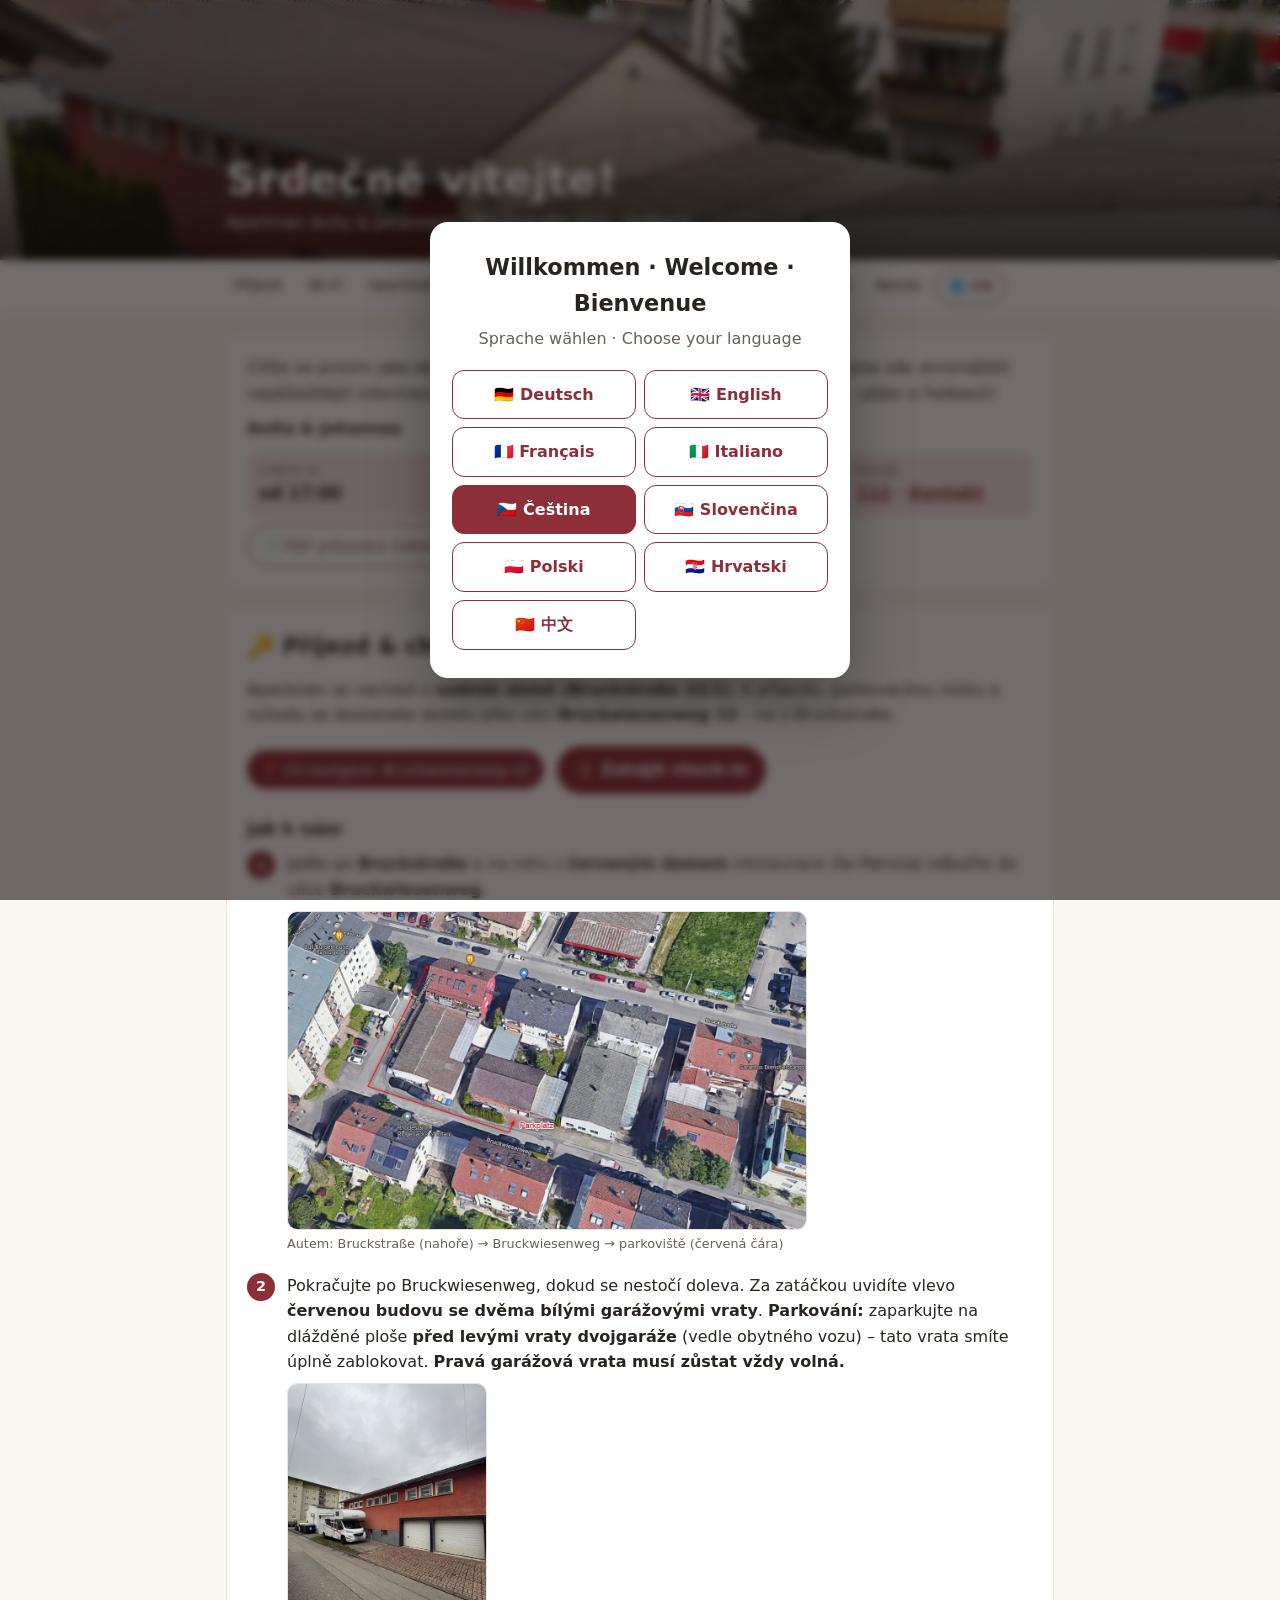
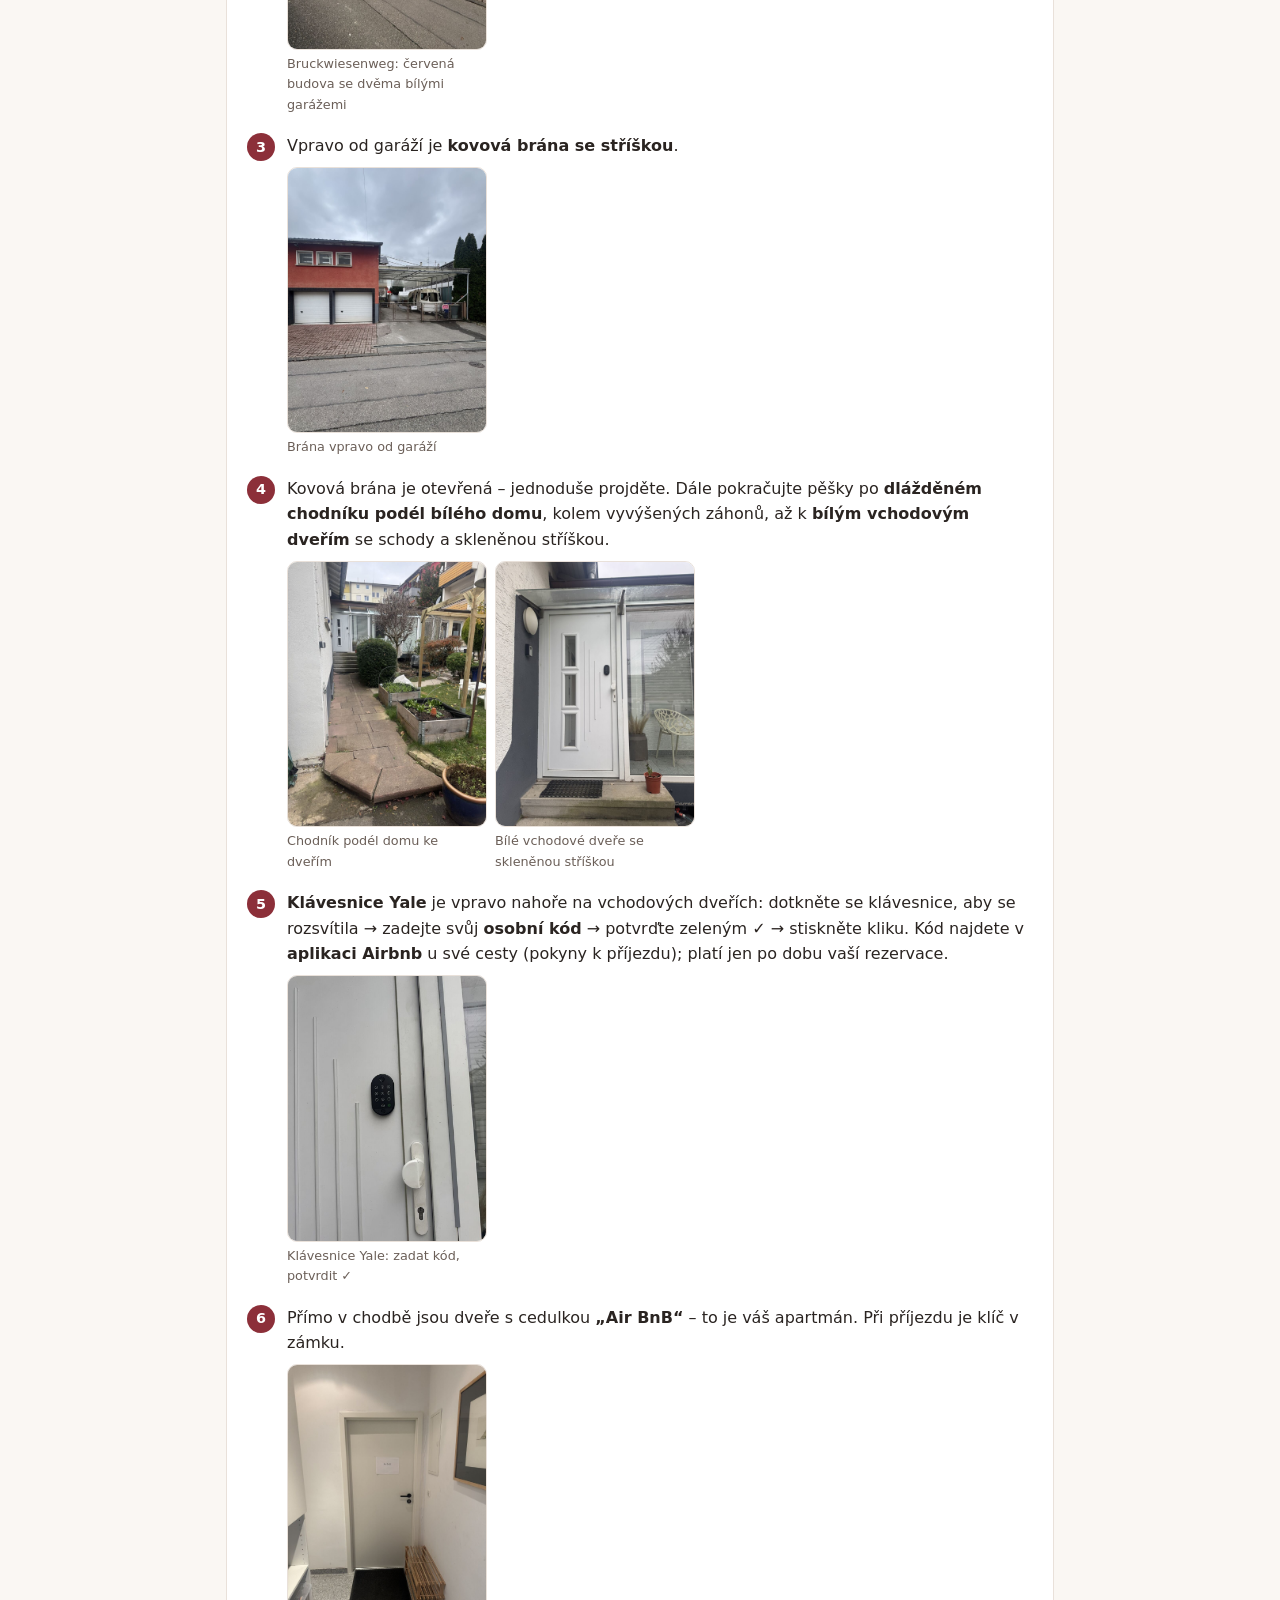
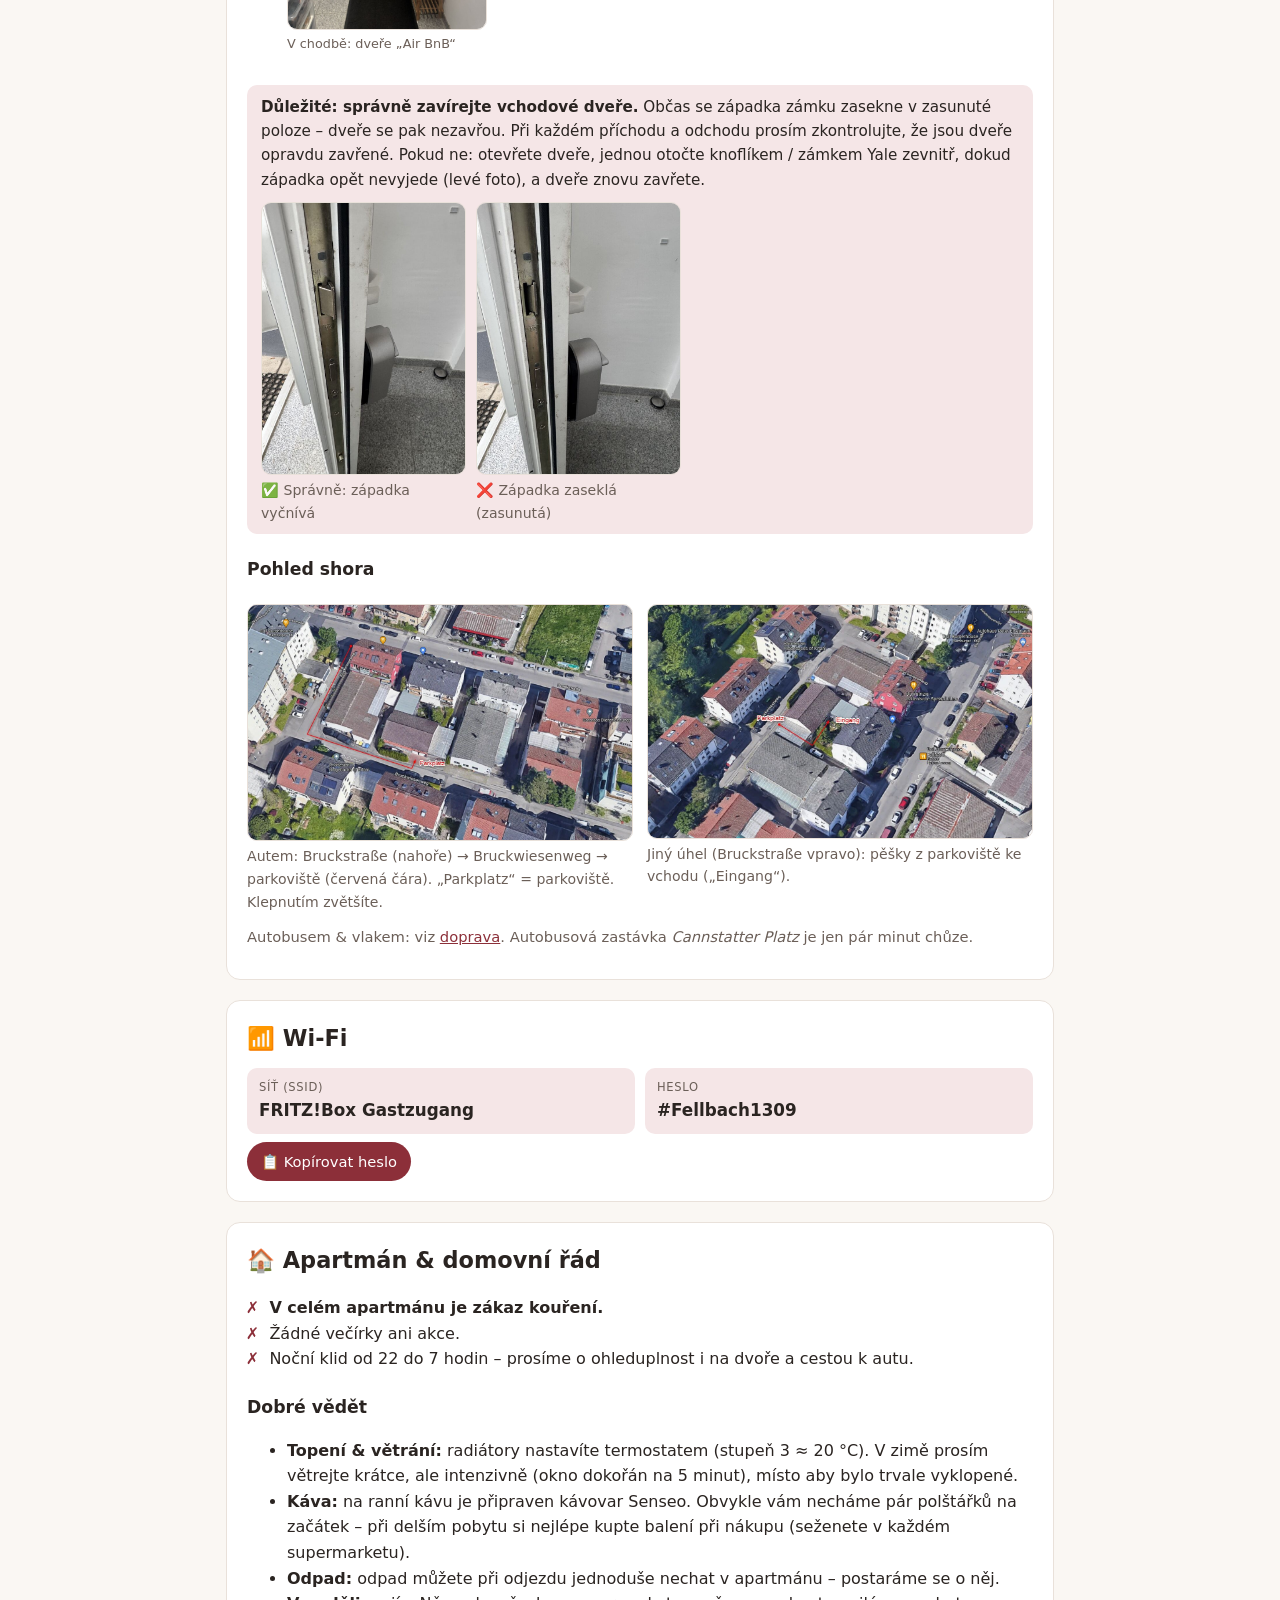
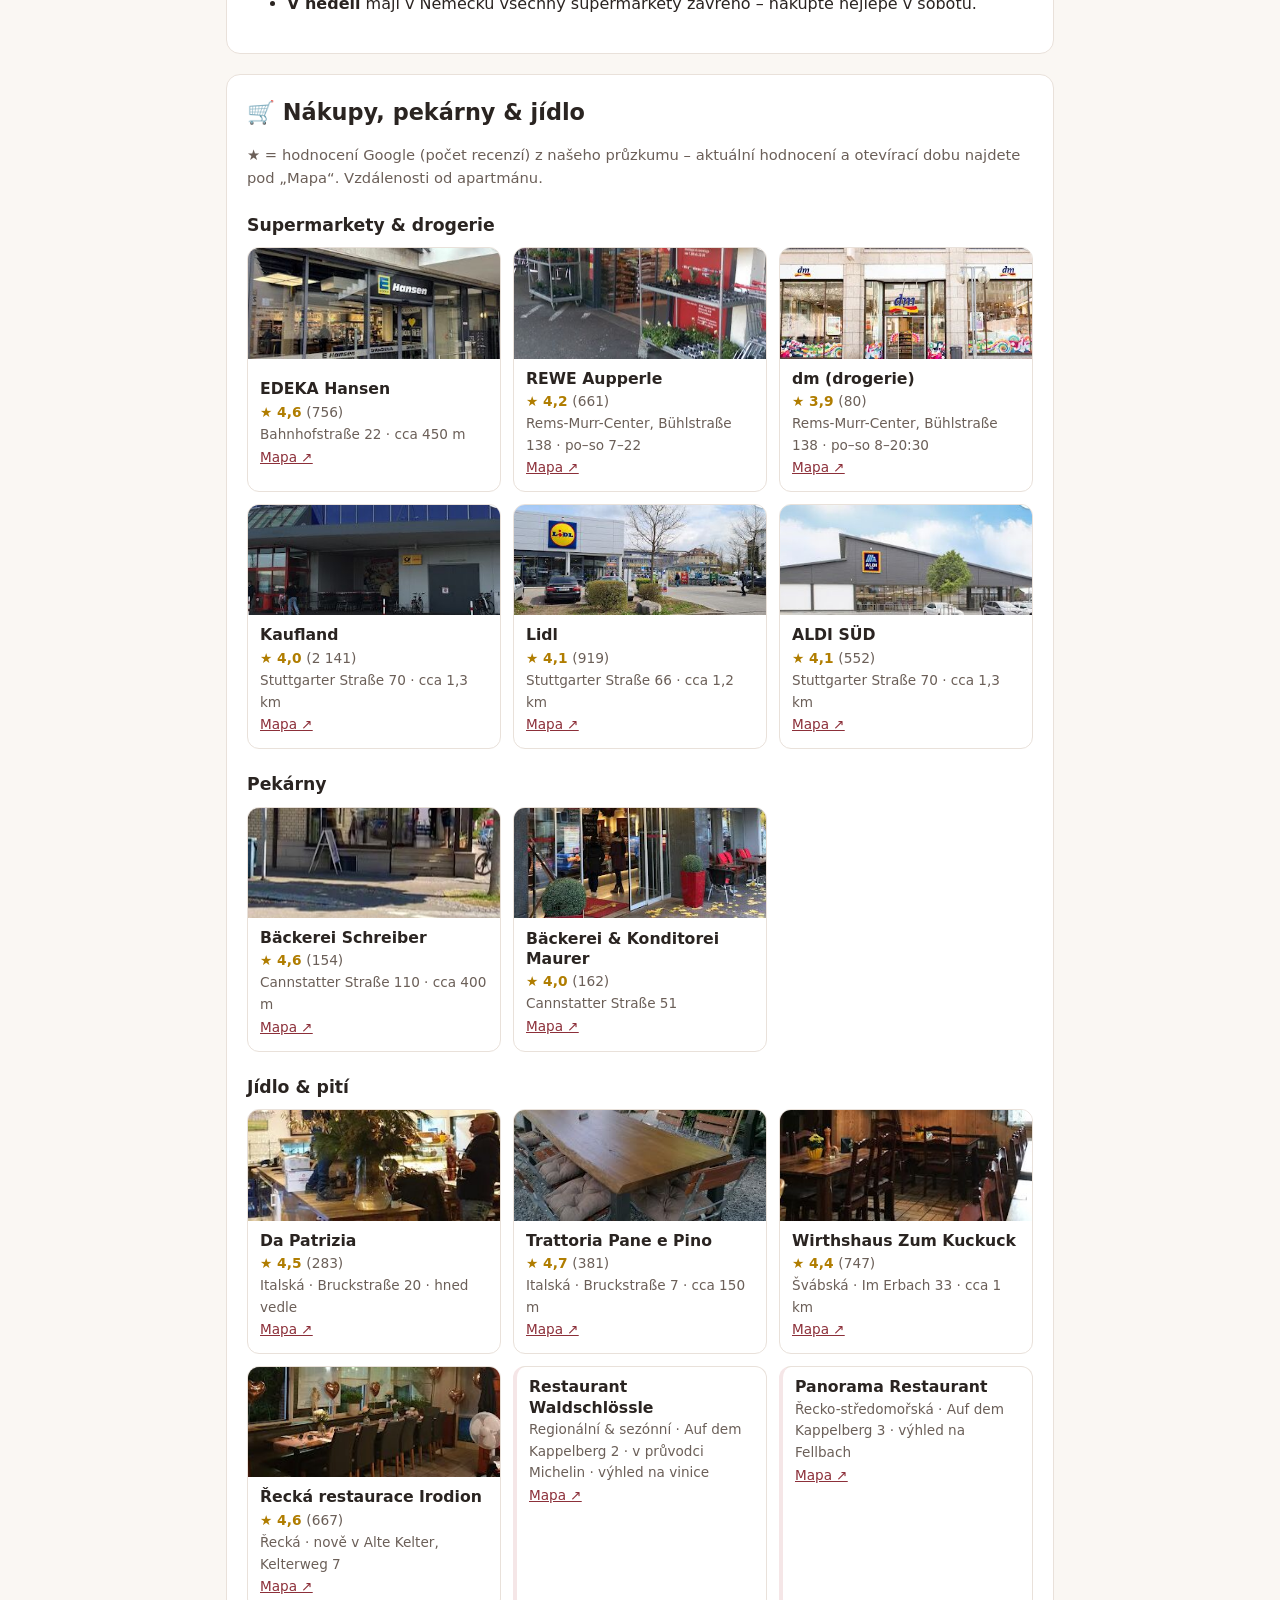
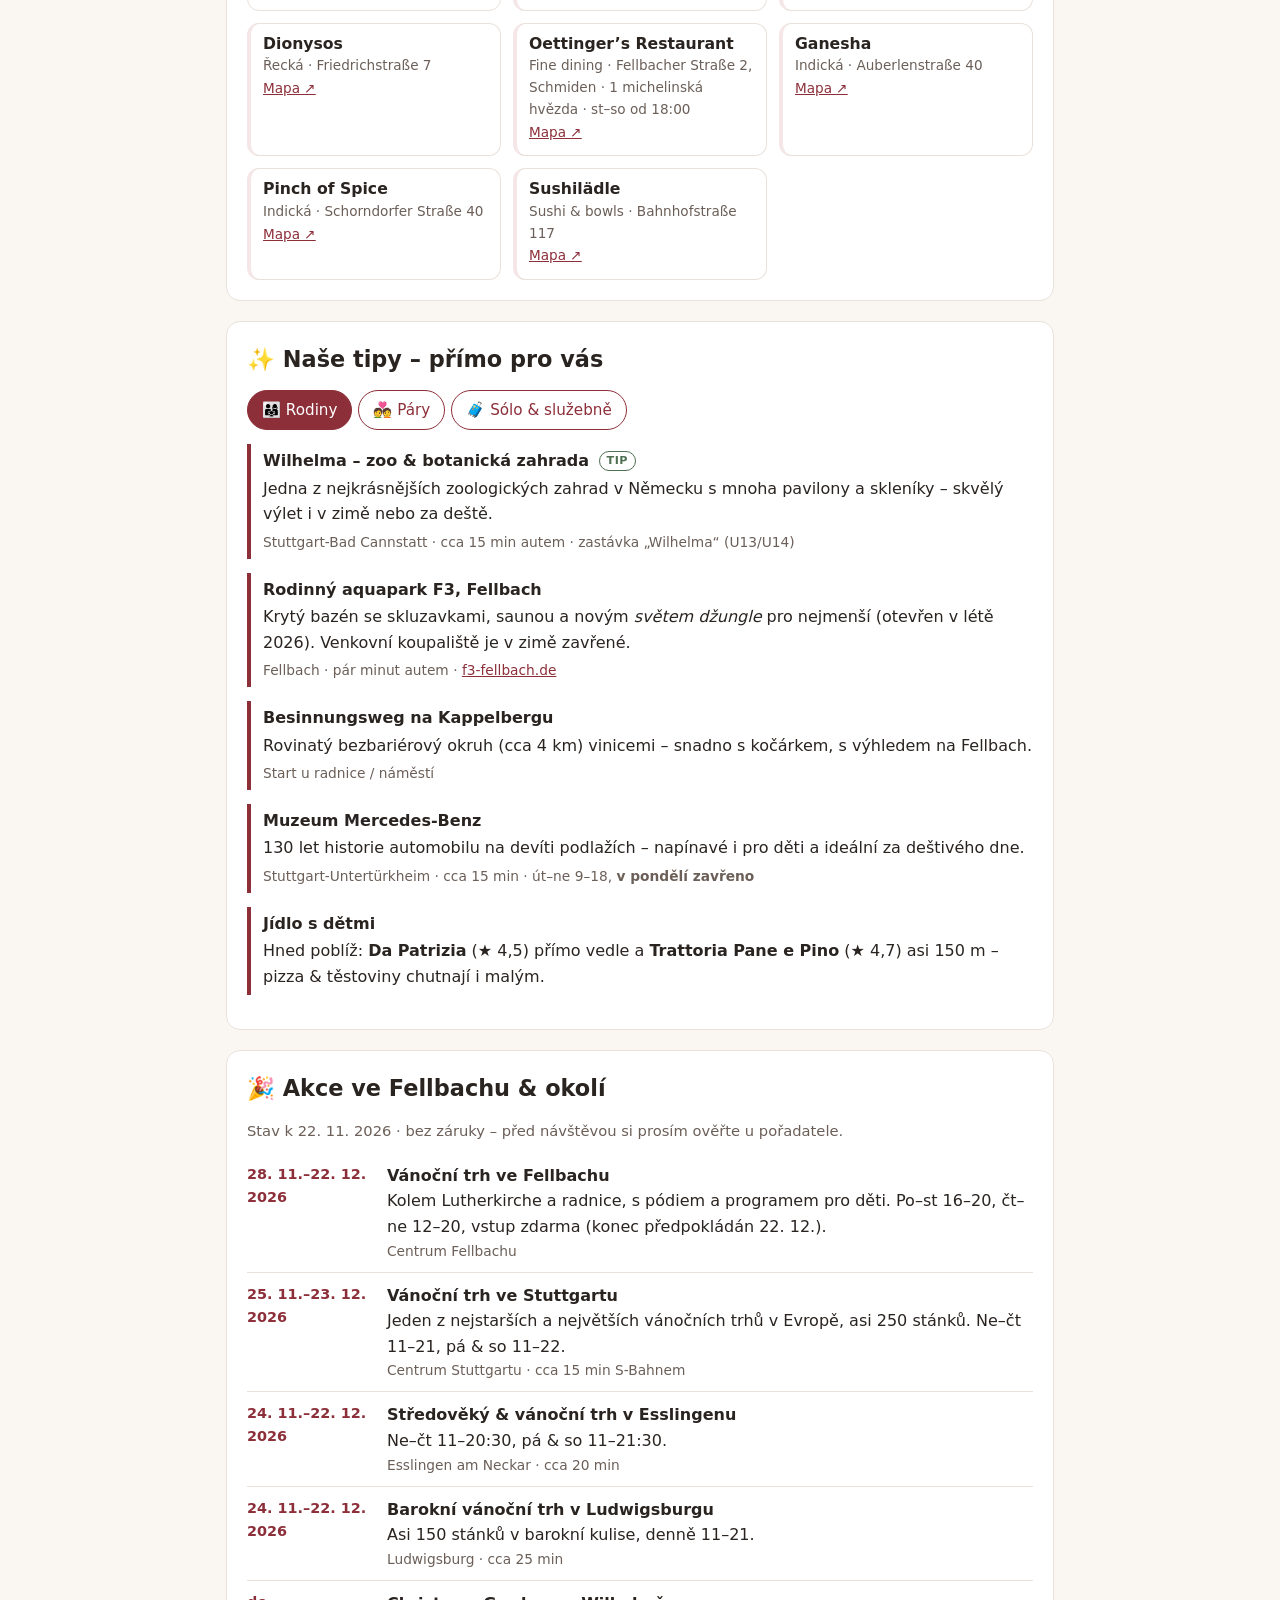
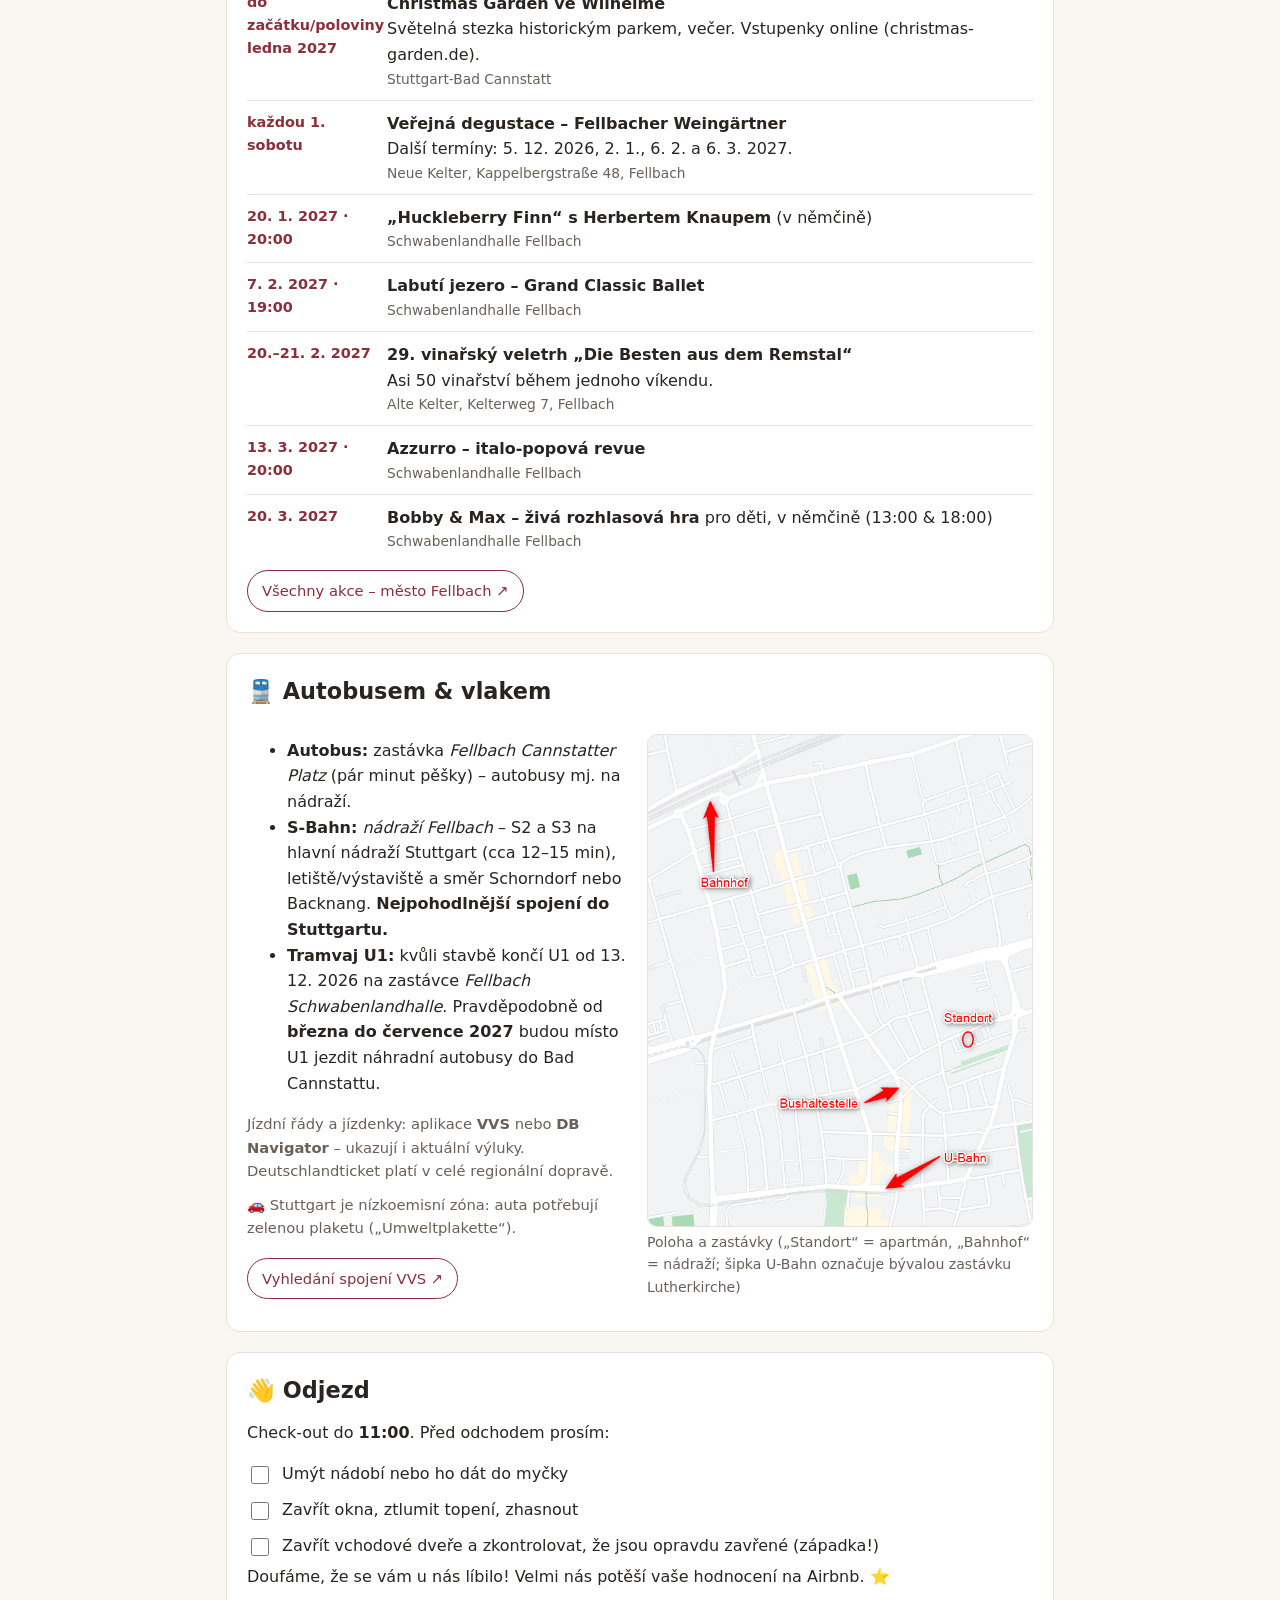
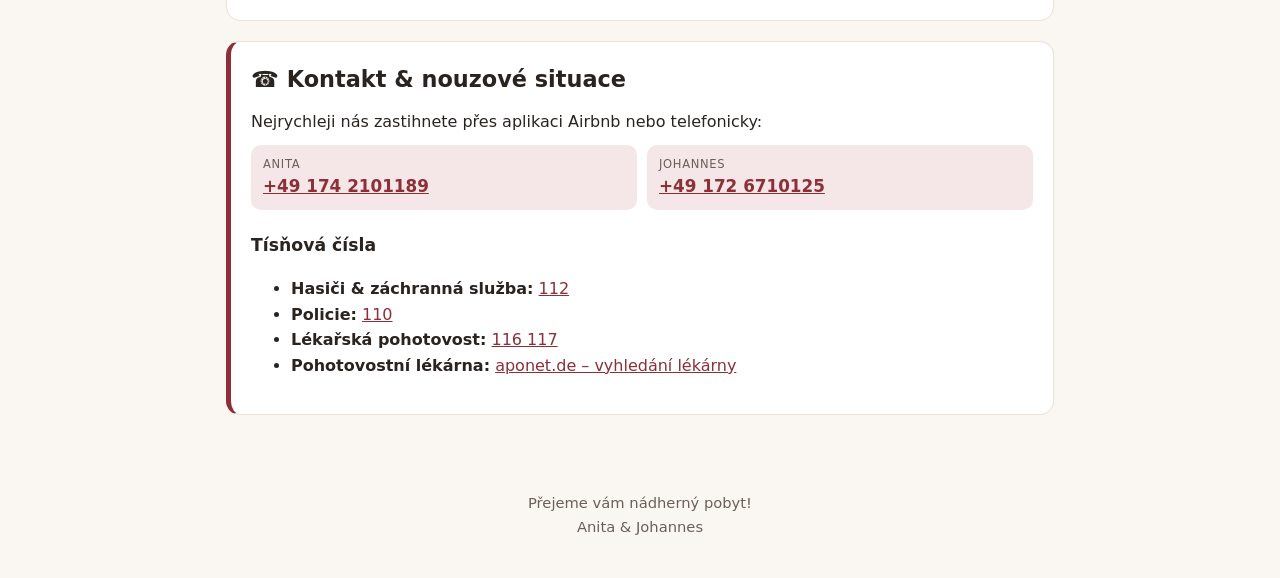
==== cs.html @ 6b362caa "Check-in address: Bruckwiesenweg 12 (apartment address stays Bruckstraße 22/1) Co-Authored-By: Claud" ====
<!doctype html>
<html lang="cs">
<head>
<meta charset="utf-8">
<meta name="viewport" content="width=device-width, initial-scale=1">
<title>Průvodce pro hosty Fellbach</title>
<meta name="description" content="Průvodce pro hosty apartmánu Anity &amp; Johannese ve Fellbachu u Stuttgartu.">
<meta name="robots" content="noindex, nofollow">
<link rel="stylesheet" href="assets/style.css">
</head>
<body>

<div class="langpick" id="langpick" role="dialog" aria-modal="true" aria-labelledby="lp-title">
  <div class="box">
    <h2 id="lp-title">Willkommen · Welcome · Bienvenue</h2>
    <p>Sprache wählen · Choose your language</p>
    <div class="langlist"></div>
  </div>
</div>

<header class="hero">
  <div class="hero-inner">
    <h1>Srdečně vítejte!</h1>
    <p>Apartmán Anity &amp; Johannese · Bruckstraße 22/1 · Fellbach</p>
  </div>
</header>

<div class="navwrap">
<nav aria-label="Obsah">
  <ul>
    <li><a href="#ankommen">Příjezd</a></li>
    <li><a href="#wlan">Wi-Fi</a></li>
    <li><a href="#wohnung">Apartmán</a></li>
    <li><a href="#einkaufen">Nákupy &amp; jídlo</a></li>
    <li><a href="#tipps">Tipy</a></li>
    <li><a href="#veranstaltungen">Akce</a></li>
    <li><a href="#unterwegs">Doprava</a></li>
    <li><a href="#abreise">Odjezd</a></li>
    <li><a href="#kontakt">Nouze</a></li>
    <li><a class="lang" href="#langpick" data-openlang>🌐 CS</a></li>
  </ul>
</nav>
</div>

<main>

  <section id="willkommen">
    <p>Cítíte se prosím jako doma! Chceme, abyste se u nás měli skvěle, a proto jsme zde shromáždili nejdůležitější informace. S dotazy nebo podněty se na nás kdykoli obraťte – užijte si Fellbach!</p>
    <p><strong>Anita &amp; Johannes</strong></p>
    <div class="tiles">
      <div class="tile"><div class="label">Check-in</div><div class="value">od 17:00</div></div>
      <div class="tile"><div class="label">Check-out</div><div class="value">do 11:00</div></div>
      <div class="tile"><div class="label">Kód ke dveřím</div><div class="value">v aplikaci Airbnb</div></div>
      <div class="tile"><div class="label">Nouze</div><div class="value"><a href="tel:112">112</a> · <a href="#kontakt">Kontakt</a></div></div>
    </div>
    <a class="btn secondary no-print" href="guide.pdf" download>📄 PDF průvodce (německy/anglicky)</a>
  </section>

  <!-- PŘÍJEZD -->
  <section id="ankommen">
    <h2><span class="ico" aria-hidden="true">🔑</span> Příjezd &amp; check-in</h2>
    <p>Apartmán se nachází v <strong>zadním domě (Bruckstraße 22/1)</strong>. K příjezdu, parkovacímu místu a vchodu se dostanete zezadu přes ulici <strong>Bruckwiesenweg 12</strong> – ne z Bruckstraße.</p>
    <a class="btn no-print" href="https://www.google.com/maps/dir/?api=1&amp;destination=Bruckwiesenweg+12%2C+70734+Fellbach" target="_blank" rel="noopener">📍 Cíl navigace: Bruckwiesenweg 12</a>
    <button class="btn no-print wizard-btn" type="button" data-wizard>🚪 Zahájit check-in</button>

    <h3>Jak k nám</h3>
    <ol class="steps">
      <li><div class="step-text">Jeďte po <strong>Bruckstraße</strong> a na rohu s <strong>červeným domem</strong> (restaurace <em>Da Patrizia</em>) odbočte do ulice <strong>Bruckwiesenweg</strong>.</div>
        <div class="step-pics"><figure class="wide"><a href="assets/anfahrt-parkplatz.jpg" target="_blank"><img src="assets/anfahrt-parkplatz.jpg" alt="Letecký snímek. Bruckstraße vede nahoře. U červeného rohového domu odbočíte do Bruckwiesenweg, jedete dolů a v zatáčce doleva k parkovišti." loading="lazy"></a><figcaption>Autem: Bruckstraße (nahoře) → Bruckwiesenweg → parkoviště (červená čára)</figcaption></figure></div></li>
      <li><div class="step-text">Pokračujte po Bruckwiesenweg, dokud se nestočí doleva. Za zatáčkou uvidíte vlevo <strong>červenou budovu se dvěma bílými garážovými vraty</strong>. <strong>Parkování:</strong> zaparkujte na dlážděné ploše <strong>před levými vraty dvojgaráže</strong> (vedle obytného vozu) – tato vrata smíte úplně zablokovat. <strong>Pravá garážová vrata musí zůstat vždy volná.</strong></div>
        <div class="step-pics"><figure><a href="assets/checkin-1-strasse.jpg" target="_blank"><img src="assets/checkin-1-strasse.jpg" alt="Bruckwiesenweg s červenou budovou a dvěma bílými garážovými vraty" loading="lazy"></a><figcaption>Bruckwiesenweg: červená budova se dvěma bílými garážemi</figcaption></figure></div></li>
      <li><div class="step-text">Vpravo od garáží je <strong>kovová brána se stříškou</strong>.</div>
        <div class="step-pics"><figure><a href="assets/checkin-2-tor.jpg" target="_blank"><img src="assets/checkin-2-tor.jpg" alt="Kovová brána se stříškou vpravo od garáží" loading="lazy"></a><figcaption>Brána vpravo od garáží</figcaption></figure></div></li>
      <li><div class="step-text">Kovová brána je otevřená – jednoduše projděte. Dále pokračujte pěšky po <strong>dlážděném chodníku podél bílého domu</strong>, kolem vyvýšených záhonů, až k <strong>bílým vchodovým dveřím</strong> se schody a skleněnou stříškou.</div>
        <div class="step-pics"><figure><a href="assets/checkin-3-weg.jpg" target="_blank"><img src="assets/checkin-3-weg.jpg" alt="Dlážděný chodník podél bílého domu ke vchodovým dveřím" loading="lazy"></a><figcaption>Chodník podél domu ke dveřím</figcaption></figure><figure><a href="assets/checkin-4-haustuer.jpg" target="_blank"><img src="assets/checkin-4-haustuer.jpg" alt="Bílé vchodové dveře se skleněnou stříškou a klávesnicí Yale" loading="lazy"></a><figcaption>Bílé vchodové dveře se skleněnou stříškou</figcaption></figure></div></li>
      <li><div class="step-text"><strong>Klávesnice Yale</strong> je vpravo nahoře na vchodových dveřích: dotkněte se klávesnice, aby se rozsvítila → zadejte svůj <strong>osobní kód</strong> → potvrďte zeleným <strong>✓</strong> → stiskněte kliku. Kód najdete v <strong>aplikaci Airbnb</strong> u své cesty (pokyny k příjezdu); platí jen po dobu vaší rezervace.</div>
        <div class="step-pics"><figure><a href="assets/checkin-5-tastenfeld.jpg" target="_blank"><img src="assets/checkin-5-tastenfeld.jpg" alt="Klávesnice Yale s číslicemi a zeleným zatržítkem" loading="lazy"></a><figcaption>Klávesnice Yale: zadat kód, potvrdit ✓</figcaption></figure></div></li>
      <li><div class="step-text">Přímo v chodbě jsou dveře s cedulkou <strong>„Air BnB“</strong> – to je váš apartmán. Při příjezdu je klíč v zámku.</div>
        <div class="step-pics"><figure><a href="assets/checkin-6-wohnungstuer.jpg" target="_blank"><img src="assets/checkin-6-wohnungstuer.jpg" alt="Chodba s dveřmi apartmánu „Air BnB“" loading="lazy"></a><figcaption>V chodbě: dveře „Air BnB“</figcaption></figure></div></li>
    </ol>

    <div class="note"><strong>Důležité: správně zavírejte vchodové dveře.</strong> Občas se západka zámku zasekne v zasunuté poloze – dveře se pak nezavřou. Při každém příchodu a odchodu prosím zkontrolujte, že jsou dveře opravdu zavřené. Pokud ne: otevřete dveře, jednou otočte knoflíkem / zámkem Yale zevnitř, dokud západka opět nevyjede (levé foto), a dveře znovu zavřete.
      <div class="lockpics">
        <figure><img src="assets/schloss-richtig.jpg" alt="Hrana dveří s vysunutou západkou – správně" loading="lazy"><figcaption>✅ Správně: západka vyčnívá</figcaption></figure>
        <figure><img src="assets/schloss-klemmt.jpg" alt="Hrana dveří se zasunutou západkou – zaseklá" loading="lazy"><figcaption>❌ Západka zaseklá (zasunutá)</figcaption></figure>
      </div>
    </div>


    <h3>Pohled shora</h3>
    <div class="two">
      <figure>
        <a href="assets/anfahrt-parkplatz.jpg" target="_blank"><img src="assets/anfahrt-parkplatz.jpg" alt="Letecký snímek. Bruckstraße vede nahoře. U červeného rohového domu odbočíte do Bruckwiesenweg, jedete dolů a v zatáčce doleva k parkovišti." loading="lazy"></a>
        <figcaption>Autem: Bruckstraße (nahoře) → Bruckwiesenweg → parkoviště (červená čára). „Parkplatz“ = parkoviště. Klepnutím zvětšíte.</figcaption>
      </figure>
      <figure>
        <a href="assets/weg-zum-eingang.jpg" target="_blank"><img src="assets/weg-zum-eingang.jpg" alt="Letecký snímek z jiného úhlu. Bruckstraße vede vpravo. Z parkoviště vede chodník ke vchodu." loading="lazy"></a>
        <figcaption>Jiný úhel (Bruckstraße vpravo): pěšky z parkoviště ke vchodu („Eingang“).</figcaption>
      </figure>
    </div>
    <p class="muted">Autobusem &amp; vlakem: viz <a href="#unterwegs">doprava</a>. Autobusová zastávka <em>Cannstatter Platz</em> je jen pár minut chůze.</p>
  </section>

  <!-- WIFI -->
  <section id="wlan">
    <h2><span class="ico" aria-hidden="true">📶</span> Wi-Fi</h2>
    <div class="tiles">
      <div class="tile"><div class="label">Síť (SSID)</div><div class="value">FRITZ!Box Gastzugang</div></div>
      <div class="tile"><div class="label">Heslo</div><div class="value" id="wifi-pass">#Fellbach1309</div></div>
    </div>
    <button class="btn no-print" type="button" id="copy-wifi" data-done="✅ Zkopírováno!">📋 Kopírovat heslo</button>
  </section>

  <!-- APARTMÁN -->
  <section id="wohnung">
    <h2><span class="ico" aria-hidden="true">🏠</span> Apartmán &amp; domovní řád</h2>
    <ul class="rules">
      <li><strong>V celém apartmánu je zákaz kouření.</strong></li>
      <li>Žádné večírky ani akce.</li>
      <li>Noční klid od 22 do 7 hodin – prosíme o ohleduplnost i na dvoře a cestou k autu.</li>
    </ul>
    <h3>Dobré vědět</h3>
    <ul>
      <li><strong>Topení &amp; větrání:</strong> radiátory nastavíte termostatem (stupeň 3 ≈ 20 °C). V zimě prosím větrejte krátce, ale intenzivně (okno dokořán na 5 minut), místo aby bylo trvale vyklopené.</li>
      <li><strong>Káva:</strong> na ranní kávu je připraven kávovar Senseo. Obvykle vám necháme pár polštářků na začátek – při delším pobytu si nejlépe kupte balení při nákupu (seženete v každém supermarketu).</li>
      <li><strong>Odpad:</strong> odpad můžete při odjezdu jednoduše nechat v apartmánu – postaráme se o něj.</li>
      <li><strong>V neděli</strong> mají v Německu všechny supermarkety zavřeno – nakupte nejlépe v sobotu.</li>
    </ul>
  </section>

  <!-- NÁKUPY & JÍDLO -->
  <section id="einkaufen">
    <h2><span class="ico" aria-hidden="true">🛒</span> Nákupy, pekárny &amp; jídlo</h2>
    <p class="muted">★ = hodnocení Google (počet recenzí) z našeho průzkumu – aktuální hodnocení a otevírací dobu najdete pod „Mapa“. Vzdálenosti od apartmánu.</p>

    <h3>Supermarkety &amp; drogerie</h3>
    <div class="places">
      <div class="place"><img src="assets/ort-4.jpg" alt="" loading="lazy"><div class="body">
        <strong>EDEKA Hansen</strong><span class="stars">★ 4,6 <span>(756)</span></span>
        <span class="meta">Bahnhofstraße 22 · cca 450 m</span>
        <a class="map" href="https://www.google.com/maps/search/?api=1&amp;query=EDEKA+Hansen+Bahnhofstra%C3%9Fe+22+Fellbach" target="_blank" rel="noopener">Mapa ↗</a></div></div>
      <div class="place"><img src="assets/ort-5.jpg" alt="" loading="lazy"><div class="body">
        <strong>REWE Aupperle</strong><span class="stars">★ 4,2 <span>(661)</span></span>
        <span class="meta">Rems-Murr-Center, Bühlstraße 138 · po–so 7–22</span>
        <a class="map" href="https://www.google.com/maps/search/?api=1&amp;query=REWE+Aupperle+B%C3%BChlstra%C3%9Fe+138+Fellbach" target="_blank" rel="noopener">Mapa ↗</a></div></div>
      <div class="place"><img src="assets/ort-9.jpg" alt="" loading="lazy"><div class="body">
        <strong>dm (drogerie)</strong><span class="stars">★ 3,9 <span>(80)</span></span>
        <span class="meta">Rems-Murr-Center, Bühlstraße 138 · po–so 8–20:30</span>
        <a class="map" href="https://www.google.com/maps/search/?api=1&amp;query=dm+B%C3%BChlstra%C3%9Fe+138+Fellbach" target="_blank" rel="noopener">Mapa ↗</a></div></div>
      <div class="place"><img src="assets/ort-6.jpg" alt="" loading="lazy"><div class="body">
        <strong>Kaufland</strong><span class="stars">★ 4,0 <span>(2 141)</span></span>
        <span class="meta">Stuttgarter Straße 70 · cca 1,3 km</span>
        <a class="map" href="https://www.google.com/maps/search/?api=1&amp;query=Kaufland+Stuttgarter+Stra%C3%9Fe+70+Fellbach" target="_blank" rel="noopener">Mapa ↗</a></div></div>
      <div class="place"><img src="assets/ort-7.jpg" alt="" loading="lazy"><div class="body">
        <strong>Lidl</strong><span class="stars">★ 4,1 <span>(919)</span></span>
        <span class="meta">Stuttgarter Straße 66 · cca 1,2 km</span>
        <a class="map" href="https://www.google.com/maps/search/?api=1&amp;query=Lidl+Stuttgarter+Stra%C3%9Fe+66+Fellbach" target="_blank" rel="noopener">Mapa ↗</a></div></div>
      <div class="place"><img src="assets/ort-8.jpg" alt="" loading="lazy"><div class="body">
        <strong>ALDI SÜD</strong><span class="stars">★ 4,1 <span>(552)</span></span>
        <span class="meta">Stuttgarter Straße 70 · cca 1,3 km</span>
        <a class="map" href="https://www.google.com/maps/search/?api=1&amp;query=ALDI+S%C3%9CD+Stuttgarter+Stra%C3%9Fe+70+Fellbach" target="_blank" rel="noopener">Mapa ↗</a></div></div>
    </div>

    <h3>Pekárny</h3>
    <div class="places">
      <div class="place"><img src="assets/ort-11.jpg" alt="" loading="lazy"><div class="body">
        <strong>Bäckerei Schreiber</strong><span class="stars">★ 4,6 <span>(154)</span></span>
        <span class="meta">Cannstatter Straße 110 · cca 400 m</span>
        <a class="map" href="https://www.google.com/maps/search/?api=1&amp;query=B%C3%A4ckerei+Schreiber+Cannstatter+Stra%C3%9Fe+110+Fellbach" target="_blank" rel="noopener">Mapa ↗</a></div></div>
      <div class="place"><img src="assets/ort-12.jpg" alt="" loading="lazy"><div class="body">
        <strong>Bäckerei &amp; Konditorei Maurer</strong><span class="stars">★ 4,0 <span>(162)</span></span>
        <span class="meta">Cannstatter Straße 51</span>
        <a class="map" href="https://www.google.com/maps/search/?api=1&amp;query=B%C3%A4ckerei+Maurer+Cannstatter+Stra%C3%9Fe+51+Fellbach" target="_blank" rel="noopener">Mapa ↗</a></div></div>
    </div>

    <h3>Jídlo &amp; pití</h3>
    <div class="places">
      <div class="place"><img src="assets/ort-13.jpg" alt="" loading="lazy"><div class="body">
        <strong>Da Patrizia</strong><span class="stars">★ 4,5 <span>(283)</span></span>
        <span class="meta">Italská · Bruckstraße 20 · hned vedle</span>
        <a class="map" href="https://www.google.com/maps/search/?api=1&amp;query=Da+Patrizia+Bruckstra%C3%9Fe+20+Fellbach" target="_blank" rel="noopener">Mapa ↗</a></div></div>
      <div class="place"><img src="assets/ort-14.jpg" alt="" loading="lazy"><div class="body">
        <strong>Trattoria Pane e Pino</strong><span class="stars">★ 4,7 <span>(381)</span></span>
        <span class="meta">Italská · Bruckstraße 7 · cca 150 m</span>
        <a class="map" href="https://www.google.com/maps/search/?api=1&amp;query=Trattoria+Pane+e+Pino+Bruckstra%C3%9Fe+7+Fellbach" target="_blank" rel="noopener">Mapa ↗</a></div></div>
      <div class="place"><img src="assets/ort-16.jpg" alt="" loading="lazy"><div class="body">
        <strong>Wirthshaus Zum Kuckuck</strong><span class="stars">★ 4,4 <span>(747)</span></span>
        <span class="meta">Švábská · Im Erbach 33 · cca 1 km</span>
        <a class="map" href="https://www.google.com/maps/search/?api=1&amp;query=Wirthshaus+Zum+Kuckuck+Im+Erbach+33+Fellbach" target="_blank" rel="noopener">Mapa ↗</a></div></div>
      <div class="place"><img src="assets/ort-18.jpg" alt="" loading="lazy"><div class="body">
        <strong>Řecká restaurace Irodion</strong><span class="stars">★ 4,6 <span>(667)</span></span>
        <span class="meta">Řecká · nově v Alte Kelter, Kelterweg 7</span>
        <a class="map" href="https://www.google.com/maps/search/?api=1&amp;query=Irodion+Kelterweg+7+Fellbach" target="_blank" rel="noopener">Mapa ↗</a></div></div>
      <div class="place noimg"><div class="body">
        <strong>Restaurant Waldschlössle</strong>
        <span class="meta">Regionální &amp; sezónní · Auf dem Kappelberg 2 · v průvodci Michelin · výhled na vinice</span>
        <a class="map" href="https://www.google.com/maps/search/?api=1&amp;query=Waldschl%C3%B6ssle+Auf+dem+Kappelberg+2+Fellbach" target="_blank" rel="noopener">Mapa ↗</a></div></div>
      <div class="place noimg"><div class="body">
        <strong>Panorama Restaurant</strong>
        <span class="meta">Řecko-středomořská · Auf dem Kappelberg 3 · výhled na Fellbach</span>
        <a class="map" href="https://www.google.com/maps/search/?api=1&amp;query=Panorama+Restaurant+Auf+dem+Kappelberg+3+Fellbach" target="_blank" rel="noopener">Mapa ↗</a></div></div>
      <div class="place noimg"><div class="body">
        <strong>Dionysos</strong>
        <span class="meta">Řecká · Friedrichstraße 7</span>
        <a class="map" href="https://www.google.com/maps/search/?api=1&amp;query=Dionysos+Friedrichstra%C3%9Fe+7+Fellbach" target="_blank" rel="noopener">Mapa ↗</a></div></div>
      <div class="place noimg"><div class="body">
        <strong>Oettinger’s Restaurant</strong>
        <span class="meta">Fine dining · Fellbacher Straße 2, Schmiden · 1 michelinská hvězda · st–so od 18:00</span>
        <a class="map" href="https://www.google.com/maps/search/?api=1&amp;query=Oettinger%27s+Restaurant+Fellbacher+Stra%C3%9Fe+2+Fellbach" target="_blank" rel="noopener">Mapa ↗</a></div></div>
      <div class="place noimg"><div class="body">
        <strong>Ganesha</strong>
        <span class="meta">Indická · Auberlenstraße 40</span>
        <a class="map" href="https://www.google.com/maps/search/?api=1&amp;query=Ganesha+Auberlenstra%C3%9Fe+40+Fellbach" target="_blank" rel="noopener">Mapa ↗</a></div></div>
      <div class="place noimg"><div class="body">
        <strong>Pinch of Spice</strong>
        <span class="meta">Indická · Schorndorfer Straße 40</span>
        <a class="map" href="https://www.google.com/maps/search/?api=1&amp;query=Pinch+of+Spice+Schorndorfer+Stra%C3%9Fe+40+Fellbach" target="_blank" rel="noopener">Mapa ↗</a></div></div>
      <div class="place noimg"><div class="body">
        <strong>Sushilädle</strong>
        <span class="meta">Sushi &amp; bowls · Bahnhofstraße 117</span>
        <a class="map" href="https://www.google.com/maps/search/?api=1&amp;query=Sushil%C3%A4dle+Bahnhofstra%C3%9Fe+117+Fellbach" target="_blank" rel="noopener">Mapa ↗</a></div></div>
    </div>
  </section>

  <!-- TIPY -->
  <section id="tipps">
    <h2><span class="ico" aria-hidden="true">✨</span> Naše tipy – přímo pro vás</h2>
    <div class="tabs no-print" role="tablist" aria-label="S kým cestujete?">
      <button role="tab" aria-selected="true" aria-controls="p-familie" id="t-familie">👨‍👩‍👧 Rodiny</button>
      <button role="tab" aria-selected="false" aria-controls="p-paar" id="t-paar" tabindex="-1">💑 Páry</button>
      <button role="tab" aria-selected="false" aria-controls="p-solo" id="t-solo" tabindex="-1">🧳 Sólo &amp; služebně</button>
    </div>

    <div class="panel" id="p-familie" role="tabpanel" aria-labelledby="t-familie">
      <h3 class="panel-title">Pro rodiny</h3>
      <div class="tip"><strong>Wilhelma – zoo &amp; botanická zahrada <span class="badge">Tip</span></strong>
        <p>Jedna z nejkrásnějších zoologických zahrad v Německu s mnoha pavilony a skleníky – skvělý výlet i v zimě nebo za deště.</p>
        <span class="meta">Stuttgart-Bad Cannstatt · cca 15 min autem · zastávka „Wilhelma“ (U13/U14)</span></div>
      <div class="tip"><strong>Rodinný aquapark F3, Fellbach</strong>
        <p>Krytý bazén se skluzavkami, saunou a novým <em>světem džungle</em> pro nejmenší (otevřen v létě 2026). Venkovní koupaliště je v zimě zavřené.</p>
        <span class="meta">Fellbach · pár minut autem · <a href="https://www.f3-fellbach.de" target="_blank" rel="noopener">f3-fellbach.de</a></span></div>
      <div class="tip"><strong>Besinnungsweg na Kappelbergu</strong>
        <p>Rovinatý bezbariérový okruh (cca 4 km) vinicemi – snadno s kočárkem, s výhledem na Fellbach.</p>
        <span class="meta">Start u radnice / náměstí</span></div>
      <div class="tip"><strong>Muzeum Mercedes-Benz</strong>
        <p>130 let historie automobilu na devíti podlažích – napínavé i pro děti a ideální za deštivého dne.</p>
        <span class="meta">Stuttgart-Untertürkheim · cca 15 min · út–ne 9–18, <strong>v pondělí zavřeno</strong></span></div>
      <div class="tip"><strong>Jídlo s dětmi</strong>
        <p>Hned poblíž: <strong>Da Patrizia</strong> (★ 4,5) přímo vedle a <strong>Trattoria Pane e Pino</strong> (★ 4,7) asi 150 m – pizza &amp; těstoviny chutnají i malým.</p></div>
    </div>

    <div class="panel" id="p-paar" role="tabpanel" aria-labelledby="t-paar" hidden>
      <h3 class="panel-title">Pro páry</h3>
      <div class="tip"><strong>Vinařské město Fellbach: vinná stezka &amp; degustace <span class="badge">Tip</span></strong>
        <p>Vinná stezka (cca 4,3 km) začíná u <em>Neue Kelter</em> fellbašských vinařů (Kappelbergstraße 48) a vede vinicemi k vyhlídce „Blick über Fellbach“. <strong>Každou první sobotu v měsíci</strong> se tam koná veřejná degustace.</p>
        <span class="meta">Informace: turistické centrum i-Punkt, Marktplatz 2, tel. <a href="tel:+497115851790">+49 711 5851-790</a> (st &amp; ne zavřeno)</span></div>
      <div class="tip"><strong>Hrobní kaple na Württembergu</strong>
        <p>Klasicistní kaple nad vinicemi nabízí jeden z nejkrásnějších výhledů do údolí Neckaru. Samotná kaple je <strong>od listopadu do března zavřená</strong> – procházka a výhled se ale vyplatí po celý rok.</p>
        <span class="meta">Stuttgart-Rotenberg · cca 10 min autem</span></div>
      <div class="tip"><strong>Minerální lázně Leuze</strong>
        <p>Teplá minerální voda ve vnitřních i venkovních bazénech a sauna – nádherně relaxační, zejména v zimě.</p>
        <span class="meta">Stuttgart-Bad Cannstatt · cca 15 min · zastávka „Mineralbäder“</span></div>
      <div class="tip"><strong>Večeře pro dva</strong>
        <p><strong>Trattoria Pane e Pino</strong> (★ 4,7), <strong>Irodion</strong> (★ 4,6, řecká, nově v historické Alte Kelter) nebo pohodlně hned vedle v <strong>Da Patrizia</strong> (★ 4,5).</p></div>
      <div class="tip"><strong>Esslingen &amp; Ludwigsburg</strong>
        <p>Esslingen s hrázděným starým městem a hradem (cca 20 min) nebo rezidenční zámek Ludwigsburg, jeden z největších barokních zámků Německa (cca 25 min, v zimě s prohlídkami).</p></div>
    </div>

    <div class="panel" id="p-solo" role="tabpanel" aria-labelledby="t-solo" hidden>
      <h3 class="panel-title">Pro cestovatele sólo &amp; služebně</h3>
      <div class="tip"><strong>S-Bahnem do Stuttgartu <span class="badge">Tip</span></strong>
        <p>Z nádraží Fellbach jedete linkou S2 nebo S3 asi 12–15 minut na hlavní nádraží ve Stuttgartu – Schlossplatz, Königstraße, tržnice a Staatsgalerie jsou pak na dosah pěšky.</p>
        <span class="meta">Letiště &amp; výstaviště Stuttgart: S2/S3 bez přestupu, cca 40–45 min</span></div>
      <div class="tip"><strong>Muzeum Mercedes-Benz &amp; Muzeum Porsche</strong>
        <p>Dvě povinné zastávky pro milovníky aut, každé zvládnete za 2–3 hodiny. Obě jsou <strong>v pondělí zavřená</strong>; Muzeum Porsche je navíc <strong>od 18. 1. do 1. 2. 2027</strong> zavřené kvůli rekonstrukci.</p>
        <span class="meta">Mercedes: Untertürkheim · Porsche: Zuffenhausen (S-Bahn Neuwirtshaus)</span></div>
      <div class="tip"><strong>Televizní věž Stuttgart</strong>
        <p>První televizní věž na světě ze železobetonu – skvělá i po práci: denně 10–22, poslední vstup 21:30.</p>
        <span class="meta">Stuttgart-Degerloch · cca 25 min autem</span></div>
      <div class="tip"><strong>Víkendová túra ke Kernenturmu</strong>
        <p>Okruh přes Kappelberg vinicemi a lesem k rozhledně – cca 13,7 km, asi 4 hodiny. V zimě vyrazte brzy (kolem 17 h je tma) a pozor na náledí v lese.</p></div>
      <div class="tip"><strong>Švábská kuchyně</strong>
        <p>Maultaschen a Kässpätzle ve <strong>Wirthshaus Zum Kuckuck</strong> (★ 4,4, 747 recenzí) – útulné, i když jdete sami.</p></div>
    </div>
  </section>

  <!-- AKCE: automaticky aktualizováno každé 4 týdny (mezi značkami) -->
  <section id="veranstaltungen">
    <h2><span class="ico" aria-hidden="true">🎉</span> Akce ve Fellbachu &amp; okolí</h2>
<!-- EVENTS:START -->
    <p class="muted">Stav k 22. 11. 2026 · bez záruky – před návštěvou si prosím ověřte u pořadatele.</p>
    <ul class="events">
      <li><div class="date">28. 11.–22. 12. 2026</div><div><strong>Vánoční trh ve Fellbachu</strong><br>
        Kolem Lutherkirche a radnice, s pódiem a programem pro děti. Po–st 16–20, čt–ne 12–20, vstup zdarma (konec předpokládán 22. 12.).
        <div class="where">Centrum Fellbachu</div></div></li>
      <li><div class="date">25. 11.–23. 12. 2026</div><div><strong>Vánoční trh ve Stuttgartu</strong><br>
        Jeden z nejstarších a největších vánočních trhů v Evropě, asi 250 stánků. Ne–čt 11–21, pá &amp; so 11–22.
        <div class="where">Centrum Stuttgartu · cca 15 min S-Bahnem</div></div></li>
      <li><div class="date">24. 11.–22. 12. 2026</div><div><strong>Středověký &amp; vánoční trh v Esslingenu</strong><br>
        Ne–čt 11–20:30, pá &amp; so 11–21:30.
        <div class="where">Esslingen am Neckar · cca 20 min</div></div></li>
      <li><div class="date">24. 11.–22. 12. 2026</div><div><strong>Barokní vánoční trh v Ludwigsburgu</strong><br>
        Asi 150 stánků v barokní kulise, denně 11–21.
        <div class="where">Ludwigsburg · cca 25 min</div></div></li>
      <li><div class="date">do začátku/poloviny ledna 2027</div><div><strong>Christmas Garden ve Wilhelmě</strong><br>
        Světelná stezka historickým parkem, večer. Vstupenky online (christmas-garden.de).
        <div class="where">Stuttgart-Bad Cannstatt</div></div></li>
      <li><div class="date">každou 1. sobotu</div><div><strong>Veřejná degustace – Fellbacher Weingärtner</strong><br>
        Další termíny: 5. 12. 2026, 2. 1., 6. 2. a 6. 3. 2027.
        <div class="where">Neue Kelter, Kappelbergstraße 48, Fellbach</div></div></li>
      <li><div class="date">20. 1. 2027 · 20:00</div><div><strong>„Huckleberry Finn“ s Herbertem Knaupem</strong> (v němčině)
        <div class="where">Schwabenlandhalle Fellbach</div></div></li>
      <li><div class="date">7. 2. 2027 · 19:00</div><div><strong>Labutí jezero – Grand Classic Ballet</strong>
        <div class="where">Schwabenlandhalle Fellbach</div></div></li>
      <li><div class="date">20.–21. 2. 2027</div><div><strong>29. vinařský veletrh „Die Besten aus dem Remstal“</strong><br>
        Asi 50 vinařství během jednoho víkendu.
        <div class="where">Alte Kelter, Kelterweg 7, Fellbach</div></div></li>
      <li><div class="date">13. 3. 2027 · 20:00</div><div><strong>Azzurro – italo-popová revue</strong>
        <div class="where">Schwabenlandhalle Fellbach</div></div></li>
      <li><div class="date">20. 3. 2027</div><div><strong>Bobby &amp; Max – živá rozhlasová hra</strong> pro děti, v němčině (13:00 &amp; 18:00)
        <div class="where">Schwabenlandhalle Fellbach</div></div></li>
    </ul>
<!-- EVENTS:END -->
    <a class="btn secondary no-print" href="https://www.fellbach.de/de/Aktuelles/Veranstaltungen" target="_blank" rel="noopener">Všechny akce – město Fellbach ↗</a>
  </section>

  <!-- DOPRAVA -->
  <section id="unterwegs">
    <h2><span class="ico" aria-hidden="true">🚆</span> Autobusem &amp; vlakem</h2>
    <div class="two">
      <div>
        <ul>
          <li><strong>Autobus:</strong> zastávka <em>Fellbach Cannstatter Platz</em> (pár minut pěšky) – autobusy mj. na nádraží.</li>
          <li><strong>S-Bahn:</strong> <em>nádraží Fellbach</em> – S2 a S3 na hlavní nádraží Stuttgart (cca 12–15 min), letiště/výstaviště a směr Schorndorf nebo Backnang. <strong>Nejpohodlnější spojení do Stuttgartu.</strong></li>
          <li><strong>Tramvaj U1:</strong> kvůli stavbě končí U1 od 13. 12. 2026 na zastávce <em>Fellbach Schwabenlandhalle</em>. Pravděpodobně od <strong>března do července 2027</strong> budou místo U1 jezdit náhradní autobusy do Bad Cannstattu.</li>
        </ul>
        <p class="muted">Jízdní řády a jízdenky: aplikace <strong>VVS</strong> nebo <strong>DB Navigator</strong> – ukazují i aktuální výluky. Deutschlandticket platí v celé regionální dopravě.</p>
        <p class="muted">🚗 Stuttgart je nízkoemisní zóna: auta potřebují zelenou plaketu („Umweltplakette“).</p>
        <a class="btn secondary no-print" href="https://www.vvs.de/en/" target="_blank" rel="noopener">Vyhledání spojení VVS ↗</a>
      </div>
      <figure>
        <img src="assets/oepnv-karte.png" alt="Mapa s apartmánem, autobusovou zastávkou Cannstatter Platz, zastávkou tramvaje a nádražím Fellbach" loading="lazy">
        <figcaption>Poloha a zastávky („Standort“ = apartmán, „Bahnhof“ = nádraží; šipka U-Bahn označuje bývalou zastávku Lutherkirche)</figcaption>
      </figure>
    </div>
  </section>

  <!-- ODJEZD -->
  <section id="abreise">
    <h2><span class="ico" aria-hidden="true">👋</span> Odjezd</h2>
    <p>Check-out do <strong>11:00</strong>. Před odchodem prosím:</p>
    <div class="checklist">
      <label><input type="checkbox"> Umýt nádobí nebo ho dát do myčky</label>
      <label><input type="checkbox"> Zavřít okna, ztlumit topení, zhasnout</label>
      <label><input type="checkbox"> Zavřít vchodové dveře a zkontrolovat, že jsou opravdu zavřené (západka!)</label>
    </div>
    <p>Doufáme, že se vám u nás líbilo! Velmi nás potěší vaše hodnocení na Airbnb. ⭐</p>
  </section>

  <!-- KONTAKT -->
  <section id="kontakt" class="emergency">
    <h2><span class="ico" aria-hidden="true">☎️</span> Kontakt &amp; nouzové situace</h2>
    <p>Nejrychleji nás zastihnete přes aplikaci Airbnb nebo telefonicky:</p>
    <div class="tiles">
      <div class="tile"><div class="label">Anita</div><div class="value"><a href="tel:+491742101189">+49 174 2101189</a></div></div>
      <div class="tile"><div class="label">Johannes</div><div class="value"><a href="tel:+491726710125">+49 172 6710125</a></div></div>
    </div>
    <h3>Tísňová čísla</h3>
    <ul>
      <li><strong>Hasiči &amp; záchranná služba:</strong> <a href="tel:112">112</a></li>
      <li><strong>Policie:</strong> <a href="tel:110">110</a></li>
      <li><strong>Lékařská pohotovost:</strong> <a href="tel:116117">116 117</a></li>
      <li><strong>Pohotovostní lékárna:</strong> <a href="https://www.aponet.de/apotheke/notdienstsuche" target="_blank" rel="noopener">aponet.de – vyhledání lékárny</a></li>
    </ul>
  </section>

</main>

<footer>
  Přejeme vám nádherný pobyt!<br>Anita &amp; Johannes
</footer>

<script src="assets/app.js"></script>
</body>
</html>
---- assets/style.css ----
:root {
  --bg: #faf7f3;
  --card: #ffffff;
  --text: #2a2421;
  --muted: #6b5f58;
  --accent: #8c2f39;          /* Weinrot – Fellbach ist Weinstadt */
  --on-accent: #ffffff;
  --accent-soft: #f5e6e7;
  --green: #4f6f52;
  --line: #e9e1da;
  --gap: #fff0a6;
  --star: #b07d00;
  --radius: 14px;
}
@media (prefers-color-scheme: dark) {
  :root {
    --bg: #1b1817; --card: #252120; --text: #f1ebe7; --muted: #b3a79f;
    --accent: #e8949d; --on-accent: #2a1215; --accent-soft: #3a2629; --green: #9cc0a0;
    --line: #3a3431; --gap: #5a4f1c; --star: #f2c14e;
  }
}
* { box-sizing: border-box; }
html { scroll-behavior: smooth; scroll-padding-top: 60px; }
body { margin: 0; background: var(--bg); color: var(--text);
       font: 16px/1.6 system-ui, -apple-system, "Segoe UI", Roboto, sans-serif; }
a { color: var(--accent); }
img { max-width: 100%; display: block; }
.gap { background: var(--gap); border-radius: 4px; padding: 0 4px; }
.muted { color: var(--muted); font-size: .92rem; }
p { margin: 0 0 10px; }

/* Kopfbereich */
.hero { position: relative; color: #fff; min-height: 260px; display: flex; align-items: flex-end;
        background: #3b2a26 url("ausblick.jpg") center 35% / cover; }
.hero::before { content: ""; position: absolute; inset: 0;
                background: linear-gradient(180deg, rgba(0,0,0,.05) 20%, rgba(0,0,0,.7)); }
.hero-inner { position: relative; max-width: 860px; width: 100%; margin: 0 auto; padding: 28px 16px 24px; }
.hero h1 { margin: 0 0 6px; font-size: clamp(1.8rem, 6vw, 2.7rem); line-height: 1.15; }
.hero p { margin: 0; opacity: .95; }

/* Navigation */
.navwrap { position: sticky; top: 0; z-index: 10; background: var(--card); border-bottom: 1px solid var(--line); }
.navwrap::after { content: ""; position: absolute; right: 0; top: 0; bottom: 0; width: 28px; pointer-events: none;
                  background: linear-gradient(90deg, transparent, var(--card)); }
nav { overflow-x: auto; white-space: nowrap; scrollbar-width: none; }
nav::-webkit-scrollbar { display: none; }
nav ul { display: flex; gap: 2px; margin: 0 auto; padding: 8px 28px 8px 12px; list-style: none; max-width: 860px; }
nav a { display: block; padding: 6px 12px; border-radius: 999px; text-decoration: none; color: var(--text); font-size: .9rem; }
nav a:hover, nav a:focus-visible { background: var(--accent-soft); }
nav a.lang { border: 1.5px solid var(--accent); color: var(--accent); font-weight: 600; }

main { max-width: 860px; margin: 0 auto; padding: 20px 16px 48px; }
section { background: var(--card); border: 1px solid var(--line); border-radius: var(--radius);
          padding: 20px; margin-bottom: 20px; }
h2 { margin: 0 0 12px; font-size: 1.4rem; }
h3 { margin: 22px 0 8px; font-size: 1.08rem; }
.ico { font-style: normal; }

.tiles { display: grid; grid-template-columns: repeat(auto-fit, minmax(140px, 1fr)); gap: 10px; }
.tile { background: var(--accent-soft); border-radius: 10px; padding: 10px 12px; }
.tile .label { font-size: .72rem; text-transform: uppercase; letter-spacing: .06em; color: var(--muted); }
.tile .value { font-size: 1.05rem; font-weight: 650; word-break: break-word; }

.btn { display: inline-flex; align-items: center; gap: 6px; margin: 8px 8px 0 0; padding: 8px 14px;
       border: 0; border-radius: 999px; cursor: pointer; background: var(--accent); color: var(--on-accent);
       font: inherit; font-size: .92rem; text-decoration: none; }
.btn.secondary { background: transparent; color: var(--accent); border: 1.5px solid var(--accent); }

.steps { counter-reset: s; list-style: none; padding: 0; margin: 0; }
.steps li { counter-increment: s; position: relative; padding: 0 0 12px 40px; }
.steps li::before { content: counter(s); position: absolute; left: 0; top: 0; width: 28px; height: 28px;
                    border-radius: 50%; background: var(--accent); color: var(--on-accent); font-weight: 700;
                    display: grid; place-items: center; font-size: .9rem; }

.note { background: var(--accent-soft); border-radius: 10px; padding: 10px 14px; margin: 12px 0; font-size: .95rem; }

figure { margin: 12px 0; }
figure img { border-radius: 10px; border: 1px solid var(--line); }
figcaption { font-size: .88rem; color: var(--muted); margin-top: 4px; }
.two { display: grid; grid-template-columns: repeat(auto-fit, minmax(280px, 1fr)); gap: 14px; }


/* Schloss-Hinweis & kleine Bilder */
.lockpics { display: grid; grid-template-columns: 1fr 1fr; gap: 10px; margin-top: 10px; max-width: 420px; }
.lockpics figure { margin: 0; }
.lockpics img { aspect-ratio: 3 / 4; object-fit: cover; width: 100%; }
figure.small { max-width: 320px; margin: 8px 0 4px; }

/* Check-in-Fotos */
.photos { display: grid; grid-template-columns: repeat(2, 1fr); gap: 10px; }
@media (min-width: 640px) { .photos { grid-template-columns: repeat(3, 1fr); } }
.photos figure { margin: 0; }
.photos img { width: 100%; aspect-ratio: 3 / 4; object-fit: cover; }
.photos figcaption b { display: inline-grid; place-items: center; width: 20px; height: 20px; border-radius: 50%;
                       background: var(--accent); color: var(--on-accent); font-size: .75rem; margin-right: 4px; }

/* Orte: kompakte Zeilen auf dem Handy, Karten ab Tablet */
.places { display: grid; grid-template-columns: 1fr; gap: 8px; }
.place { border: 1px solid var(--line); border-radius: 12px; overflow: hidden; background: var(--card);
         display: grid; grid-template-columns: 92px 1fr; }
.place img { width: 100%; height: 100%; min-height: 78px; object-fit: cover; }
.place .body { padding: 8px 12px; display: flex; flex-direction: column; gap: 1px; }
.place strong { font-size: .98rem; line-height: 1.3; }
.place .meta { font-size: .85rem; color: var(--muted); }
.place a.map { font-size: .85rem; }
@media (min-width: 640px) {
  .places { grid-template-columns: repeat(auto-fill, minmax(230px, 1fr)); gap: 12px; }
  .place { grid-template-columns: 1fr; }
  .place img { aspect-ratio: 16 / 7; height: auto; min-height: 0; }
  .place .body { padding: 10px 12px 12px; }
}
.place.noimg { grid-template-columns: 1fr; border-left: 4px solid var(--accent-soft); }
.stars { color: var(--star); font-weight: 600; font-size: .86rem; }
.stars span { color: var(--muted); font-weight: 400; }

/* Zielgruppen-Tabs */
.tabs { display: flex; flex-wrap: wrap; gap: 6px; margin: 4px 0 14px; }
.tabs button { border: 1.5px solid var(--accent); background: transparent; color: var(--accent);
               border-radius: 999px; padding: 7px 14px; font: inherit; font-size: .95rem; cursor: pointer; }
.tabs button[aria-selected="true"] { background: var(--accent); color: var(--on-accent); }
.panel[hidden] { display: none; }
.panel-title { display: none; margin-top: 10px; }
.tip { border-left: 4px solid var(--accent); padding: 4px 0 4px 12px; margin: 0 0 14px; }
.tip > strong { display: block; }
.tip p { margin: 2px 0 2px; }
.tip .meta { font-size: .86rem; color: var(--muted); }
.badge { display: inline-block; font-size: .7rem; font-weight: 700; letter-spacing: .04em; text-transform: uppercase;
         color: var(--green); border: 1px solid var(--green); border-radius: 999px; padding: 0 7px; margin-left: 4px; vertical-align: 2px; }

/* Veranstaltungen */
.events { list-style: none; padding: 0; margin: 0; }
.events li { display: grid; grid-template-columns: 128px 1fr; gap: 12px; padding: 10px 0; border-top: 1px solid var(--line); }
.events li:first-child { border-top: 0; }
.events .date { font-weight: 700; color: var(--accent); font-size: .9rem; }
.events .where { font-size: .86rem; color: var(--muted); }
@media (max-width: 480px) { .events li { grid-template-columns: 1fr; gap: 2px; } }

.rules { padding-left: 1.4em; }
.rules li::marker { content: "✗  "; color: var(--accent); }
.checklist label { display: flex; gap: 10px; align-items: flex-start; padding: 5px 0; cursor: pointer; }
.checklist input { margin-top: 5px; width: 18px; height: 18px; accent-color: var(--accent); flex: none; }
.emergency { border-left: 5px solid var(--accent); }

footer { text-align: center; color: var(--muted); padding: 8px 16px 40px; font-size: .92rem; }

/* Sprachauswahl beim ersten Aufruf */
.langpick { position: fixed; inset: 0; z-index: 100; display: none; place-items: center; padding: 16px;
            background: rgba(20, 12, 10, .6); backdrop-filter: blur(4px); }
.langpick.show { display: grid; }
.langpick .box { background: var(--card); color: var(--text); border-radius: 18px; padding: 28px 22px; width: 100%;
                 max-width: 420px; text-align: center; max-height: 92vh; overflow: auto; box-shadow: 0 20px 60px rgba(0,0,0,.35); }
.langpick h2 { margin: 0 0 4px; font-size: 1.4rem; }
.langpick p { color: var(--muted); margin: 0 0 18px; }
.langlist { display: grid; grid-template-columns: 1fr 1fr; gap: 8px; }
.langpick a { display: block; padding: 11px 8px; border-radius: 12px; text-decoration: none; font-weight: 650;
              font-size: 1rem; color: var(--accent); border: 1.5px solid var(--accent); }
.langpick a.current { background: var(--accent); color: var(--on-accent); }


/* Schritte mit Fotos direkt beim Text */
.steps li { padding-bottom: 18px; }
.step-pics { display: flex; gap: 8px; margin-top: 8px; }
.step-pics figure { margin: 0; flex: 0 1 200px; min-width: 0; }
.step-pics figure.wide { flex: 1 1 100%; max-width: 520px; }
.step-pics img { width: 100%; aspect-ratio: 3 / 4; object-fit: cover; }
.step-pics figure.wide img { aspect-ratio: auto; }
.step-pics figcaption { font-size: .8rem; }
.wizard-btn { font-size: 1.02rem; padding: 11px 18px; font-weight: 650; }

/* Check-in-Assistent (Vollbild) */
.wizard { position: fixed; inset: 0; z-index: 90; background: var(--bg); display: none; flex-direction: column; }
.wizard.show { display: flex; }
.wz-head { display: flex; align-items: center; gap: 10px; padding: 12px 16px; border-bottom: 1px solid var(--line); background: var(--card); }
.wz-count { font-weight: 650; font-size: .95rem; flex: 1; }
.wz-close { border: 0; background: transparent; color: var(--text); font-size: 1.6rem; line-height: 1; cursor: pointer; padding: 4px 8px; }
.wz-bar { height: 4px; background: var(--line); }
.wz-bar span { display: block; height: 100%; background: var(--accent); transition: width .25s; }
.wz-body { flex: 1; overflow-y: auto; padding: 14px 16px 8px; max-width: 640px; width: 100%; margin: 0 auto; }
.wz-pics { display: flex; gap: 8px; margin-bottom: 14px; }
.wz-pics img { flex: 1; min-width: 0; width: 100%; max-height: 48vh; object-fit: cover; border-radius: 12px; border: 1px solid var(--line); }
.wz-pics.single img { object-fit: contain; background: var(--card); }
.wz-text { font-size: 1.12rem; line-height: 1.55; }
.wz-text .lockpics { max-width: 360px; }
.wz-foot { display: flex; gap: 10px; padding: 12px 16px calc(12px + env(safe-area-inset-bottom)); border-top: 1px solid var(--line); background: var(--card); }
.wz-foot button { flex: 1; padding: 14px; font-size: 1.05rem; font-weight: 650; border-radius: 12px; cursor: pointer; font-family: inherit; }
.wz-prev { background: transparent; color: var(--accent); border: 1.5px solid var(--accent); }
.wz-prev:disabled { opacity: .35; cursor: default; }
.wz-next { background: var(--accent); color: var(--on-accent); border: 0; }
body.wz-open { overflow: hidden; }

/* Deckblatt (nur im Druck/PDF) */
.cover { display: none; }

/* Druck / PDF */
@media print {
  @page { size: A4; margin: 12mm 12mm 14mm; }
  :root { --bg: #fff; --card: #fff; --text: #111; --muted: #555; --accent: #8c2f39; --on-accent: #fff;
          --accent-soft: #f5e6e7; --line: #ddd; --gap: #fff0a6; --star: #8a6200; }
  html { font-size: 11.5px; }
  .navwrap, .no-print, .tabs, .langpick, .hero, #ankommen { display: none !important; }
  .cover { display: flex !important; flex-direction: column; height: 268mm; break-after: page; text-align: center; }
  .cover-top { padding-top: 6mm; }
  .cover h1 { font-size: 3rem; margin: 0; color: var(--accent); }
  .cover-sub { font-size: 1.15rem; color: var(--muted); margin: 4px 0 0; }
  .cover-img { width: 100%; height: 95mm; object-fit: cover; border-radius: 6mm; margin: 8mm 0 5mm; }
  .cover-times { font-size: 1.15rem; font-weight: 650; margin: 0 0 3mm; }
  .cover-times span, .cover-en { color: var(--muted); font-weight: 400; }
  .cover-en { display: block; font-size: 2rem; }
  .cover-toc { font-size: 1rem; margin: 0 0 6mm; }
  .cover-qr { display: grid; grid-template-columns: 1fr 1fr; gap: 10mm; margin-top: auto; margin-bottom: 4mm; }
  .cover-qr div { border: 2px solid var(--accent); border-radius: 5mm; padding: 6mm; display: flex; flex-direction: column; align-items: center; gap: 2px; }
  .cover-qr img { width: 48mm; height: 48mm; image-rendering: pixelated; margin-bottom: 3mm; }
  .cover-qr strong { font-size: 1.35rem; color: var(--accent); }
  .cover-qr span { font-size: 1rem; }
  .cover-qr small { font-size: .85rem; color: var(--muted); margin-top: 2px; }
  .hero { min-height: 150px; }
  .hero-inner { padding: 16px; }
  main { padding: 10px 0 0; }
  .panel[hidden] { display: block !important; }
  .panel-title { display: block !important; break-after: avoid; }
  section { border: 0; padding: 0; margin: 0 0 14px; break-inside: auto; }
  .emergency { border-left: 0; }
  h2 { break-after: avoid; border-bottom: 2px solid var(--accent); padding-bottom: 3px; margin-bottom: 8px; font-size: 1.3rem; }
  h3 { break-after: avoid; margin-top: 12px; }
  .two { grid-template-columns: 1fr 1fr; gap: 10px; }
  figure { break-inside: avoid; margin: 6px 0; }
  .place, .tip, .events li, .tile, .note, .steps li { break-inside: avoid; }
  .places { grid-template-columns: repeat(3, 1fr); gap: 6px; }
  .photos { grid-template-columns: repeat(6, 1fr); gap: 6px; }
  .photos figcaption { font-size: .75rem; }
  .lockpics { max-width: 260px; }
  .wizard { display: none !important; }
  .step-pics img { height: 42mm; width: auto; aspect-ratio: auto; }
  .step-pics figure { flex: 0 0 auto; }
  .step-pics figure.wide img { height: 48mm; }
  .steps li { padding-bottom: 8px; }
  figure.small { max-width: 220px; }
  .place { grid-template-columns: 1fr; }
  .place img, .place a.map { display: none; }
  .place .body { padding: 6px 8px; }
  .tip { margin-bottom: 8px; }
  a { color: inherit; text-decoration: none; }
  * { -webkit-print-color-adjust: exact; print-color-adjust: exact; }
}
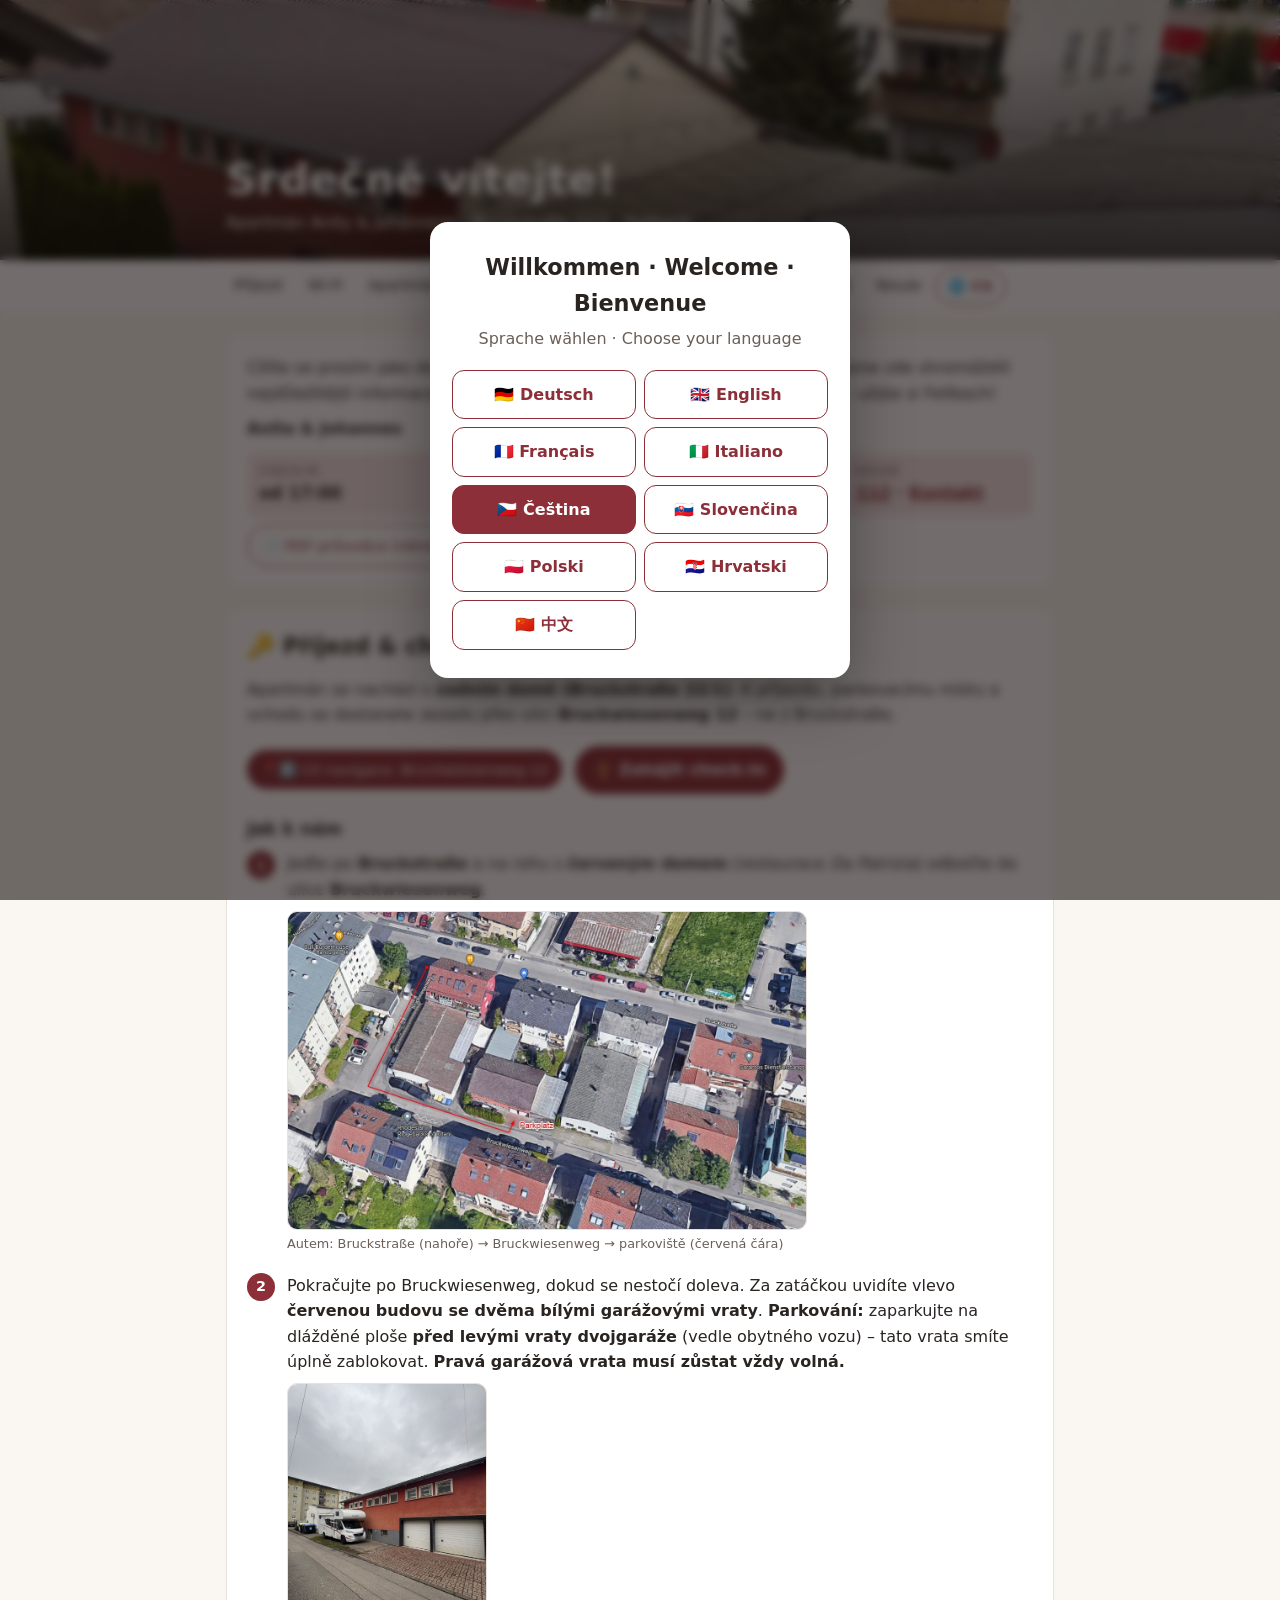
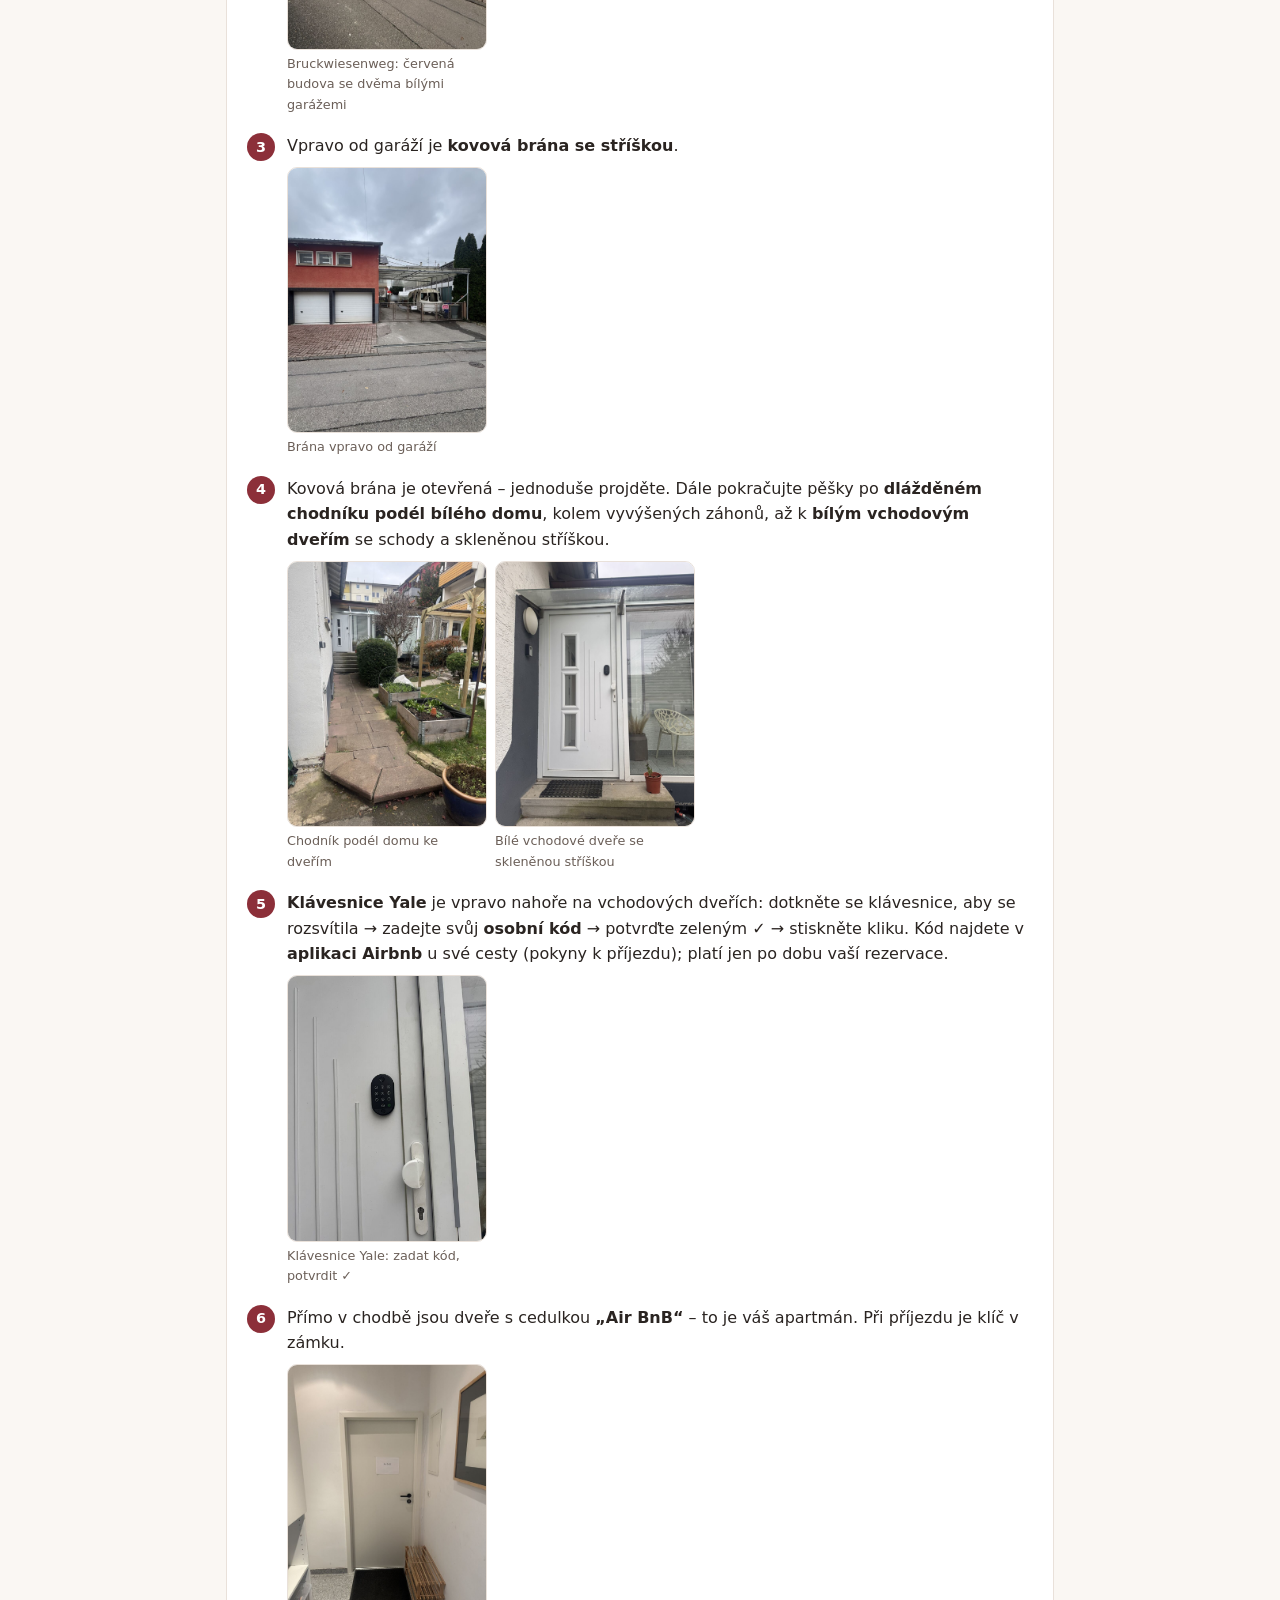
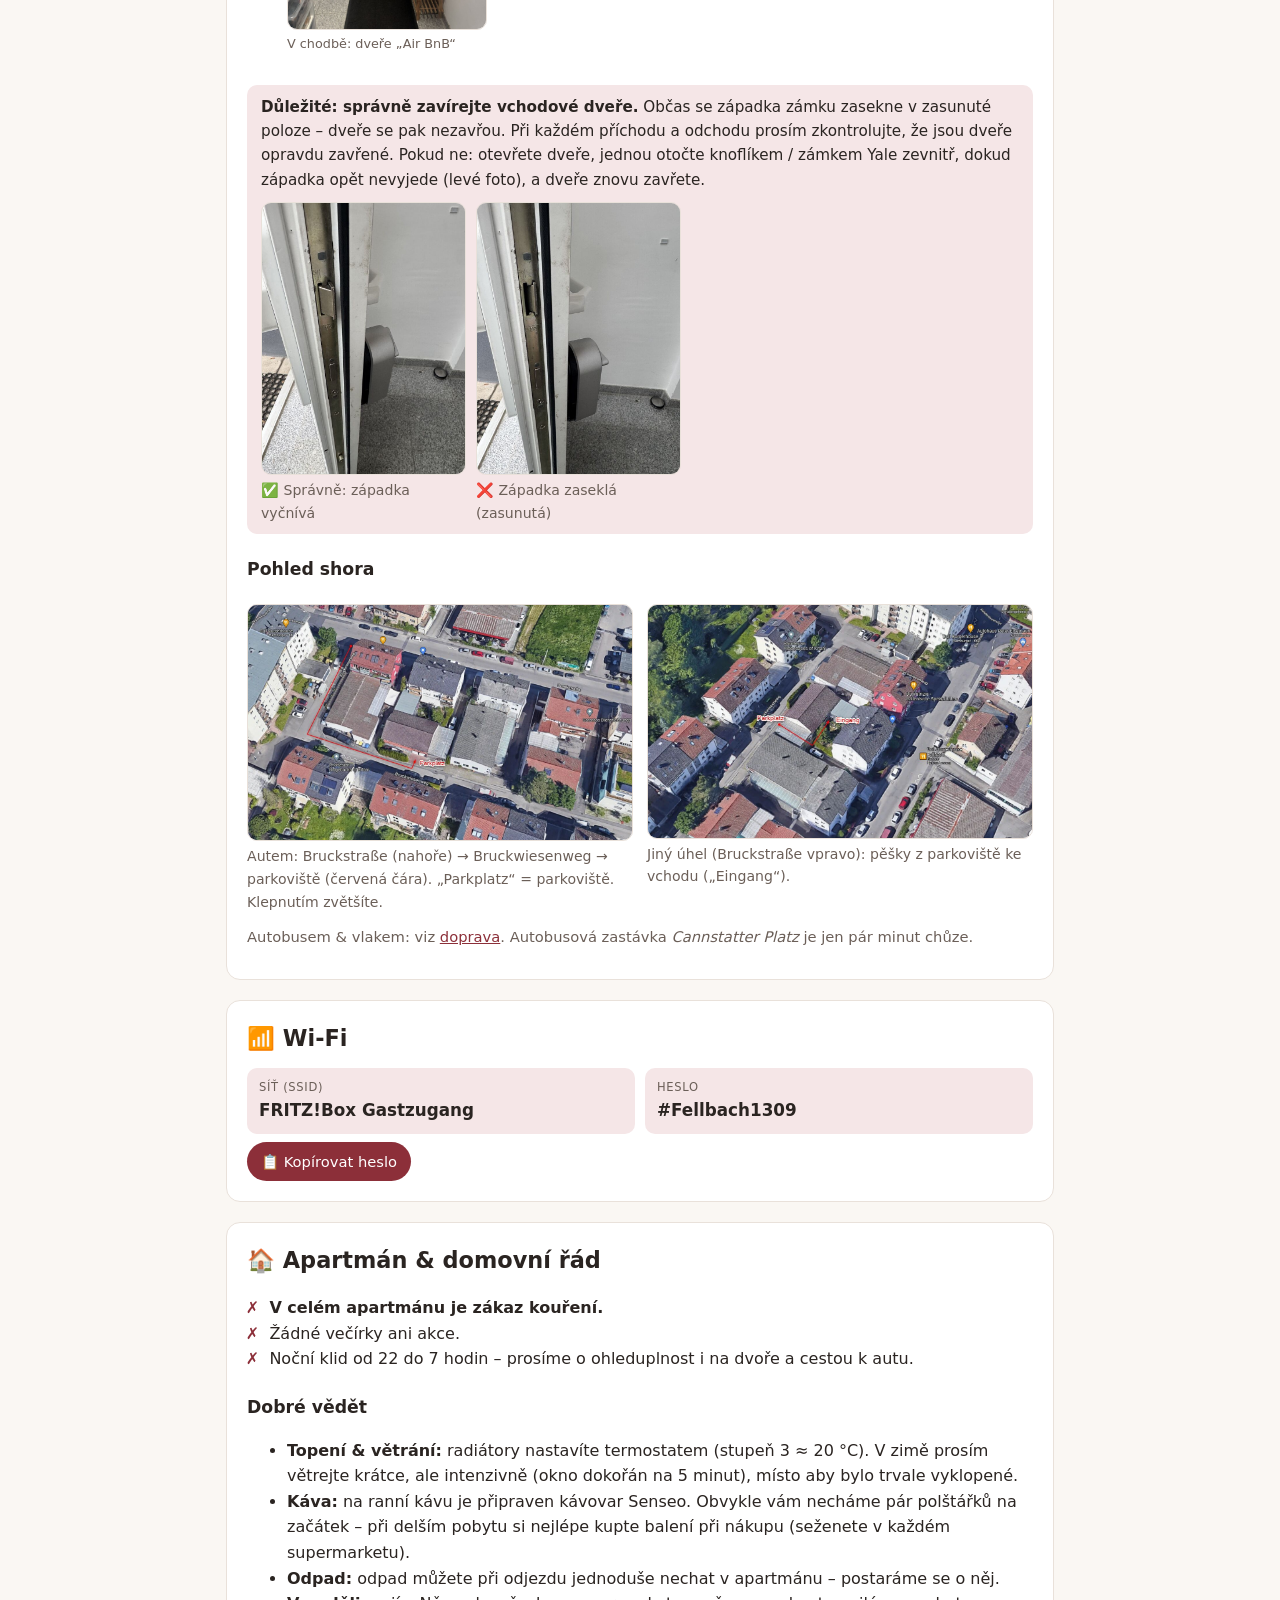
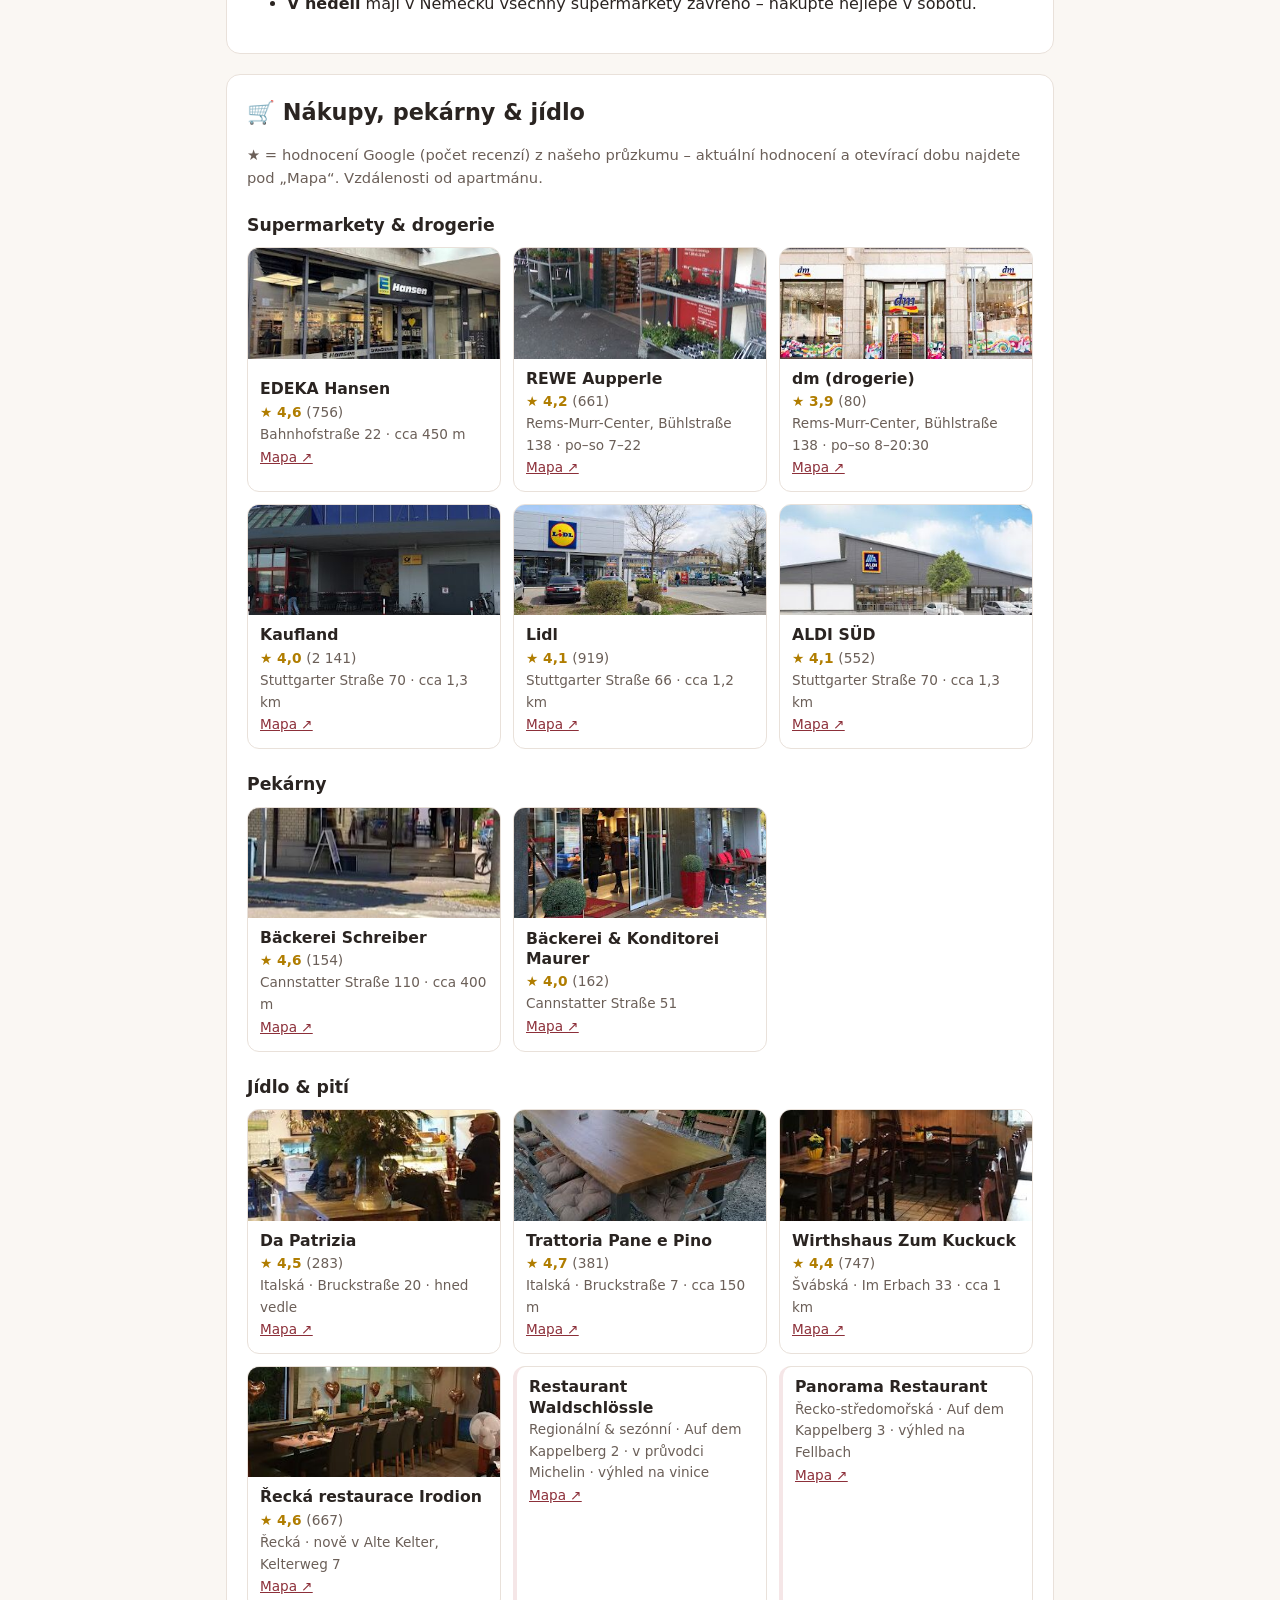
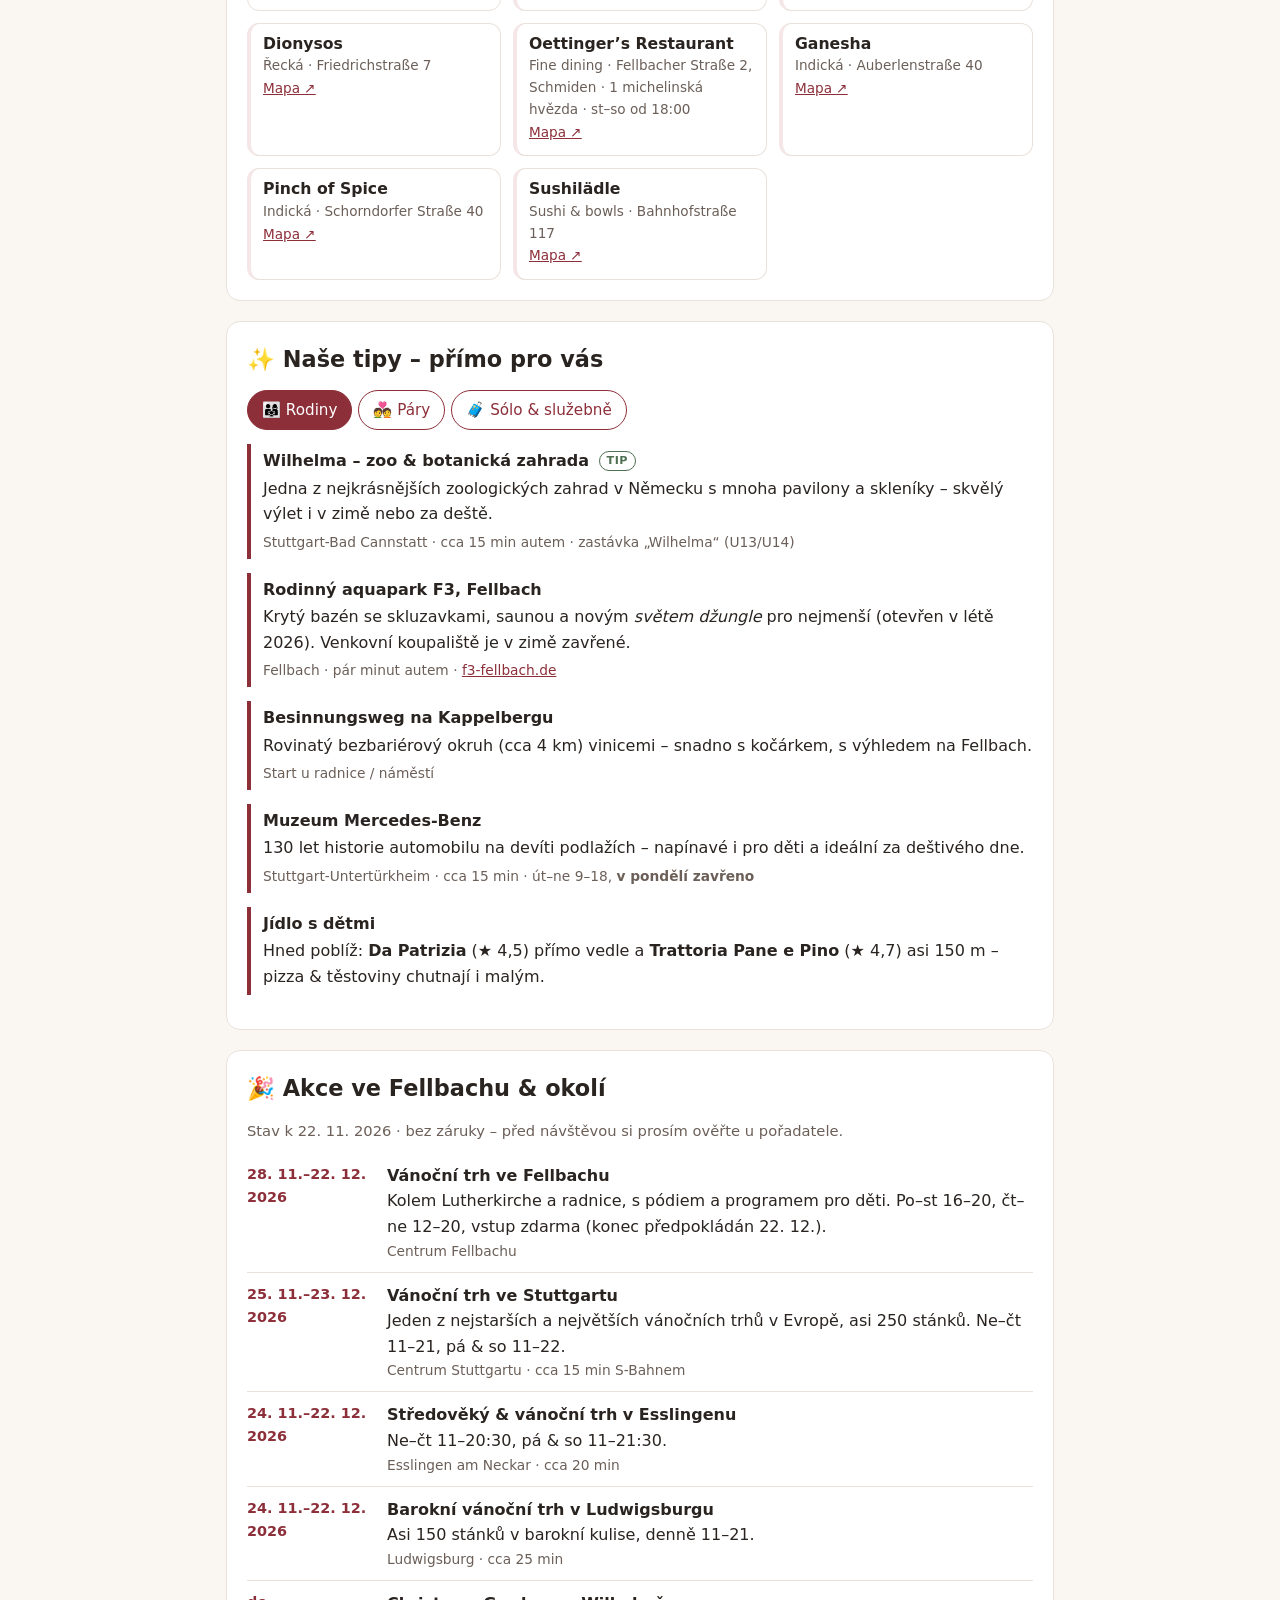
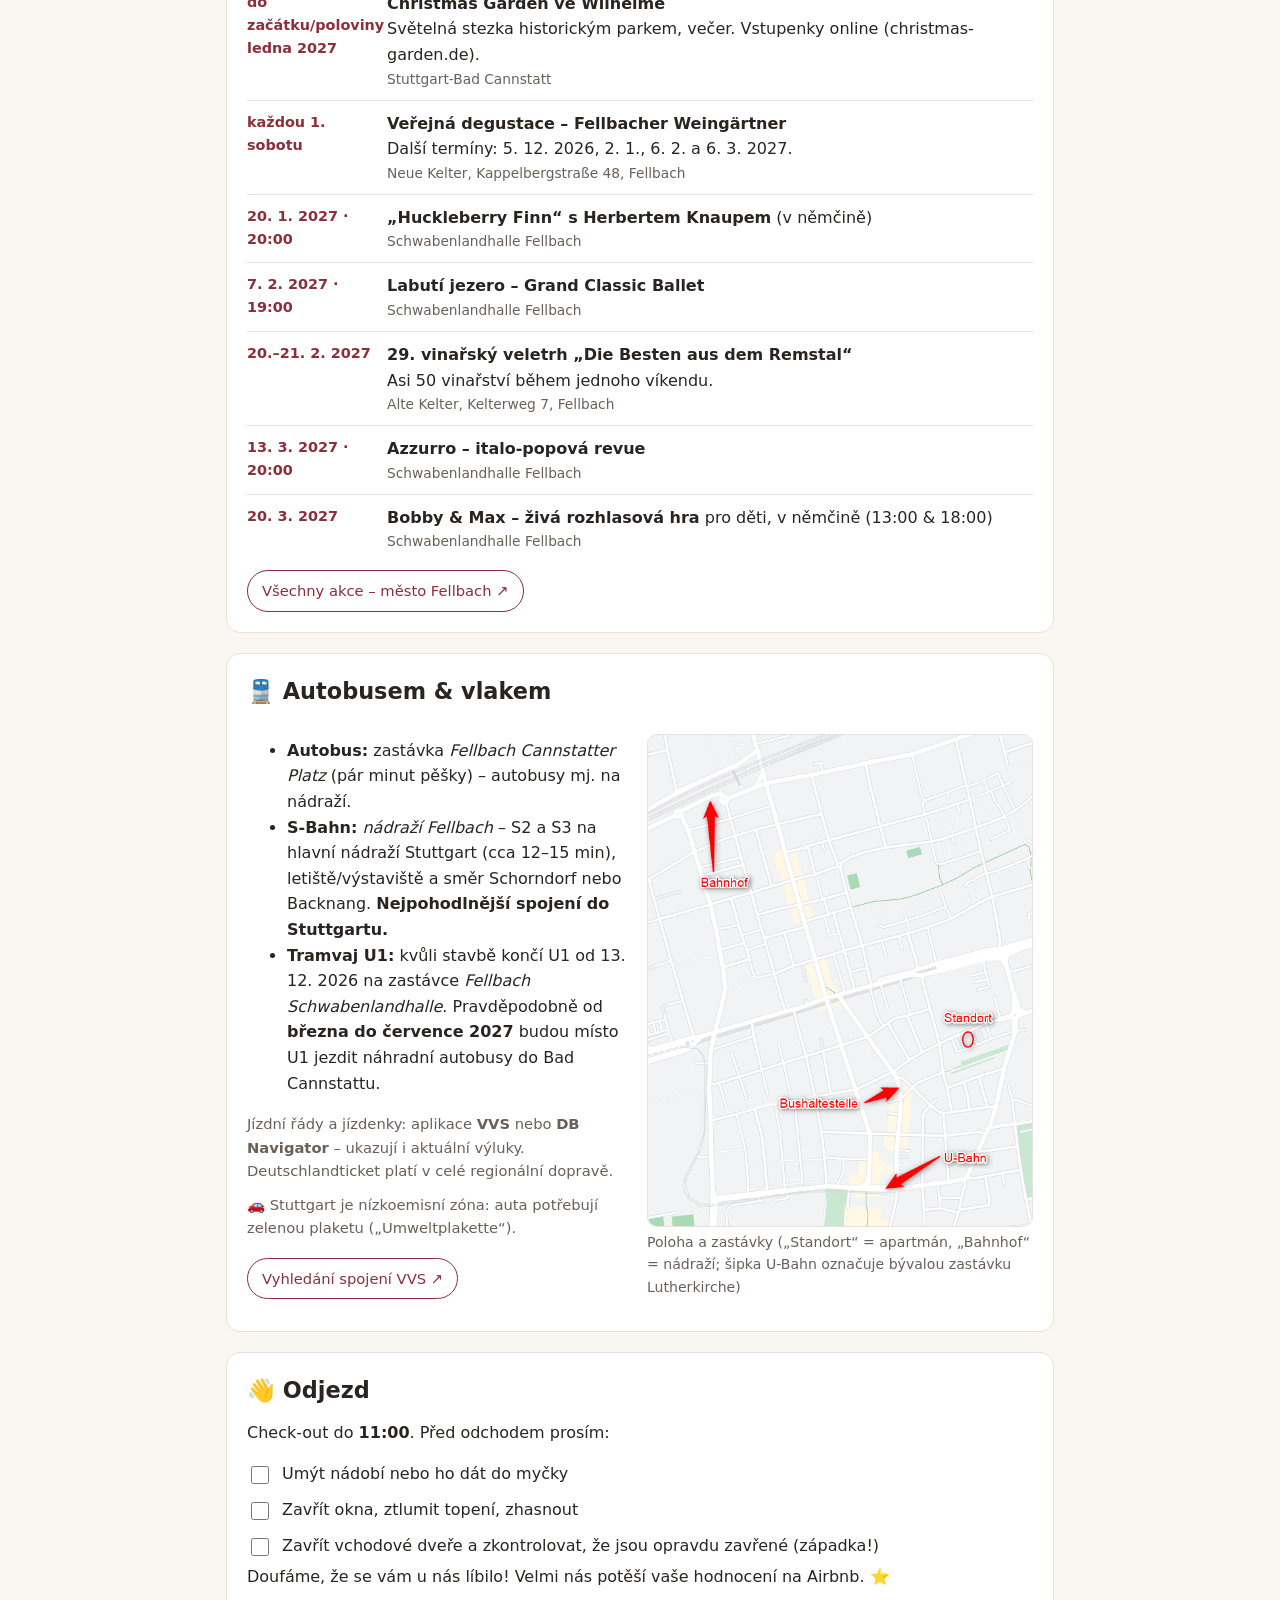
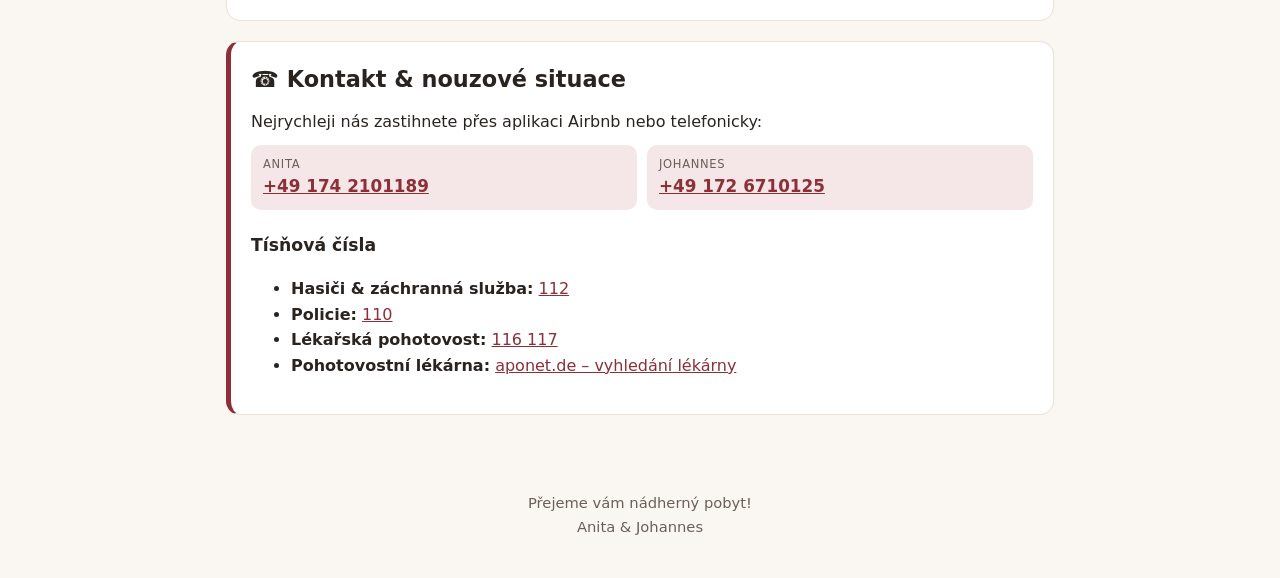
==== commit ce71efcb: "Navigation button: route directly to parking spot coordinates Co-Authored-By: Claude Opus 5.5 <norep" ====
--- a/cs.html
+++ b/cs.html
@@ -60,7 +60,7 @@
   <section id="ankommen">
     <h2><span class="ico" aria-hidden="true">🔑</span> Příjezd &amp; check-in</h2>
     <p>Apartmán se nachází v <strong>zadním domě (Bruckstraße 22/1)</strong>. K příjezdu, parkovacímu místu a vchodu se dostanete zezadu přes ulici <strong>Bruckwiesenweg 12</strong> – ne z Bruckstraße.</p>
-    <a class="btn no-print" href="https://www.google.com/maps/dir/?api=1&amp;destination=Bruckwiesenweg+12%2C+70734+Fellbach" target="_blank" rel="noopener">📍 Cíl navigace: Bruckwiesenweg 12</a>
+    <a class="btn no-print" href="https://www.google.com/maps/dir/?api=1&amp;destination=48.812972%2C9.280083" target="_blank" rel="noopener">📍🅿️ Cíl navigace: Bruckwiesenweg 12</a>
     <button class="btn no-print wizard-btn" type="button" data-wizard>🚪 Zahájit check-in</button>
 
     <h3>Jak k nám</h3>
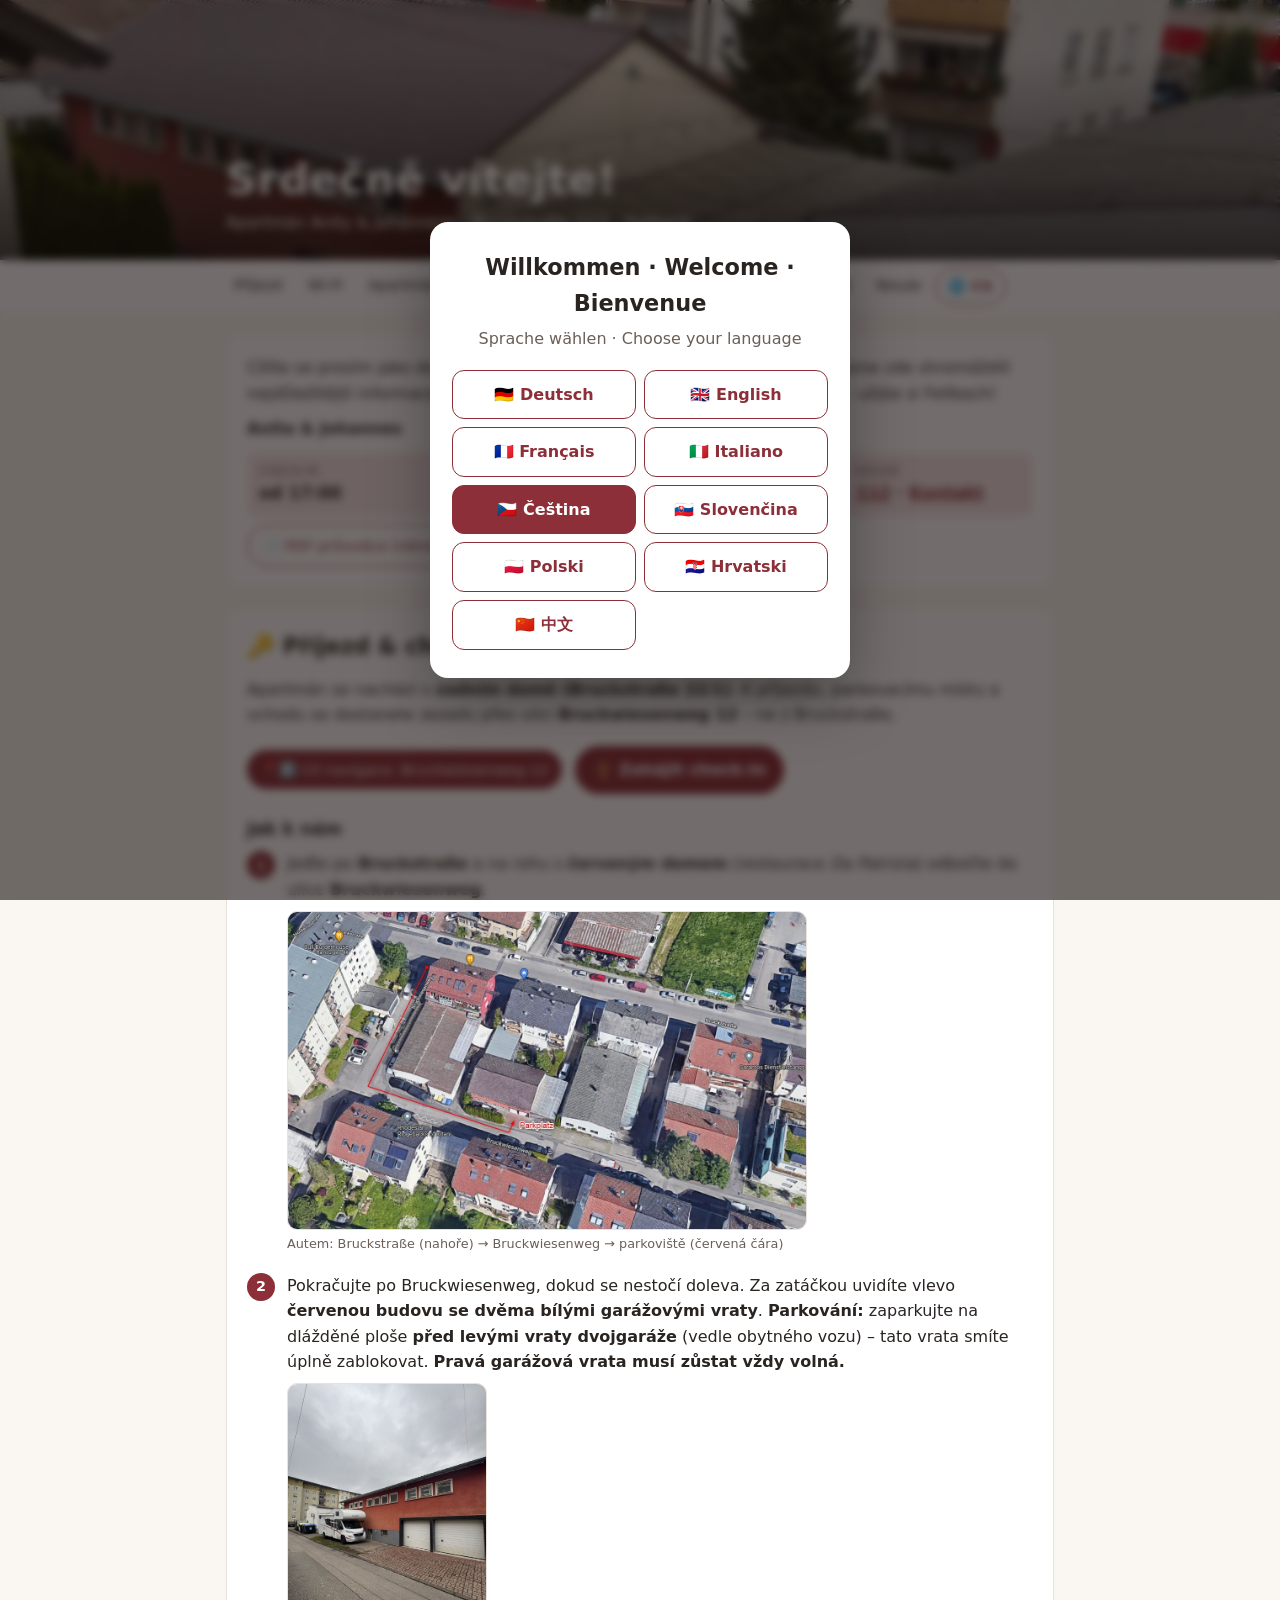
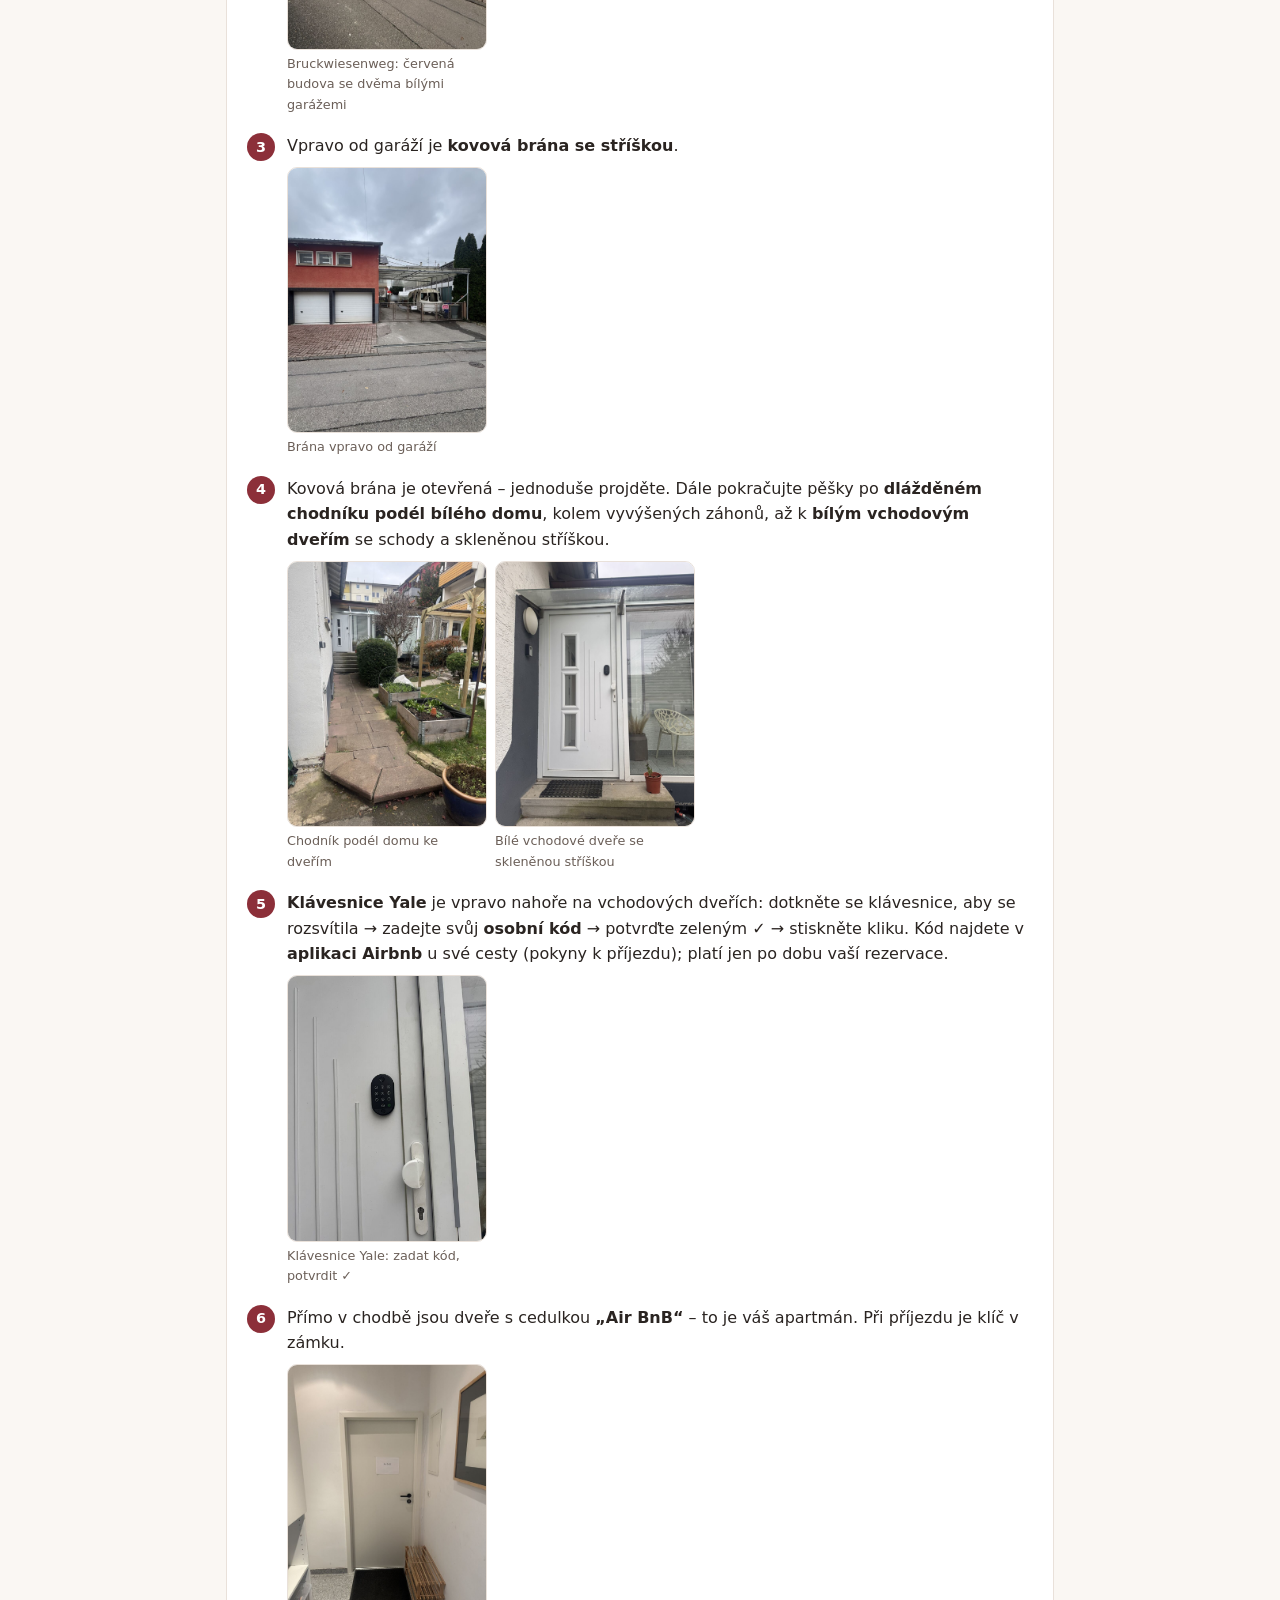
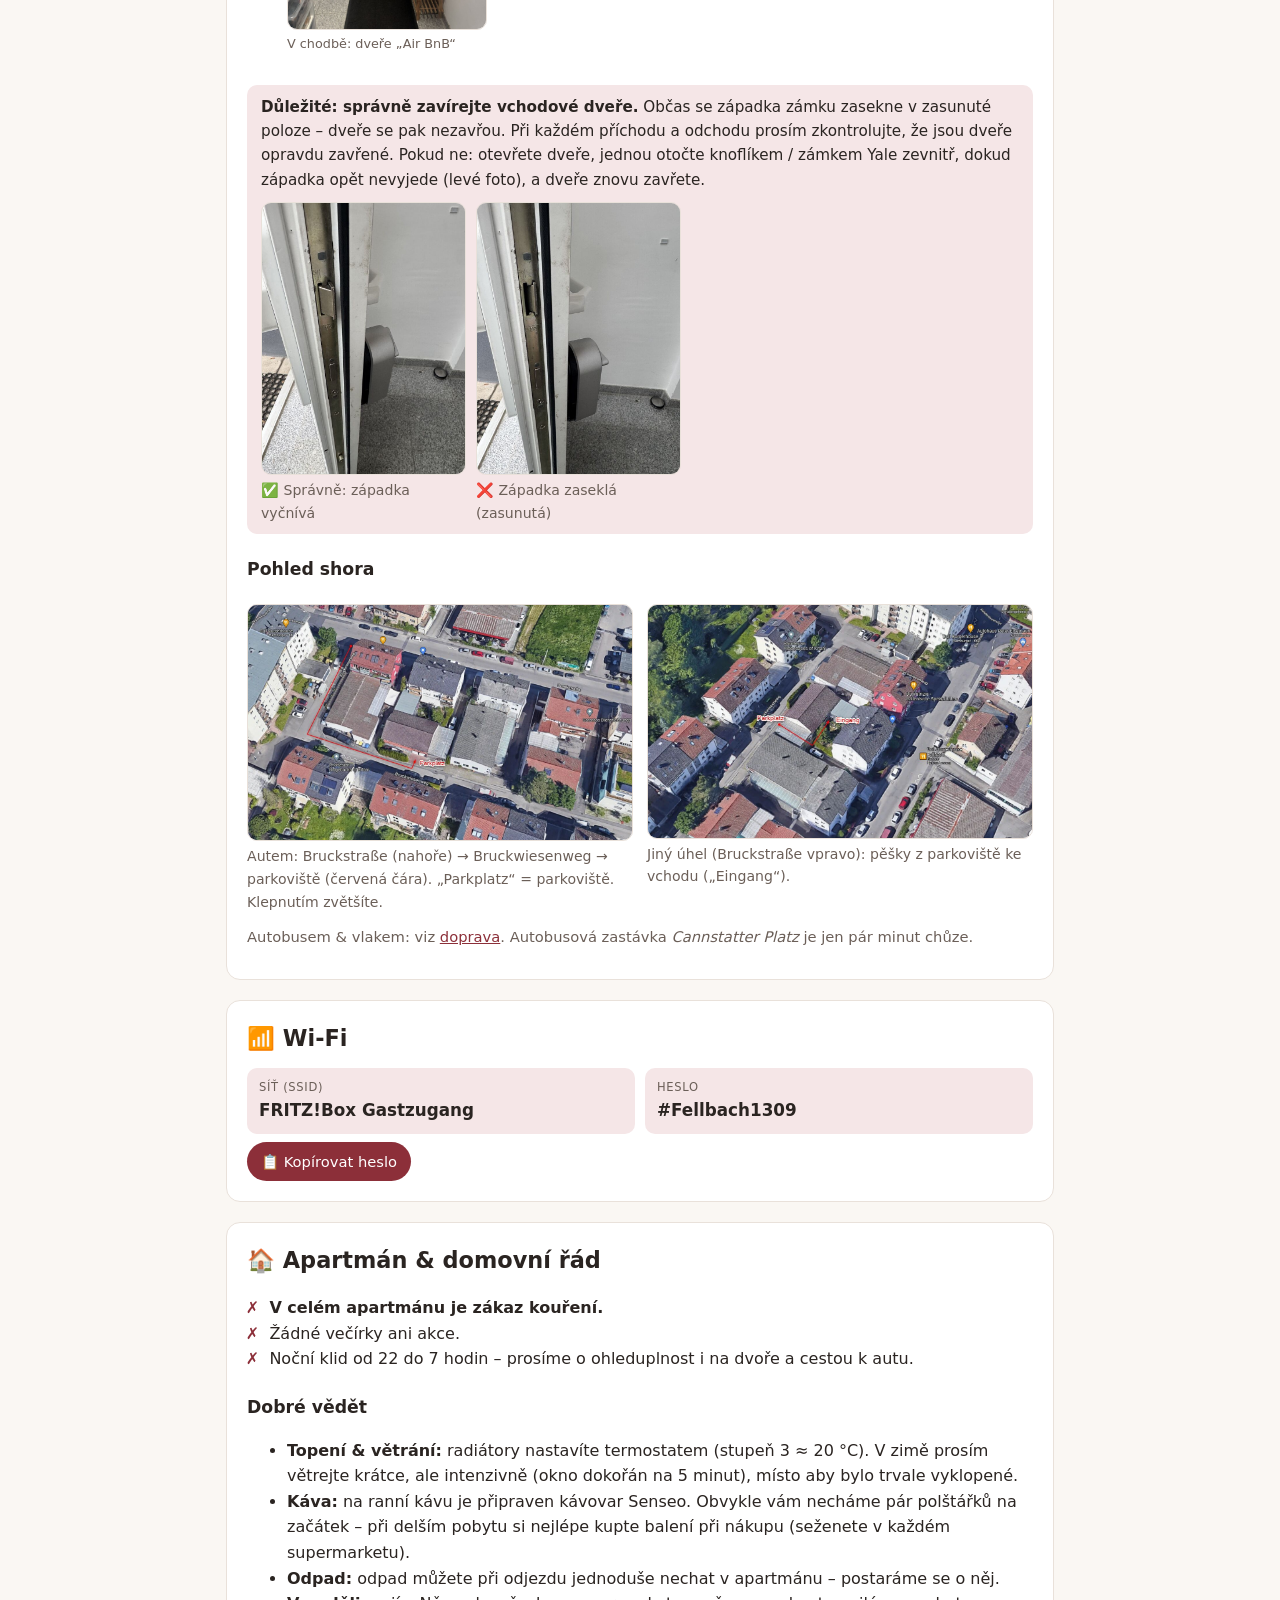
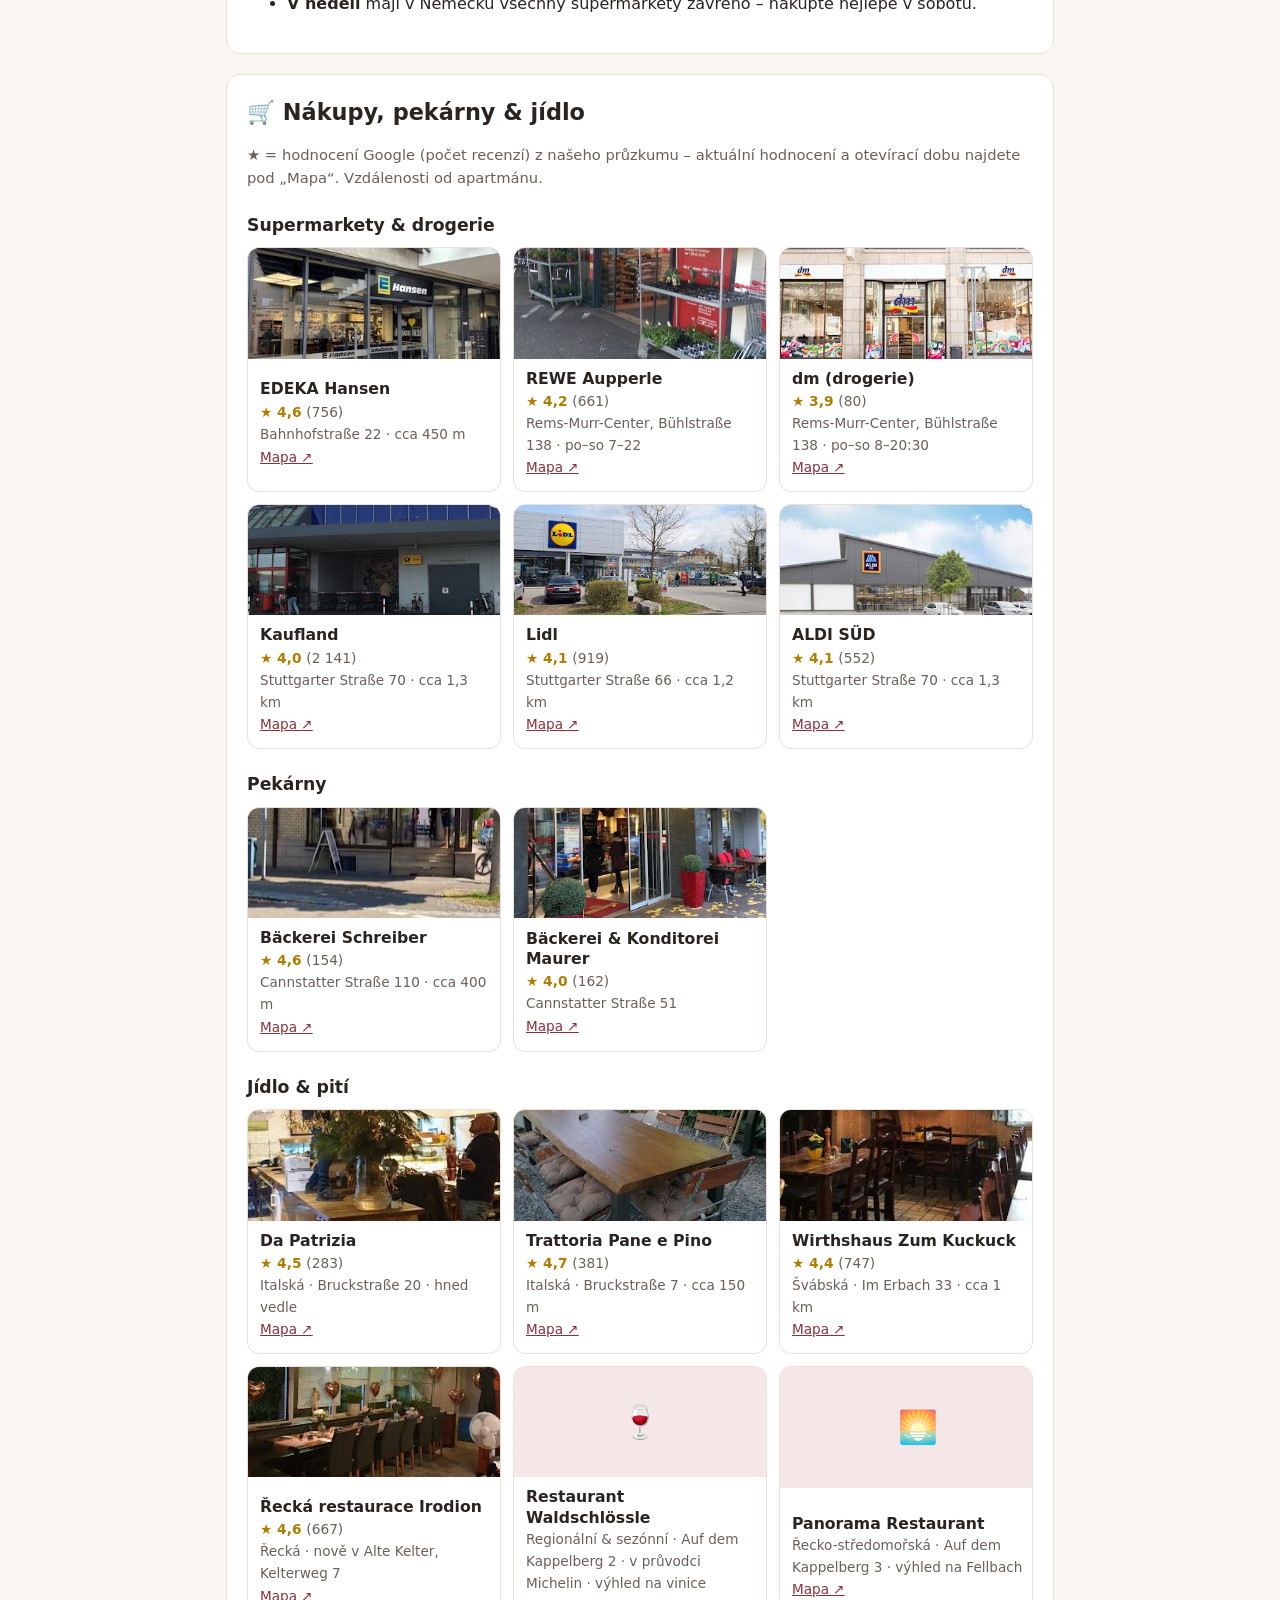
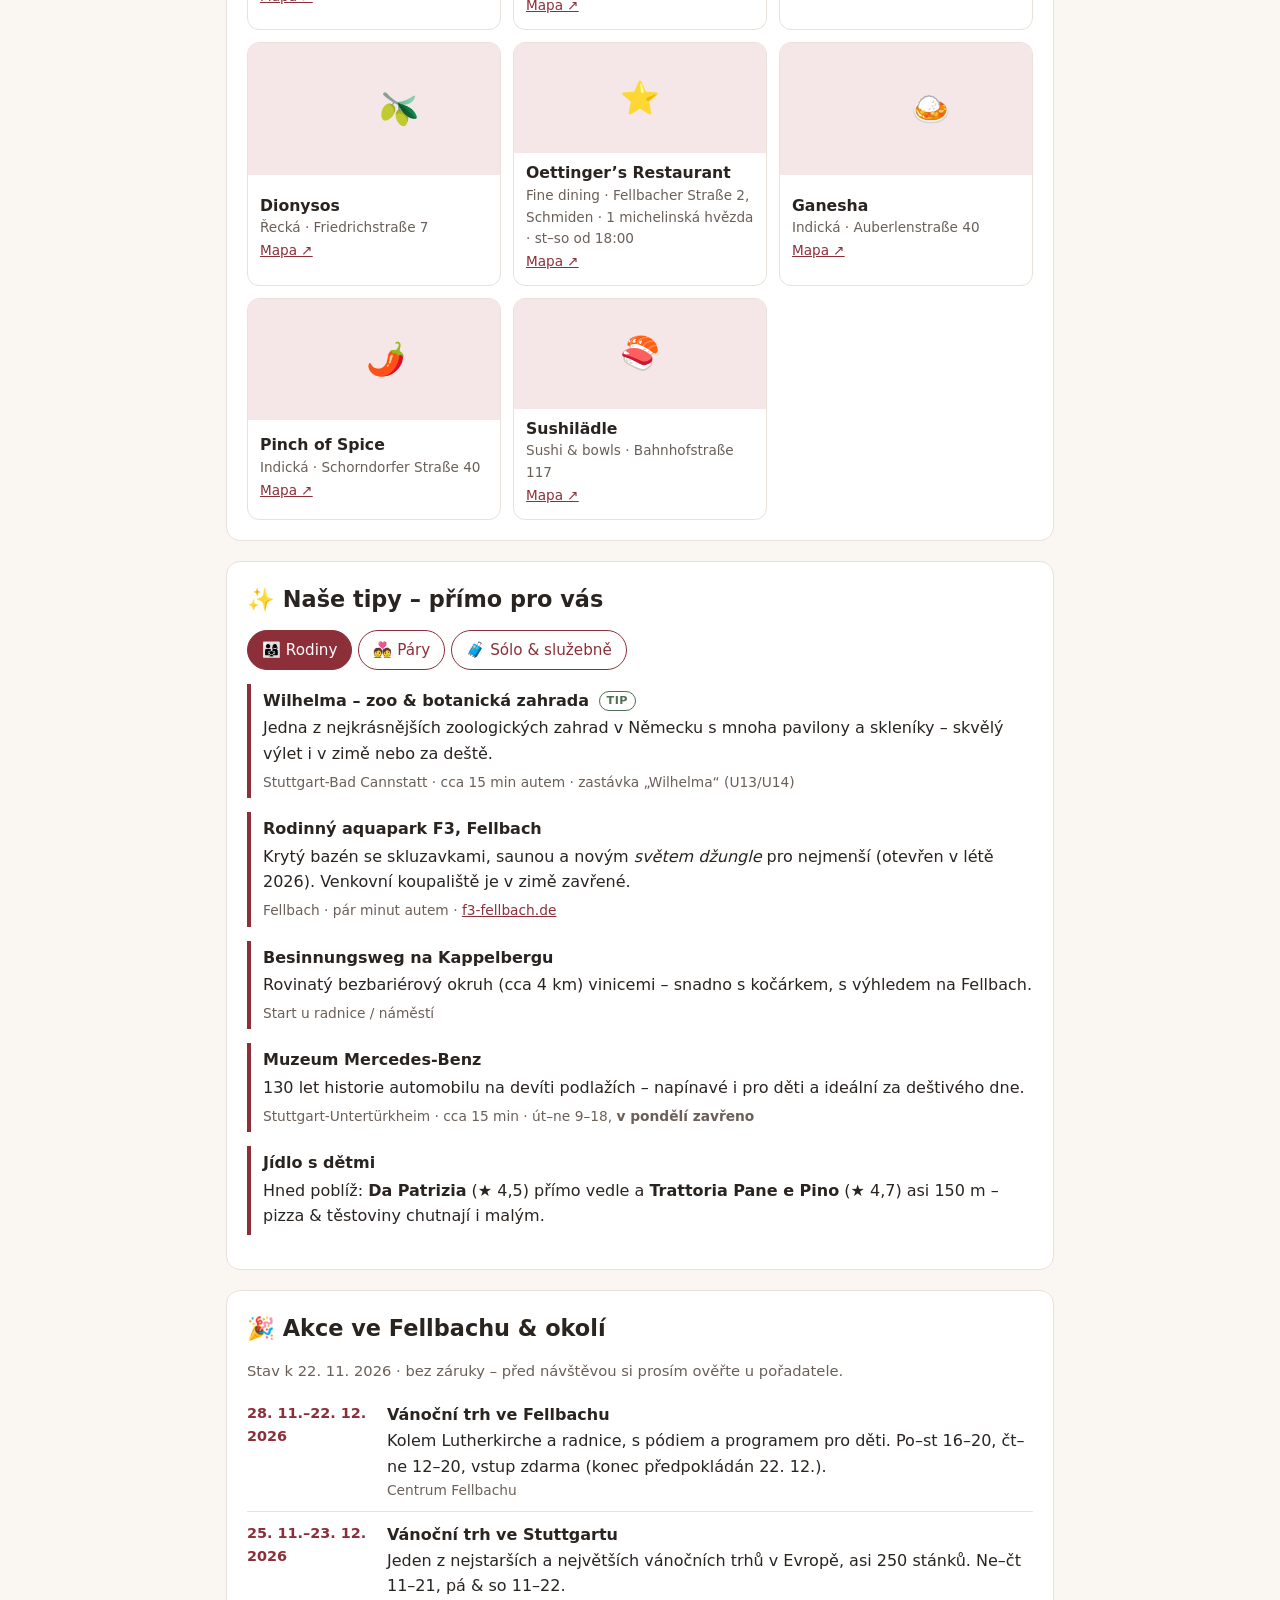
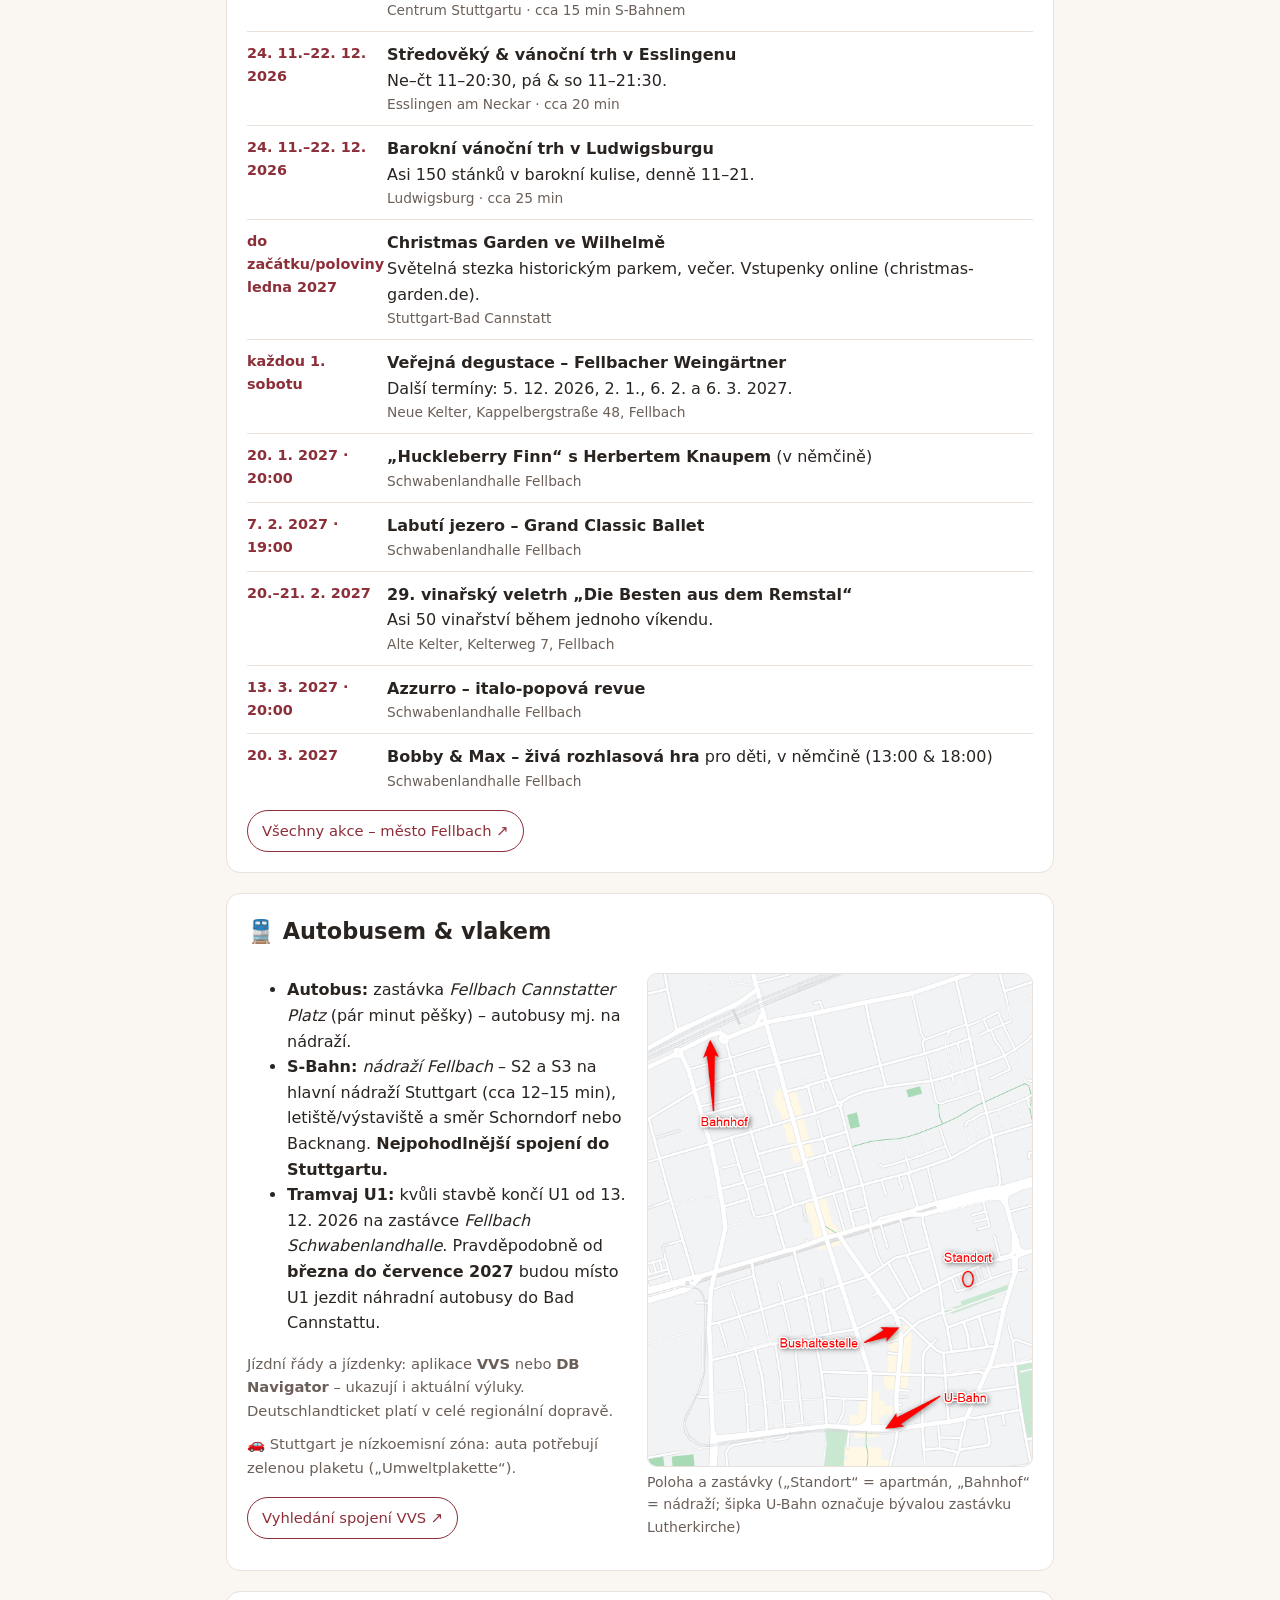
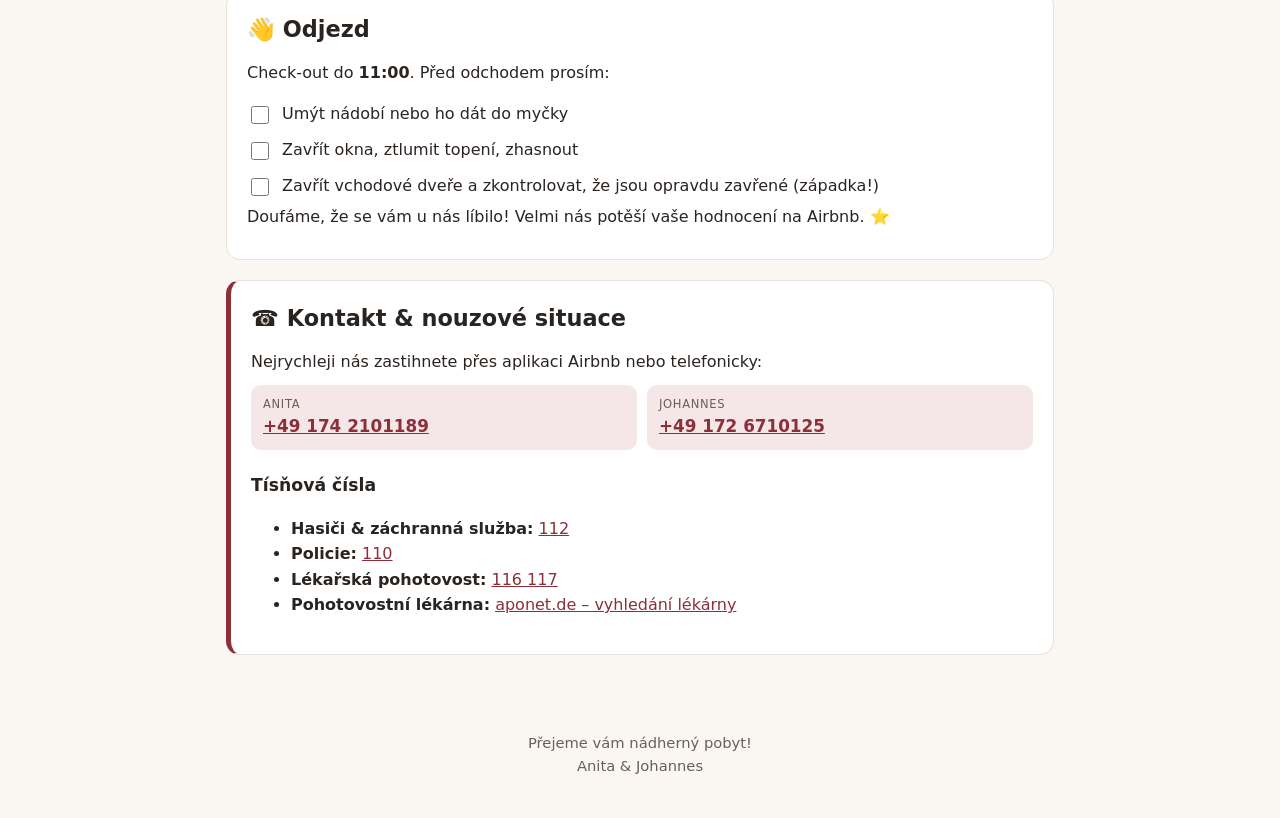
==== commit d63059ce: "PDF redesign: header/footer on every page, one topic per page, place cards with photo and Google Map" ====
--- a/cs.html
+++ b/cs.html
@@ -60,7 +60,7 @@
   <section id="ankommen">
     <h2><span class="ico" aria-hidden="true">🔑</span> Příjezd &amp; check-in</h2>
     <p>Apartmán se nachází v <strong>zadním domě (Bruckstraße 22/1)</strong>. K příjezdu, parkovacímu místu a vchodu se dostanete zezadu přes ulici <strong>Bruckwiesenweg 12</strong> – ne z Bruckstraße.</p>
-    <a class="btn no-print" href="https://www.google.com/maps/dir/?api=1&amp;destination=48.812972%2C9.280083" target="_blank" rel="noopener">📍🅿️ Cíl navigace: Bruckwiesenweg 12</a>
+    <a class="btn no-print" href="https://maps.app.goo.gl/uFXkjM3SvLpMkp4t7" target="_blank" rel="noopener">📍🅿️ Cíl navigace: Bruckwiesenweg 12</a>
     <button class="btn no-print wizard-btn" type="button" data-wizard>🚪 Zahájit check-in</button>
 
     <h3>Jak k nám</h3>
@@ -138,27 +138,27 @@
       <div class="place"><img src="assets/ort-4.jpg" alt="" loading="lazy"><div class="body">
         <strong>EDEKA Hansen</strong><span class="stars">★ 4,6 <span>(756)</span></span>
         <span class="meta">Bahnhofstraße 22 · cca 450 m</span>
-        <a class="map" href="https://www.google.com/maps/search/?api=1&amp;query=EDEKA+Hansen+Bahnhofstra%C3%9Fe+22+Fellbach" target="_blank" rel="noopener">Mapa ↗</a></div></div>
+        <a class="map" href="https://www.google.com/maps/search/?api=1&amp;query=EDEKA+Hansen+Bahnhofstra%C3%9Fe+22+Fellbach" target="_blank" rel="noopener">Mapa ↗</a><img class="qr" src="assets/qr/e708e84840.svg" alt=""></div></div>
       <div class="place"><img src="assets/ort-5.jpg" alt="" loading="lazy"><div class="body">
         <strong>REWE Aupperle</strong><span class="stars">★ 4,2 <span>(661)</span></span>
         <span class="meta">Rems-Murr-Center, Bühlstraße 138 · po–so 7–22</span>
-        <a class="map" href="https://www.google.com/maps/search/?api=1&amp;query=REWE+Aupperle+B%C3%BChlstra%C3%9Fe+138+Fellbach" target="_blank" rel="noopener">Mapa ↗</a></div></div>
+        <a class="map" href="https://www.google.com/maps/search/?api=1&amp;query=REWE+Aupperle+B%C3%BChlstra%C3%9Fe+138+Fellbach" target="_blank" rel="noopener">Mapa ↗</a><img class="qr" src="assets/qr/2d6584790b.svg" alt=""></div></div>
       <div class="place"><img src="assets/ort-9.jpg" alt="" loading="lazy"><div class="body">
         <strong>dm (drogerie)</strong><span class="stars">★ 3,9 <span>(80)</span></span>
         <span class="meta">Rems-Murr-Center, Bühlstraße 138 · po–so 8–20:30</span>
-        <a class="map" href="https://www.google.com/maps/search/?api=1&amp;query=dm+B%C3%BChlstra%C3%9Fe+138+Fellbach" target="_blank" rel="noopener">Mapa ↗</a></div></div>
+        <a class="map" href="https://www.google.com/maps/search/?api=1&amp;query=dm+B%C3%BChlstra%C3%9Fe+138+Fellbach" target="_blank" rel="noopener">Mapa ↗</a><img class="qr" src="assets/qr/62fb4661ae.svg" alt=""></div></div>
       <div class="place"><img src="assets/ort-6.jpg" alt="" loading="lazy"><div class="body">
         <strong>Kaufland</strong><span class="stars">★ 4,0 <span>(2 141)</span></span>
         <span class="meta">Stuttgarter Straße 70 · cca 1,3 km</span>
-        <a class="map" href="https://www.google.com/maps/search/?api=1&amp;query=Kaufland+Stuttgarter+Stra%C3%9Fe+70+Fellbach" target="_blank" rel="noopener">Mapa ↗</a></div></div>
+        <a class="map" href="https://www.google.com/maps/search/?api=1&amp;query=Kaufland+Stuttgarter+Stra%C3%9Fe+70+Fellbach" target="_blank" rel="noopener">Mapa ↗</a><img class="qr" src="assets/qr/5df15a7cd7.svg" alt=""></div></div>
       <div class="place"><img src="assets/ort-7.jpg" alt="" loading="lazy"><div class="body">
         <strong>Lidl</strong><span class="stars">★ 4,1 <span>(919)</span></span>
         <span class="meta">Stuttgarter Straße 66 · cca 1,2 km</span>
-        <a class="map" href="https://www.google.com/maps/search/?api=1&amp;query=Lidl+Stuttgarter+Stra%C3%9Fe+66+Fellbach" target="_blank" rel="noopener">Mapa ↗</a></div></div>
+        <a class="map" href="https://www.google.com/maps/search/?api=1&amp;query=Lidl+Stuttgarter+Stra%C3%9Fe+66+Fellbach" target="_blank" rel="noopener">Mapa ↗</a><img class="qr" src="assets/qr/6d7381e6e0.svg" alt=""></div></div>
       <div class="place"><img src="assets/ort-8.jpg" alt="" loading="lazy"><div class="body">
         <strong>ALDI SÜD</strong><span class="stars">★ 4,1 <span>(552)</span></span>
         <span class="meta">Stuttgarter Straße 70 · cca 1,3 km</span>
-        <a class="map" href="https://www.google.com/maps/search/?api=1&amp;query=ALDI+S%C3%9CD+Stuttgarter+Stra%C3%9Fe+70+Fellbach" target="_blank" rel="noopener">Mapa ↗</a></div></div>
+        <a class="map" href="https://www.google.com/maps/search/?api=1&amp;query=ALDI+S%C3%9CD+Stuttgarter+Stra%C3%9Fe+70+Fellbach" target="_blank" rel="noopener">Mapa ↗</a><img class="qr" src="assets/qr/1527de8251.svg" alt=""></div></div>
     </div>
 
     <h3>Pekárny</h3>
@@ -166,11 +166,11 @@
       <div class="place"><img src="assets/ort-11.jpg" alt="" loading="lazy"><div class="body">
         <strong>Bäckerei Schreiber</strong><span class="stars">★ 4,6 <span>(154)</span></span>
         <span class="meta">Cannstatter Straße 110 · cca 400 m</span>
-        <a class="map" href="https://www.google.com/maps/search/?api=1&amp;query=B%C3%A4ckerei+Schreiber+Cannstatter+Stra%C3%9Fe+110+Fellbach" target="_blank" rel="noopener">Mapa ↗</a></div></div>
+        <a class="map" href="https://www.google.com/maps/search/?api=1&amp;query=B%C3%A4ckerei+Schreiber+Cannstatter+Stra%C3%9Fe+110+Fellbach" target="_blank" rel="noopener">Mapa ↗</a><img class="qr" src="assets/qr/3dbc2c0f89.svg" alt=""></div></div>
       <div class="place"><img src="assets/ort-12.jpg" alt="" loading="lazy"><div class="body">
         <strong>Bäckerei &amp; Konditorei Maurer</strong><span class="stars">★ 4,0 <span>(162)</span></span>
         <span class="meta">Cannstatter Straße 51</span>
-        <a class="map" href="https://www.google.com/maps/search/?api=1&amp;query=B%C3%A4ckerei+Maurer+Cannstatter+Stra%C3%9Fe+51+Fellbach" target="_blank" rel="noopener">Mapa ↗</a></div></div>
+        <a class="map" href="https://www.google.com/maps/search/?api=1&amp;query=B%C3%A4ckerei+Maurer+Cannstatter+Stra%C3%9Fe+51+Fellbach" target="_blank" rel="noopener">Mapa ↗</a><img class="qr" src="assets/qr/1fc0441300.svg" alt=""></div></div>
     </div>
 
     <h3>Jídlo &amp; pití</h3>
@@ -178,47 +178,47 @@
       <div class="place"><img src="assets/ort-13.jpg" alt="" loading="lazy"><div class="body">
         <strong>Da Patrizia</strong><span class="stars">★ 4,5 <span>(283)</span></span>
         <span class="meta">Italská · Bruckstraße 20 · hned vedle</span>
-        <a class="map" href="https://www.google.com/maps/search/?api=1&amp;query=Da+Patrizia+Bruckstra%C3%9Fe+20+Fellbach" target="_blank" rel="noopener">Mapa ↗</a></div></div>
+        <a class="map" href="https://www.google.com/maps/search/?api=1&amp;query=Da+Patrizia+Bruckstra%C3%9Fe+20+Fellbach" target="_blank" rel="noopener">Mapa ↗</a><img class="qr" src="assets/qr/0833dbc1e6.svg" alt=""></div></div>
       <div class="place"><img src="assets/ort-14.jpg" alt="" loading="lazy"><div class="body">
         <strong>Trattoria Pane e Pino</strong><span class="stars">★ 4,7 <span>(381)</span></span>
         <span class="meta">Italská · Bruckstraße 7 · cca 150 m</span>
-        <a class="map" href="https://www.google.com/maps/search/?api=1&amp;query=Trattoria+Pane+e+Pino+Bruckstra%C3%9Fe+7+Fellbach" target="_blank" rel="noopener">Mapa ↗</a></div></div>
+        <a class="map" href="https://www.google.com/maps/search/?api=1&amp;query=Trattoria+Pane+e+Pino+Bruckstra%C3%9Fe+7+Fellbach" target="_blank" rel="noopener">Mapa ↗</a><img class="qr" src="assets/qr/5c8a9d8d95.svg" alt=""></div></div>
       <div class="place"><img src="assets/ort-16.jpg" alt="" loading="lazy"><div class="body">
         <strong>Wirthshaus Zum Kuckuck</strong><span class="stars">★ 4,4 <span>(747)</span></span>
         <span class="meta">Švábská · Im Erbach 33 · cca 1 km</span>
-        <a class="map" href="https://www.google.com/maps/search/?api=1&amp;query=Wirthshaus+Zum+Kuckuck+Im+Erbach+33+Fellbach" target="_blank" rel="noopener">Mapa ↗</a></div></div>
+        <a class="map" href="https://www.google.com/maps/search/?api=1&amp;query=Wirthshaus+Zum+Kuckuck+Im+Erbach+33+Fellbach" target="_blank" rel="noopener">Mapa ↗</a><img class="qr" src="assets/qr/8927a1b3ed.svg" alt=""></div></div>
       <div class="place"><img src="assets/ort-18.jpg" alt="" loading="lazy"><div class="body">
         <strong>Řecká restaurace Irodion</strong><span class="stars">★ 4,6 <span>(667)</span></span>
         <span class="meta">Řecká · nově v Alte Kelter, Kelterweg 7</span>
-        <a class="map" href="https://www.google.com/maps/search/?api=1&amp;query=Irodion+Kelterweg+7+Fellbach" target="_blank" rel="noopener">Mapa ↗</a></div></div>
-      <div class="place noimg"><div class="body">
+        <a class="map" href="https://www.google.com/maps/search/?api=1&amp;query=Irodion+Kelterweg+7+Fellbach" target="_blank" rel="noopener">Mapa ↗</a><img class="qr" src="assets/qr/fba16a18b1.svg" alt=""></div></div>
+      <div class="place"><div class="place-ph" aria-hidden="true">🍷</div><div class="body">
         <strong>Restaurant Waldschlössle</strong>
         <span class="meta">Regionální &amp; sezónní · Auf dem Kappelberg 2 · v průvodci Michelin · výhled na vinice</span>
-        <a class="map" href="https://www.google.com/maps/search/?api=1&amp;query=Waldschl%C3%B6ssle+Auf+dem+Kappelberg+2+Fellbach" target="_blank" rel="noopener">Mapa ↗</a></div></div>
-      <div class="place noimg"><div class="body">
+        <a class="map" href="https://www.google.com/maps/search/?api=1&amp;query=Waldschl%C3%B6ssle+Auf+dem+Kappelberg+2+Fellbach" target="_blank" rel="noopener">Mapa ↗</a><img class="qr" src="assets/qr/928f52e3e2.svg" alt=""></div></div>
+      <div class="place"><div class="place-ph" aria-hidden="true">🌅</div><div class="body">
         <strong>Panorama Restaurant</strong>
         <span class="meta">Řecko-středomořská · Auf dem Kappelberg 3 · výhled na Fellbach</span>
-        <a class="map" href="https://www.google.com/maps/search/?api=1&amp;query=Panorama+Restaurant+Auf+dem+Kappelberg+3+Fellbach" target="_blank" rel="noopener">Mapa ↗</a></div></div>
-      <div class="place noimg"><div class="body">
+        <a class="map" href="https://www.google.com/maps/search/?api=1&amp;query=Panorama+Restaurant+Auf+dem+Kappelberg+3+Fellbach" target="_blank" rel="noopener">Mapa ↗</a><img class="qr" src="assets/qr/71ee573fb4.svg" alt=""></div></div>
+      <div class="place"><div class="place-ph" aria-hidden="true">🫒</div><div class="body">
         <strong>Dionysos</strong>
         <span class="meta">Řecká · Friedrichstraße 7</span>
-        <a class="map" href="https://www.google.com/maps/search/?api=1&amp;query=Dionysos+Friedrichstra%C3%9Fe+7+Fellbach" target="_blank" rel="noopener">Mapa ↗</a></div></div>
-      <div class="place noimg"><div class="body">
+        <a class="map" href="https://www.google.com/maps/search/?api=1&amp;query=Dionysos+Friedrichstra%C3%9Fe+7+Fellbach" target="_blank" rel="noopener">Mapa ↗</a><img class="qr" src="assets/qr/f4826c216e.svg" alt=""></div></div>
+      <div class="place"><div class="place-ph" aria-hidden="true">⭐</div><div class="body">
         <strong>Oettinger’s Restaurant</strong>
         <span class="meta">Fine dining · Fellbacher Straße 2, Schmiden · 1 michelinská hvězda · st–so od 18:00</span>
-        <a class="map" href="https://www.google.com/maps/search/?api=1&amp;query=Oettinger%27s+Restaurant+Fellbacher+Stra%C3%9Fe+2+Fellbach" target="_blank" rel="noopener">Mapa ↗</a></div></div>
-      <div class="place noimg"><div class="body">
+        <a class="map" href="https://www.google.com/maps/search/?api=1&amp;query=Oettinger%27s+Restaurant+Fellbacher+Stra%C3%9Fe+2+Fellbach" target="_blank" rel="noopener">Mapa ↗</a><img class="qr" src="assets/qr/57cc738c8f.svg" alt=""></div></div>
+      <div class="place"><div class="place-ph" aria-hidden="true">🍛</div><div class="body">
         <strong>Ganesha</strong>
         <span class="meta">Indická · Auberlenstraße 40</span>
-        <a class="map" href="https://www.google.com/maps/search/?api=1&amp;query=Ganesha+Auberlenstra%C3%9Fe+40+Fellbach" target="_blank" rel="noopener">Mapa ↗</a></div></div>
-      <div class="place noimg"><div class="body">
+        <a class="map" href="https://www.google.com/maps/search/?api=1&amp;query=Ganesha+Auberlenstra%C3%9Fe+40+Fellbach" target="_blank" rel="noopener">Mapa ↗</a><img class="qr" src="assets/qr/fbf2e799ba.svg" alt=""></div></div>
+      <div class="place"><div class="place-ph" aria-hidden="true">🌶️</div><div class="body">
         <strong>Pinch of Spice</strong>
         <span class="meta">Indická · Schorndorfer Straße 40</span>
-        <a class="map" href="https://www.google.com/maps/search/?api=1&amp;query=Pinch+of+Spice+Schorndorfer+Stra%C3%9Fe+40+Fellbach" target="_blank" rel="noopener">Mapa ↗</a></div></div>
-      <div class="place noimg"><div class="body">
+        <a class="map" href="https://www.google.com/maps/search/?api=1&amp;query=Pinch+of+Spice+Schorndorfer+Stra%C3%9Fe+40+Fellbach" target="_blank" rel="noopener">Mapa ↗</a><img class="qr" src="assets/qr/c7ff8c5330.svg" alt=""></div></div>
+      <div class="place"><div class="place-ph" aria-hidden="true">🍣</div><div class="body">
         <strong>Sushilädle</strong>
         <span class="meta">Sushi &amp; bowls · Bahnhofstraße 117</span>
-        <a class="map" href="https://www.google.com/maps/search/?api=1&amp;query=Sushil%C3%A4dle+Bahnhofstra%C3%9Fe+117+Fellbach" target="_blank" rel="noopener">Mapa ↗</a></div></div>
+        <a class="map" href="https://www.google.com/maps/search/?api=1&amp;query=Sushil%C3%A4dle+Bahnhofstra%C3%9Fe+117+Fellbach" target="_blank" rel="noopener">Mapa ↗</a><img class="qr" src="assets/qr/7b4a558942.svg" alt=""></div></div>
     </div>
   </section>
 
--- a/assets/style.css
+++ b/assets/style.css
@@ -110,6 +110,9 @@
   .place .body { padding: 10px 12px 12px; }
 }
 .place.noimg { grid-template-columns: 1fr; border-left: 4px solid var(--accent-soft); }
+.place .qr { display: none; }
+.place-ph { display: grid; place-items: center; font-size: 2rem; background: var(--accent-soft); min-height: 78px; }
+@media (min-width: 640px) { .place-ph { aspect-ratio: 16 / 7; min-height: 0; } }
 .stars { color: var(--star); font-weight: 600; font-size: .86rem; }
 .stars span { color: var(--muted); font-weight: 400; }
 
@@ -188,6 +191,8 @@
 .wz-next { background: var(--accent); color: var(--on-accent); border: 0; }
 body.wz-open { overflow: hidden; }
 
+.qr-hint { display: none; font-size: .9rem; color: var(--muted); margin: 0 0 8px; }
+
 /* Deckblatt (nur im Druck/PDF) */
 .cover { display: none; }
 
@@ -198,7 +203,7 @@
           --accent-soft: #f5e6e7; --line: #ddd; --gap: #fff0a6; --star: #8a6200; }
   html { font-size: 11.5px; }
   .navwrap, .no-print, .tabs, .langpick, .hero, #ankommen { display: none !important; }
-  .cover { display: flex !important; flex-direction: column; height: 268mm; break-after: page; text-align: center; }
+  .cover { display: flex !important; flex-direction: column; height: 255mm; break-after: page; text-align: center; }
   .cover-top { padding-top: 6mm; }
   .cover h1 { font-size: 3rem; margin: 0; color: var(--accent); }
   .cover-sub { font-size: 1.15rem; color: var(--muted); margin: 4px 0 0; }
@@ -241,4 +246,36 @@
   .tip { margin-bottom: 8px; }
   a { color: inherit; text-decoration: none; }
   * { -webkit-print-color-adjust: exact; print-color-adjust: exact; }
-}
+
+  /* Seitenaufteilung: Header/Fußzeile kommen aus scripts/build-pdf.js */
+  @page { size: A4; margin: 20mm 13mm 15mm; }
+  html { font-size: 12px; }
+  #einkaufen, #tipps, #veranstaltungen, #abreise { break-before: page; }
+  #unterwegs { break-inside: avoid; }
+  #einkaufen h3:nth-of-type(3) { break-before: page; }
+
+  h2 { font-size: 1.55rem; color: var(--accent); border-bottom-width: 3px; margin-bottom: 10px; }
+  h3 { font-size: 1.15rem; margin: 14px 0 8px; }
+  section { margin-bottom: 16px; }
+
+  /* Orts-Karten: Bild | Infos | QR-Code zur Navigation */
+  .places { grid-template-columns: 1fr 1fr; gap: 3mm; }
+  .place { grid-template-columns: 28mm 1fr; align-items: stretch; border: 1px solid var(--line); border-radius: 3mm; }
+  .place > img, .place-ph { display: block; width: 28mm; height: 100%; min-height: 24mm; object-fit: cover; aspect-ratio: auto; }
+  .place-ph { display: grid; font-size: 2.2rem; }
+  .place .body { display: grid; grid-template-columns: 1fr 19mm; column-gap: 2mm; align-content: center; padding: 2mm 2mm 2mm 3mm; }
+  .place .body > * { grid-column: 1; }
+  .place .body img.qr { display: block; grid-column: 2; grid-row: 1 / span 6; align-self: center; width: 19mm; height: 19mm; }
+  .place strong { font-size: 1.05rem; line-height: 1.25; }
+  .place .meta { font-size: .85rem; line-height: 1.35; }
+  .qr-hint { display: block !important; }
+
+  /* kompakter, damit keine fast leeren Seiten entstehen */
+  html { font-size: 11.2px; }
+  .panel { columns: 2; column-gap: 7mm; }
+  .panel .panel-title { column-span: all; }
+  .tip { break-inside: avoid; margin-bottom: 4mm; }
+  .events li { padding: 5px 0; grid-template-columns: 30mm 1fr; }
+  #unterwegs figure img { max-height: 70mm; width: auto; margin: 0 auto; }
+  #kontakt { break-inside: avoid; }
+}
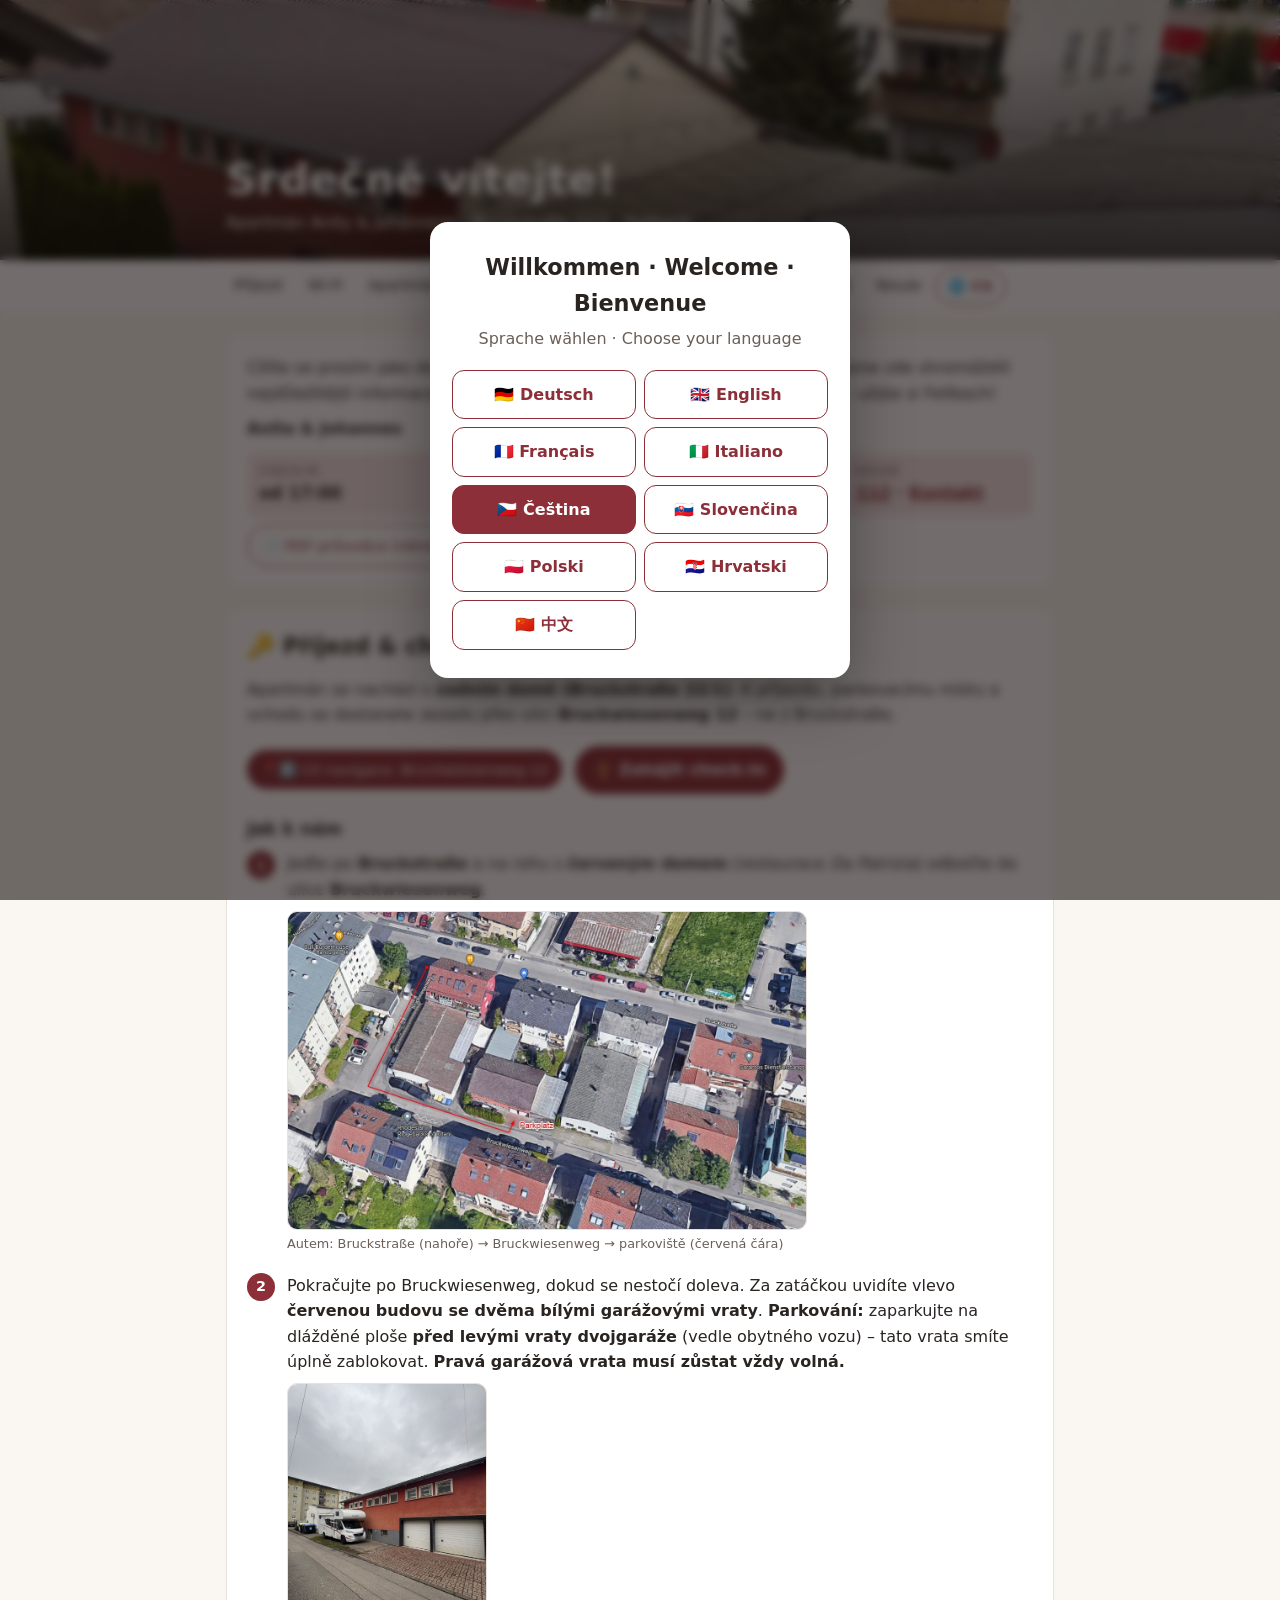
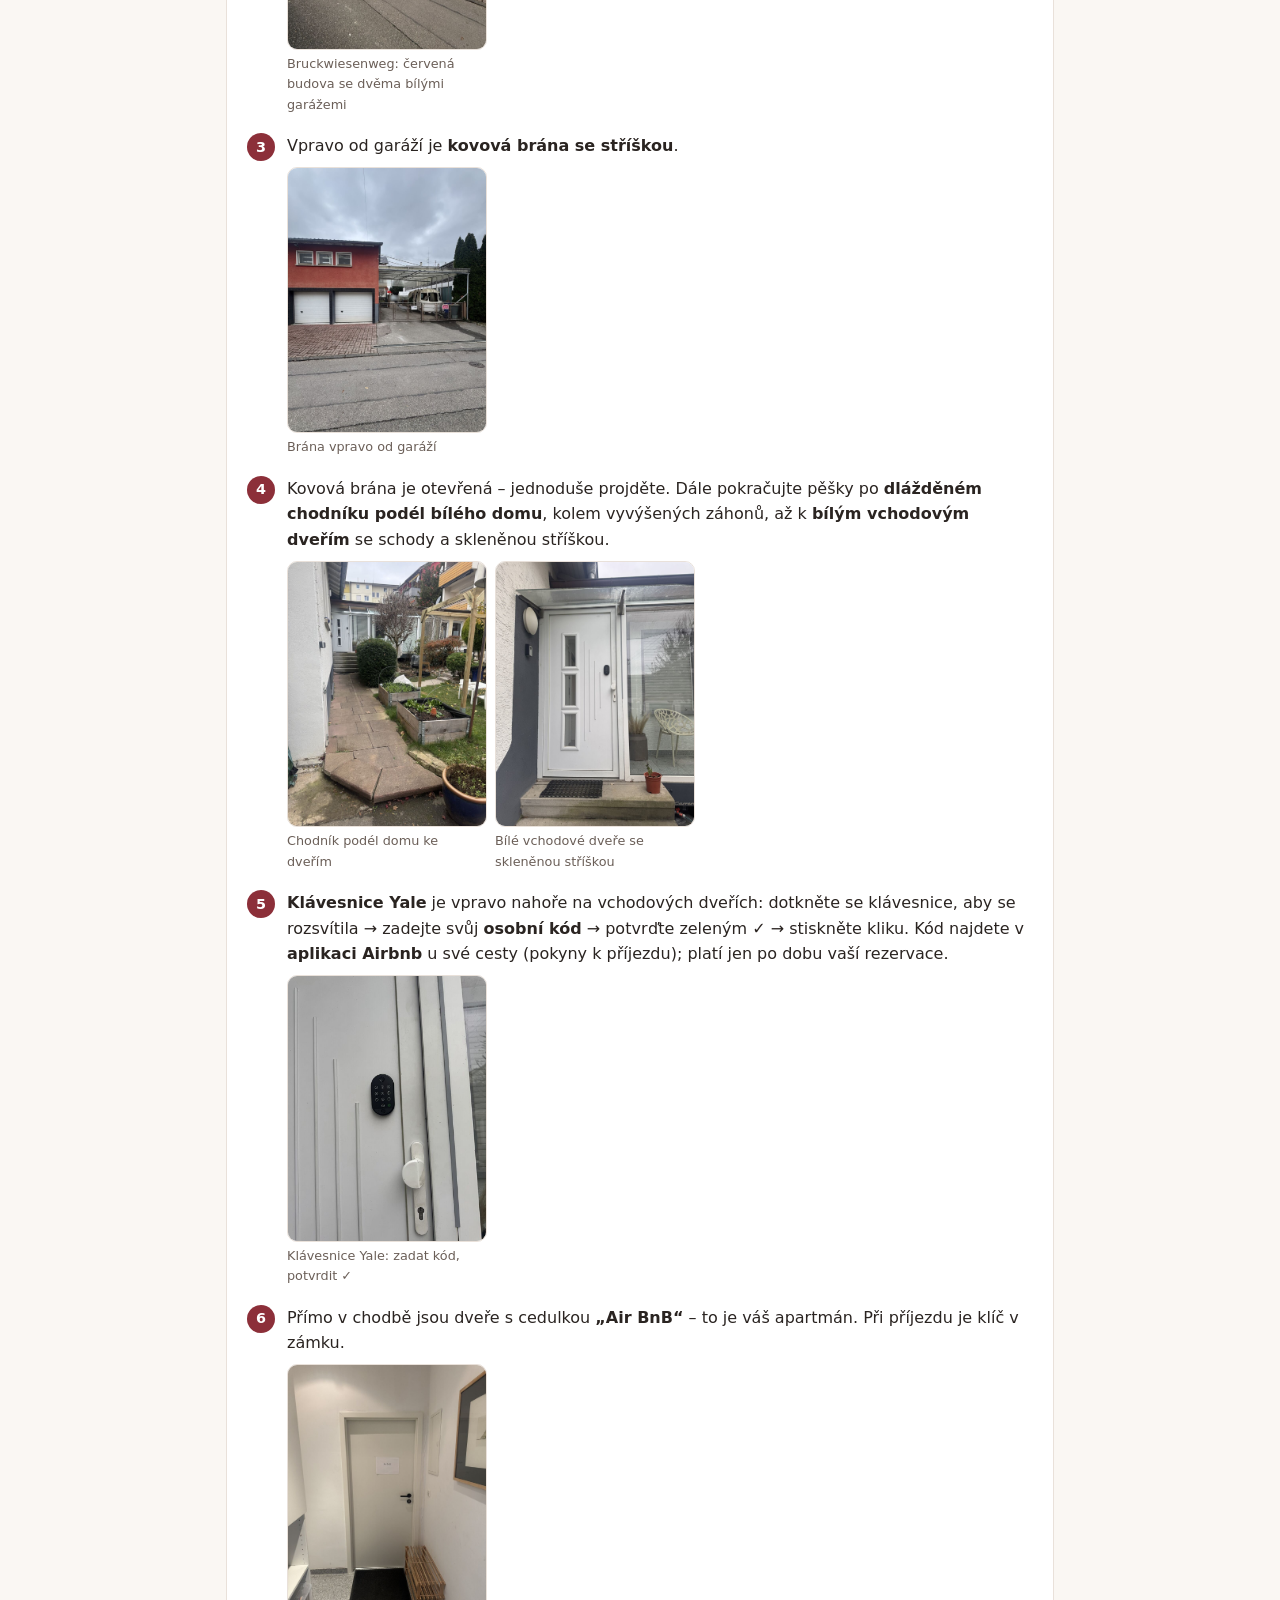
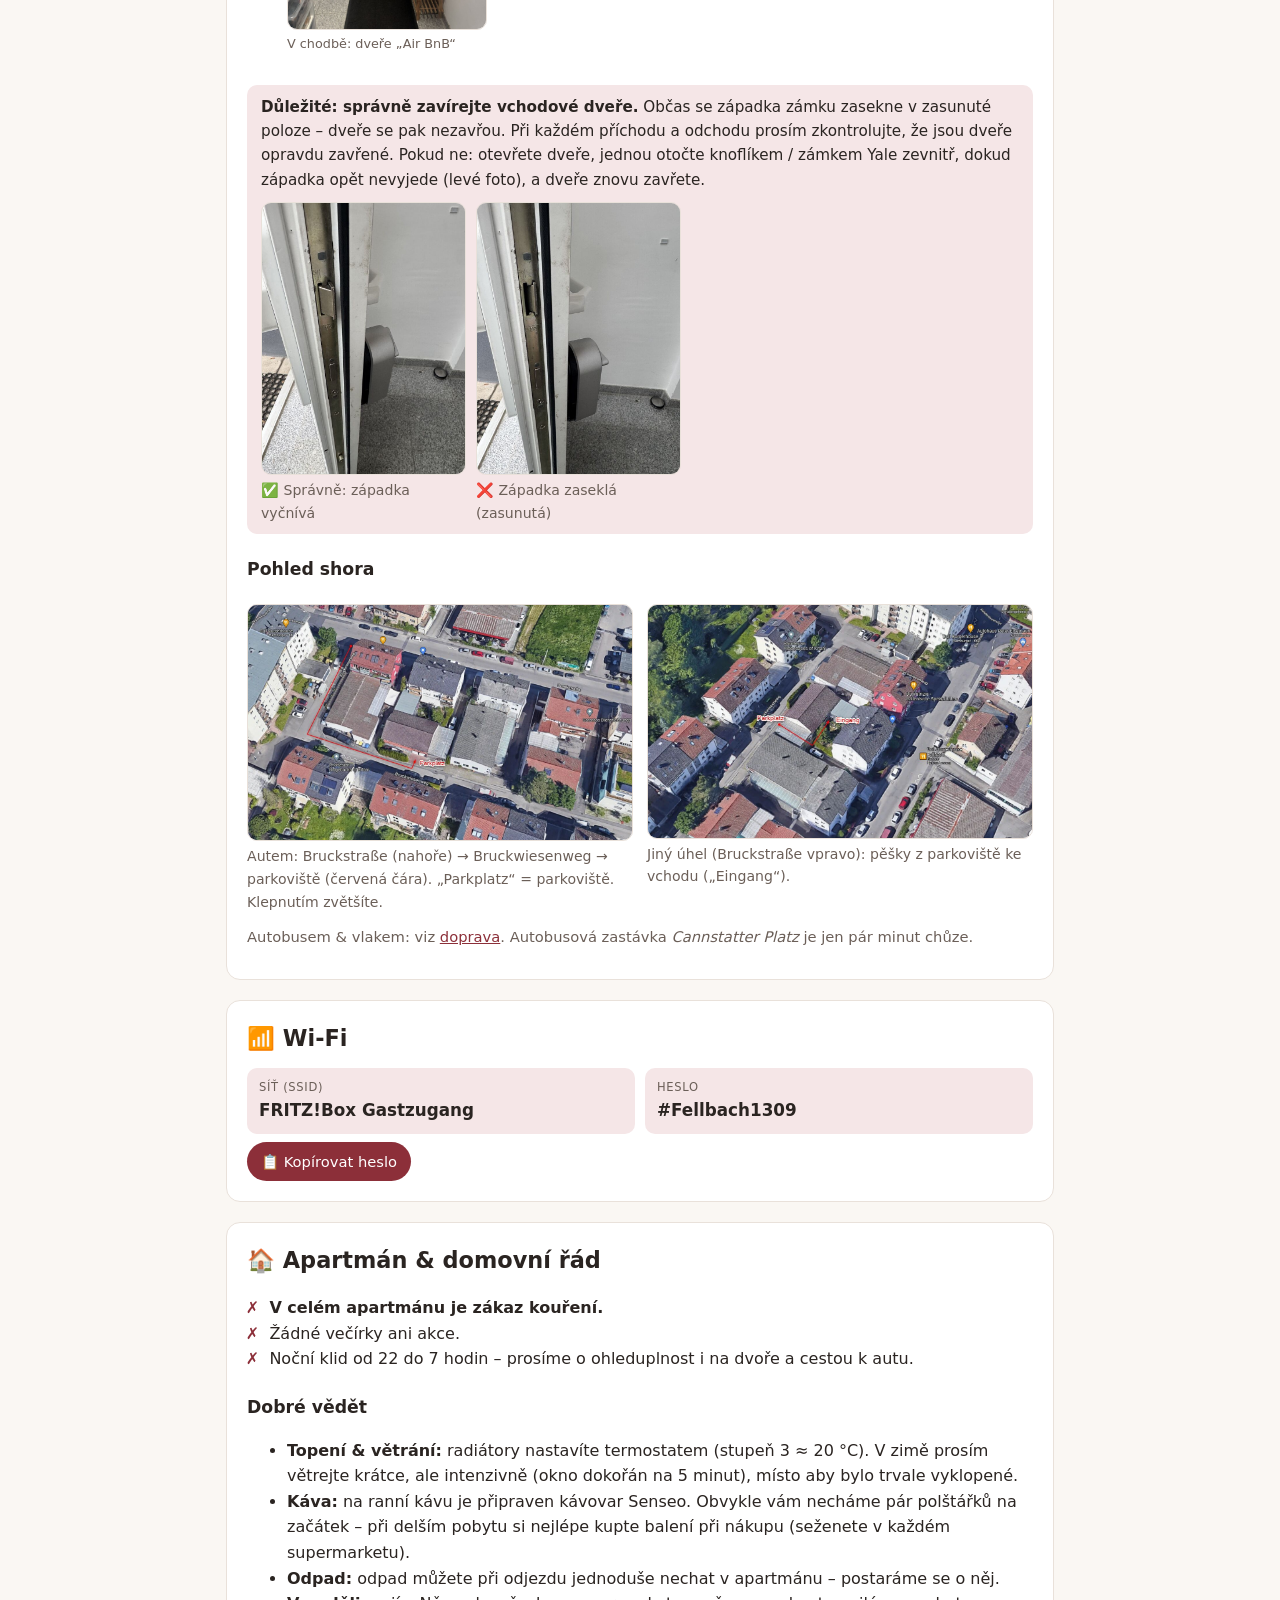
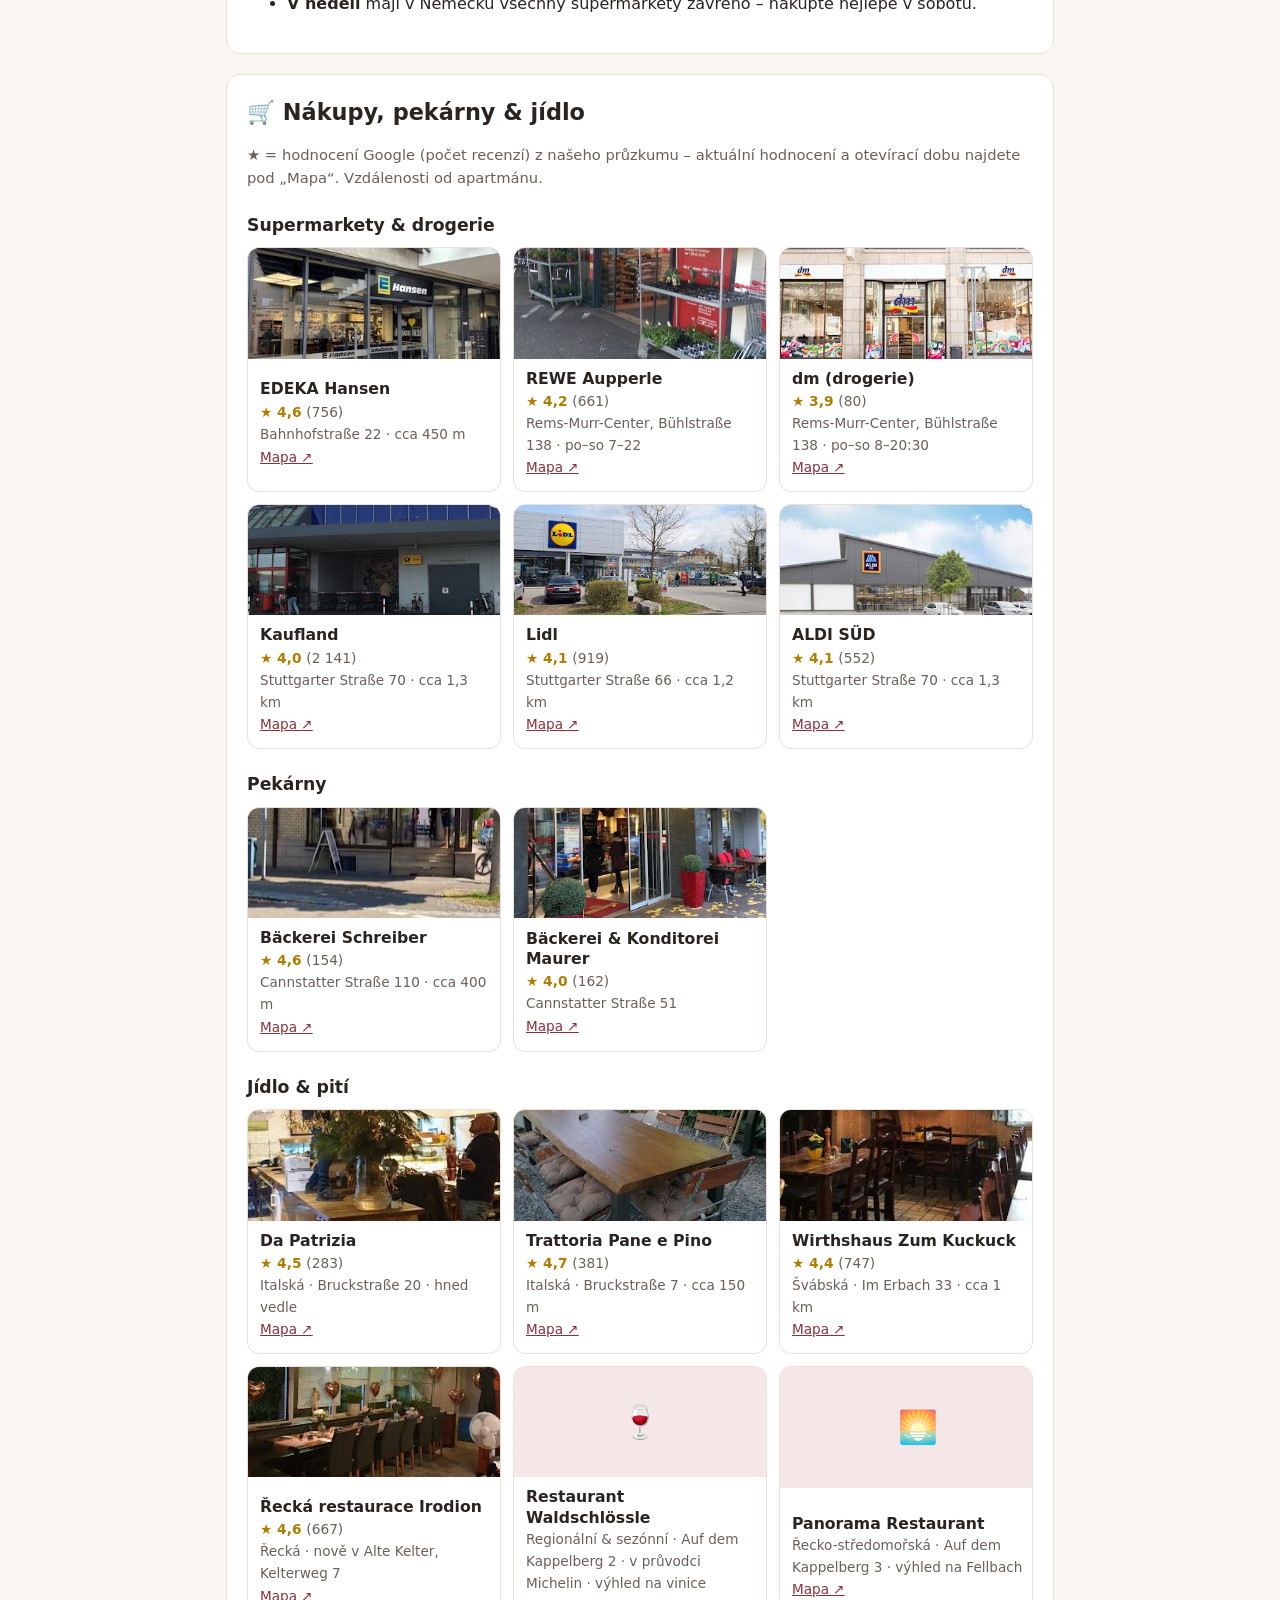
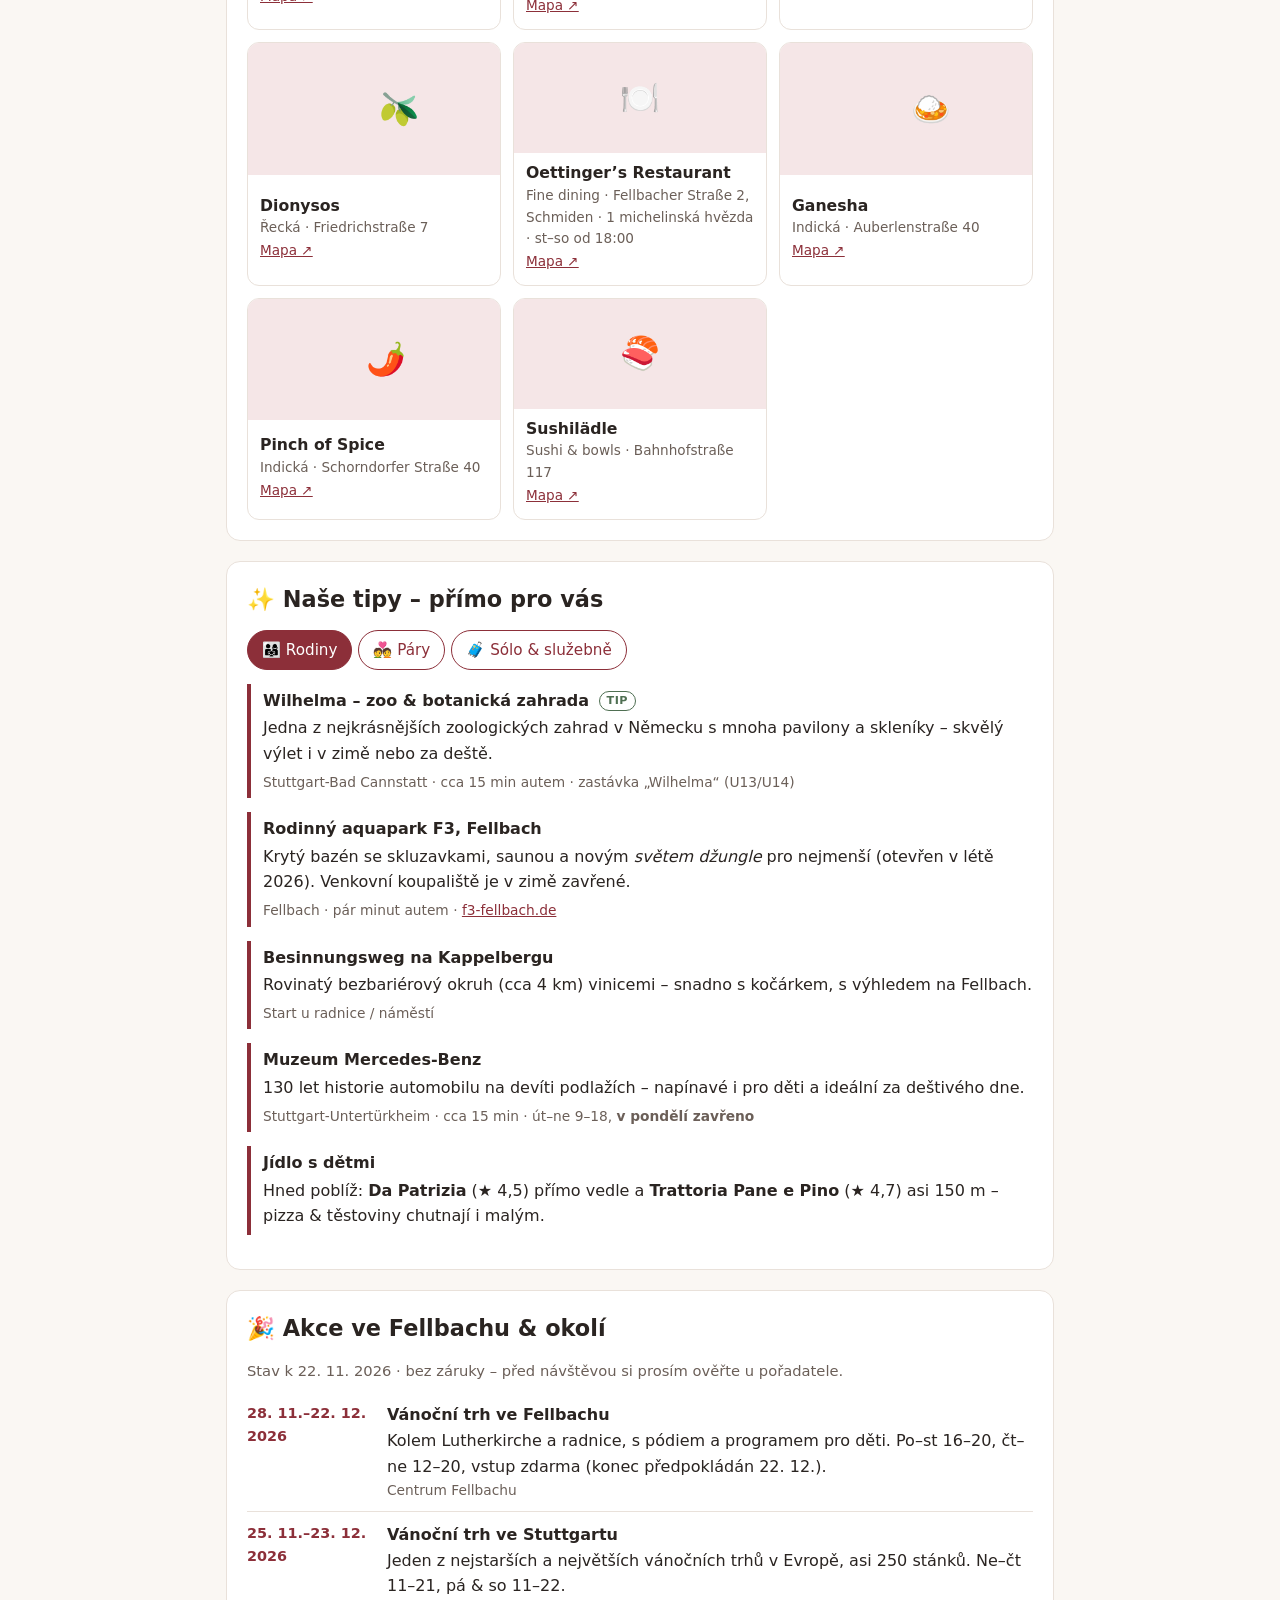
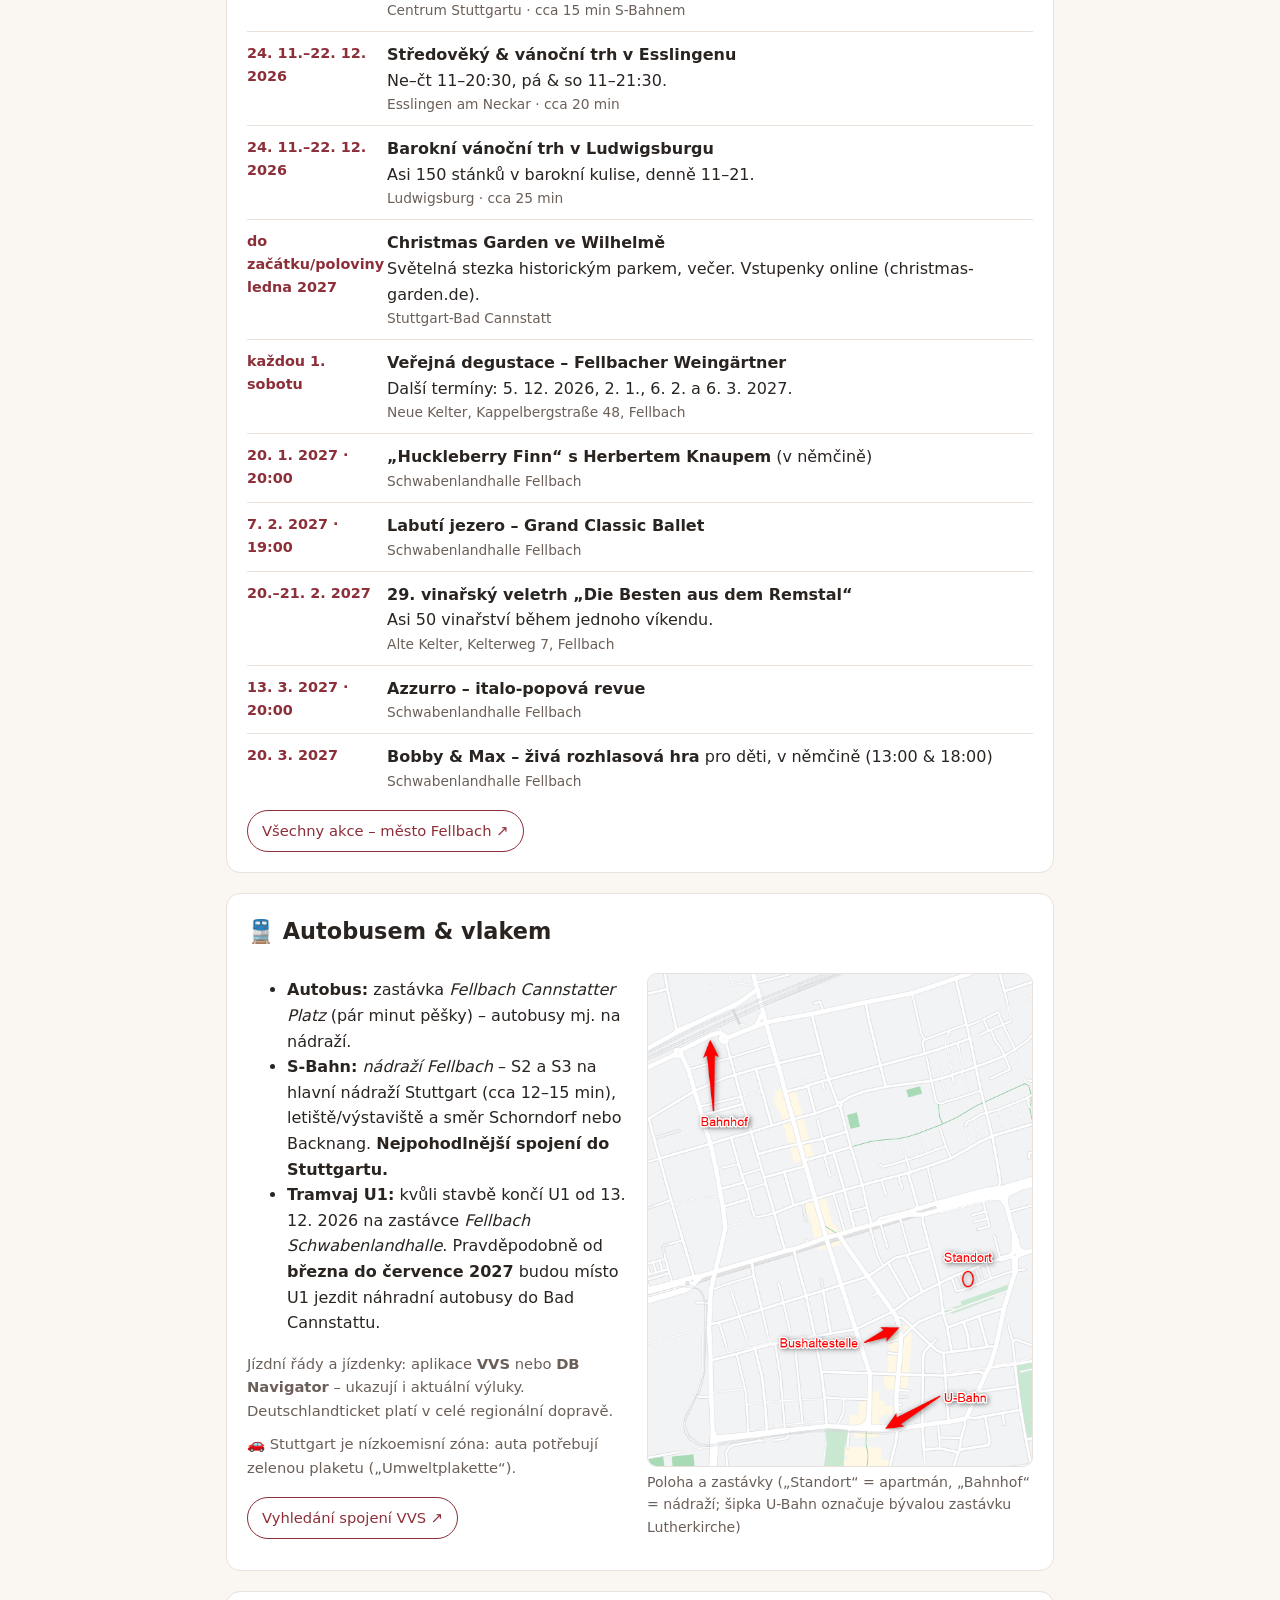
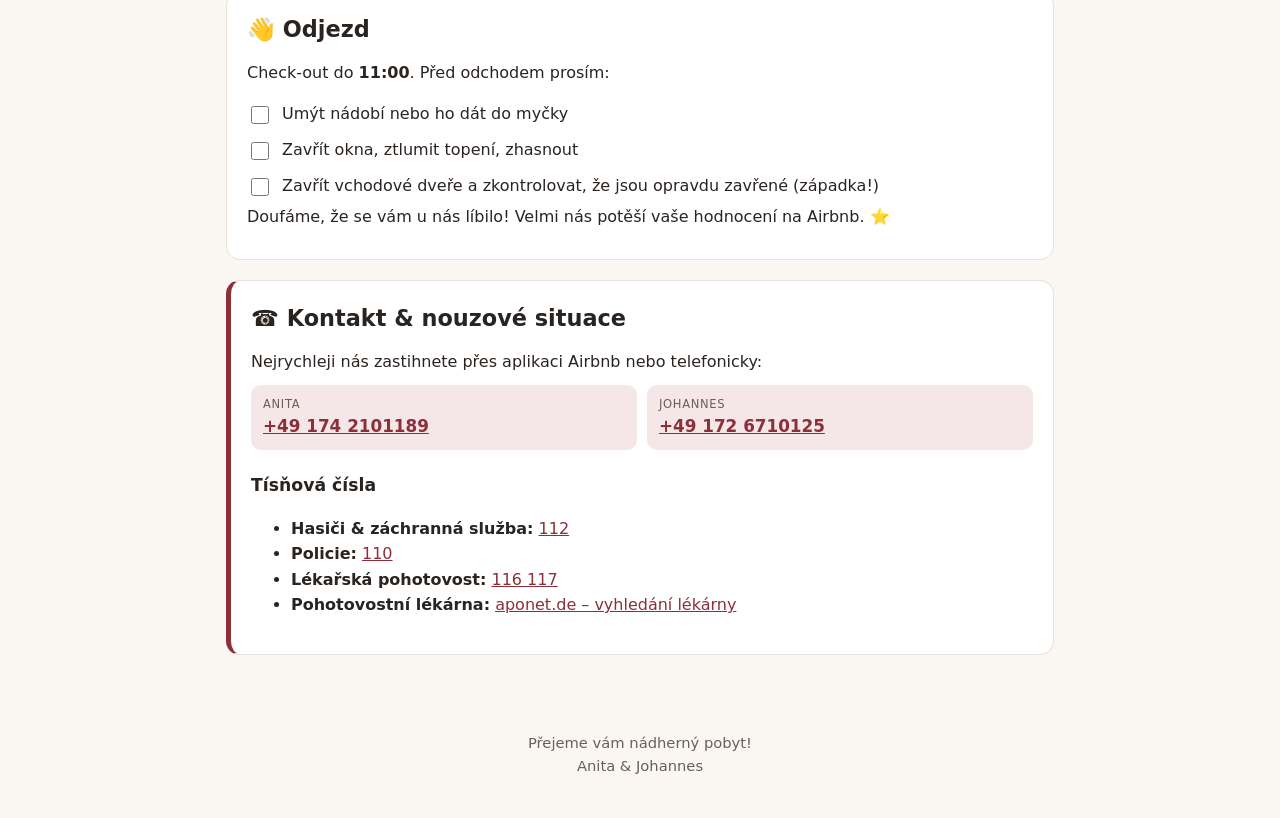
==== commit 5bdaab6f: "PDF: apply critic feedback (uniform typography, full pages, part-based page numbers, larger QR quiet" ====
--- a/cs.html
+++ b/cs.html
@@ -203,7 +203,7 @@
         <strong>Dionysos</strong>
         <span class="meta">Řecká · Friedrichstraße 7</span>
         <a class="map" href="https://www.google.com/maps/search/?api=1&amp;query=Dionysos+Friedrichstra%C3%9Fe+7+Fellbach" target="_blank" rel="noopener">Mapa ↗</a><img class="qr" src="assets/qr/f4826c216e.svg" alt=""></div></div>
-      <div class="place"><div class="place-ph" aria-hidden="true">⭐</div><div class="body">
+      <div class="place"><div class="place-ph" aria-hidden="true">🍽️</div><div class="body">
         <strong>Oettinger’s Restaurant</strong>
         <span class="meta">Fine dining · Fellbacher Straße 2, Schmiden · 1 michelinská hvězda · st–so od 18:00</span>
         <a class="map" href="https://www.google.com/maps/search/?api=1&amp;query=Oettinger%27s+Restaurant+Fellbacher+Stra%C3%9Fe+2+Fellbach" target="_blank" rel="noopener">Mapa ↗</a><img class="qr" src="assets/qr/57cc738c8f.svg" alt=""></div></div>
@@ -246,7 +246,7 @@
         <p>130 let historie automobilu na devíti podlažích – napínavé i pro děti a ideální za deštivého dne.</p>
         <span class="meta">Stuttgart-Untertürkheim · cca 15 min · út–ne 9–18, <strong>v pondělí zavřeno</strong></span></div>
       <div class="tip"><strong>Jídlo s dětmi</strong>
-        <p>Hned poblíž: <strong>Da Patrizia</strong> (★ 4,5) přímo vedle a <strong>Trattoria Pane e Pino</strong> (★ 4,7) asi 150 m – pizza &amp; těstoviny chutnají i malým.</p></div>
+        <p>Hned poblíž: <strong>Da Patrizia</strong> (★&nbsp;4,5) přímo vedle a <strong>Trattoria Pane e Pino</strong> (★&nbsp;4,7) asi 150 m – pizza &amp; těstoviny chutnají i malým.</p></div>
     </div>
 
     <div class="panel" id="p-paar" role="tabpanel" aria-labelledby="t-paar" hidden>
@@ -261,7 +261,7 @@
         <p>Teplá minerální voda ve vnitřních i venkovních bazénech a sauna – nádherně relaxační, zejména v zimě.</p>
         <span class="meta">Stuttgart-Bad Cannstatt · cca 15 min · zastávka „Mineralbäder“</span></div>
       <div class="tip"><strong>Večeře pro dva</strong>
-        <p><strong>Trattoria Pane e Pino</strong> (★ 4,7), <strong>Irodion</strong> (★ 4,6, řecká, nově v historické Alte Kelter) nebo pohodlně hned vedle v <strong>Da Patrizia</strong> (★ 4,5).</p></div>
+        <p><strong>Trattoria Pane e Pino</strong> (★&nbsp;4,7), <strong>Irodion</strong> (★&nbsp;4,6, řecká, nově v historické Alte Kelter) nebo pohodlně hned vedle v <strong>Da Patrizia</strong> (★&nbsp;4,5).</p></div>
       <div class="tip"><strong>Esslingen &amp; Ludwigsburg</strong>
         <p>Esslingen s hrázděným starým městem a hradem (cca 20 min) nebo rezidenční zámek Ludwigsburg, jeden z největších barokních zámků Německa (cca 25 min, v zimě s prohlídkami).</p></div>
     </div>
@@ -280,7 +280,7 @@
       <div class="tip"><strong>Víkendová túra ke Kernenturmu</strong>
         <p>Okruh přes Kappelberg vinicemi a lesem k rozhledně – cca 13,7 km, asi 4 hodiny. V zimě vyrazte brzy (kolem 17 h je tma) a pozor na náledí v lese.</p></div>
       <div class="tip"><strong>Švábská kuchyně</strong>
-        <p>Maultaschen a Kässpätzle ve <strong>Wirthshaus Zum Kuckuck</strong> (★ 4,4, 747 recenzí) – útulné, i když jdete sami.</p></div>
+        <p>Maultaschen a Kässpätzle ve <strong>Wirthshaus Zum Kuckuck</strong> (★&nbsp;4,4, 747 recenzí) – útulné, i když jdete sami.</p></div>
     </div>
   </section>
 
--- a/assets/style.css
+++ b/assets/style.css
@@ -191,6 +191,7 @@
 .wz-next { background: var(--accent); color: var(--on-accent); border: 0; }
 body.wz-open { overflow: hidden; }
 
+.print-only { display: none; }
 .qr-hint { display: none; font-size: .9rem; color: var(--muted); margin: 0 0 8px; }
 
 /* Deckblatt (nur im Druck/PDF) */
@@ -250,9 +251,10 @@
   /* Seitenaufteilung: Header/Fußzeile kommen aus scripts/build-pdf.js */
   @page { size: A4; margin: 20mm 13mm 15mm; }
   html { font-size: 12px; }
-  #einkaufen, #tipps, #veranstaltungen, #abreise { break-before: page; }
-  #unterwegs { break-inside: avoid; }
-  #einkaufen h3:nth-of-type(3) { break-before: page; }
+  #unterwegs { break-before: page; }
+  #veranstaltungen > h2 { margin-top: 6mm; }
+  #einkaufen > h2, #tipps > h2 { margin-top: 6mm; }
+  #abreise, #kontakt { break-inside: avoid; }
 
   h2 { font-size: 1.55rem; color: var(--accent); border-bottom-width: 3px; margin-bottom: 10px; }
   h3 { font-size: 1.15rem; margin: 14px 0 8px; }
@@ -265,10 +267,26 @@
   .place-ph { display: grid; font-size: 2.2rem; }
   .place .body { display: grid; grid-template-columns: 1fr 19mm; column-gap: 2mm; align-content: center; padding: 2mm 2mm 2mm 3mm; }
   .place .body > * { grid-column: 1; }
-  .place .body img.qr { display: block; grid-column: 2; grid-row: 1 / span 6; align-self: center; width: 19mm; height: 19mm; }
+  .place .body img.qr { display: block; grid-column: 2; grid-row: 1 / span 6; align-self: center; width: 21mm; height: 21mm; }
+  .place .body { grid-template-columns: 1fr 21mm; }
   .place strong { font-size: 1.05rem; line-height: 1.25; }
   .place .meta { font-size: .85rem; line-height: 1.35; }
   .qr-hint { display: block !important; }
+  .screen-only { display: none !important; }
+  .print-only { display: inline !important; }
+
+  /* einheitliche Typografie im Druck */
+  html { font-size: 12.5px; }
+  body { font-size: 1rem; line-height: 1.45; }
+  .tip .meta, .events .where, .place .meta { display: block; font-size: .88rem; line-height: 1.35; margin-top: 1mm; }
+  .tip p { margin: 1mm 0; }
+  .muted { font-size: .9rem; }
+  /* Karten ohne Foto: keine Platzhalter-Kachel im Druck */
+  .place:has(.place-ph) { grid-template-columns: 1fr; }
+  .place-ph { display: none !important; }
+  /* weniger Farbe beim Drucken */
+  .tile, .note { background: #fff !important; border: 1px solid var(--accent); }
+  #unterwegs figure img { max-height: 95mm; }
 
   /* kompakter, damit keine fast leeren Seiten entstehen */
   html { font-size: 11.2px; }
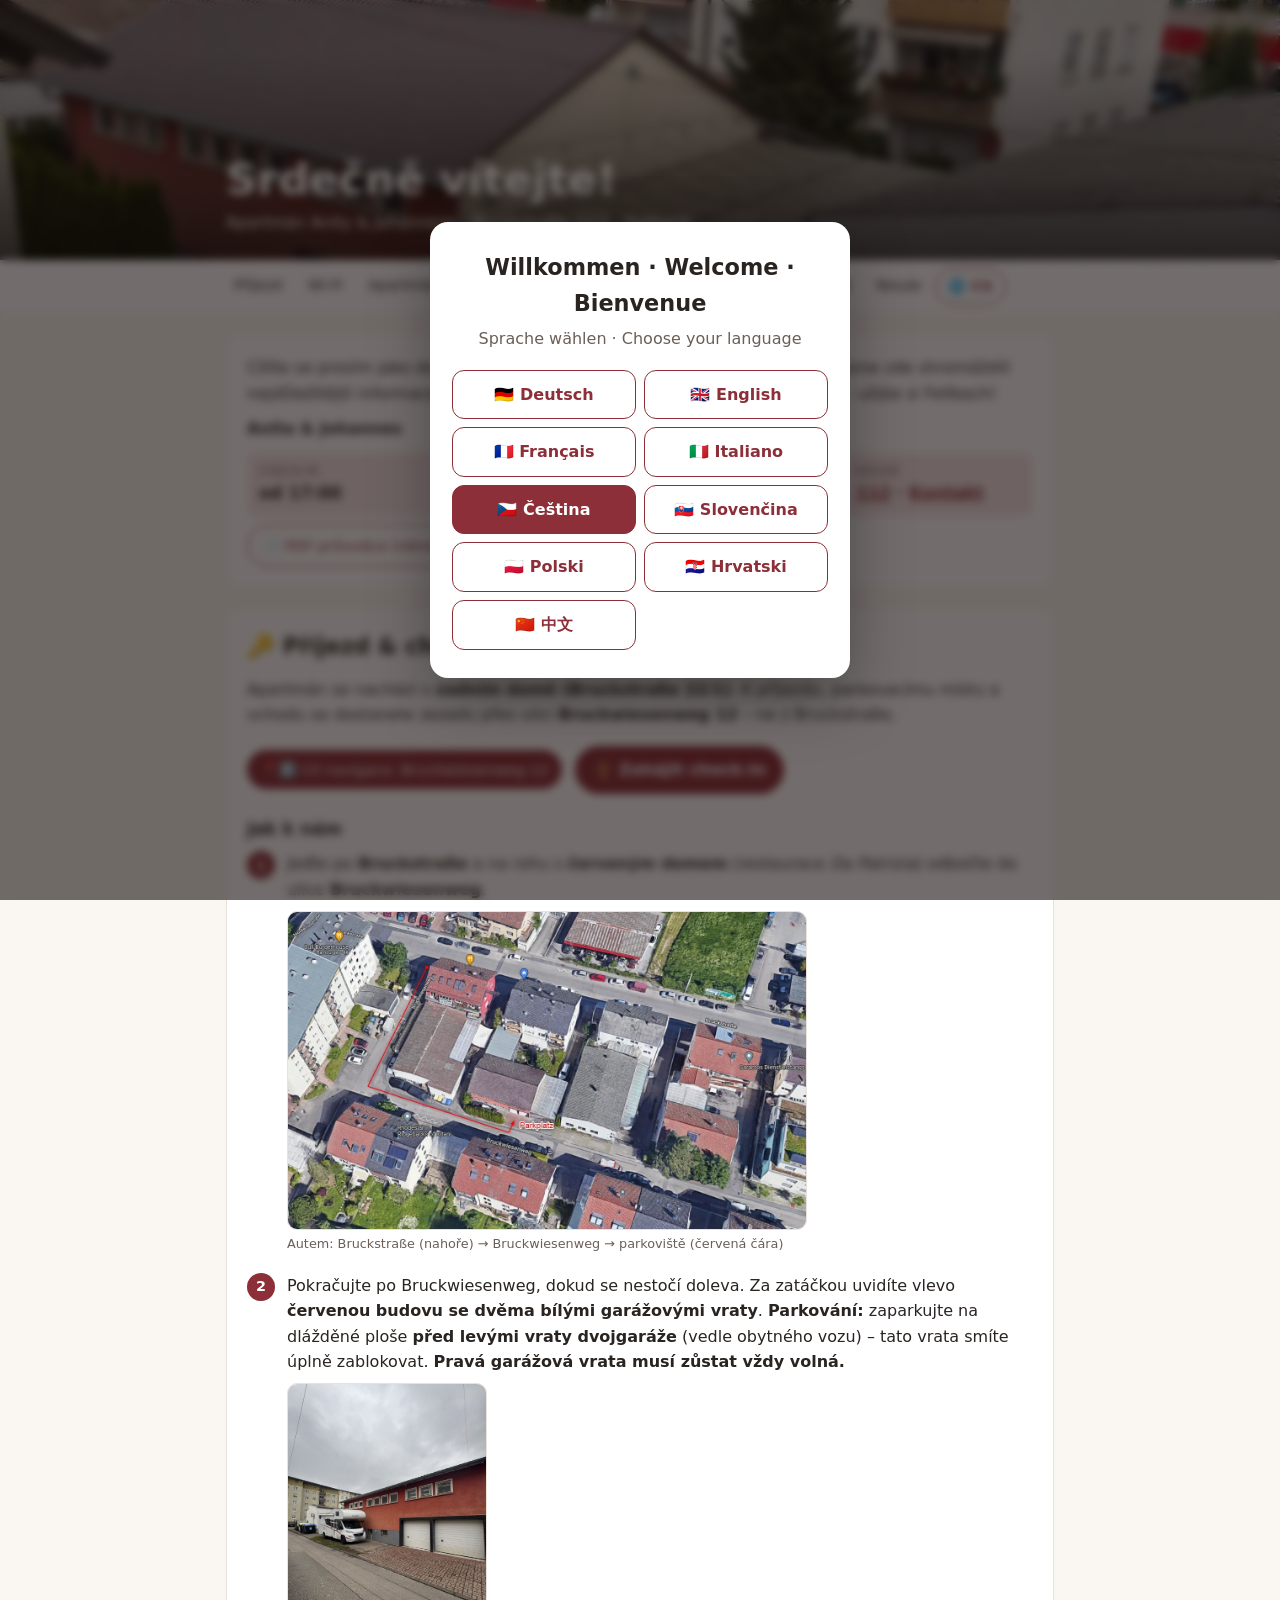
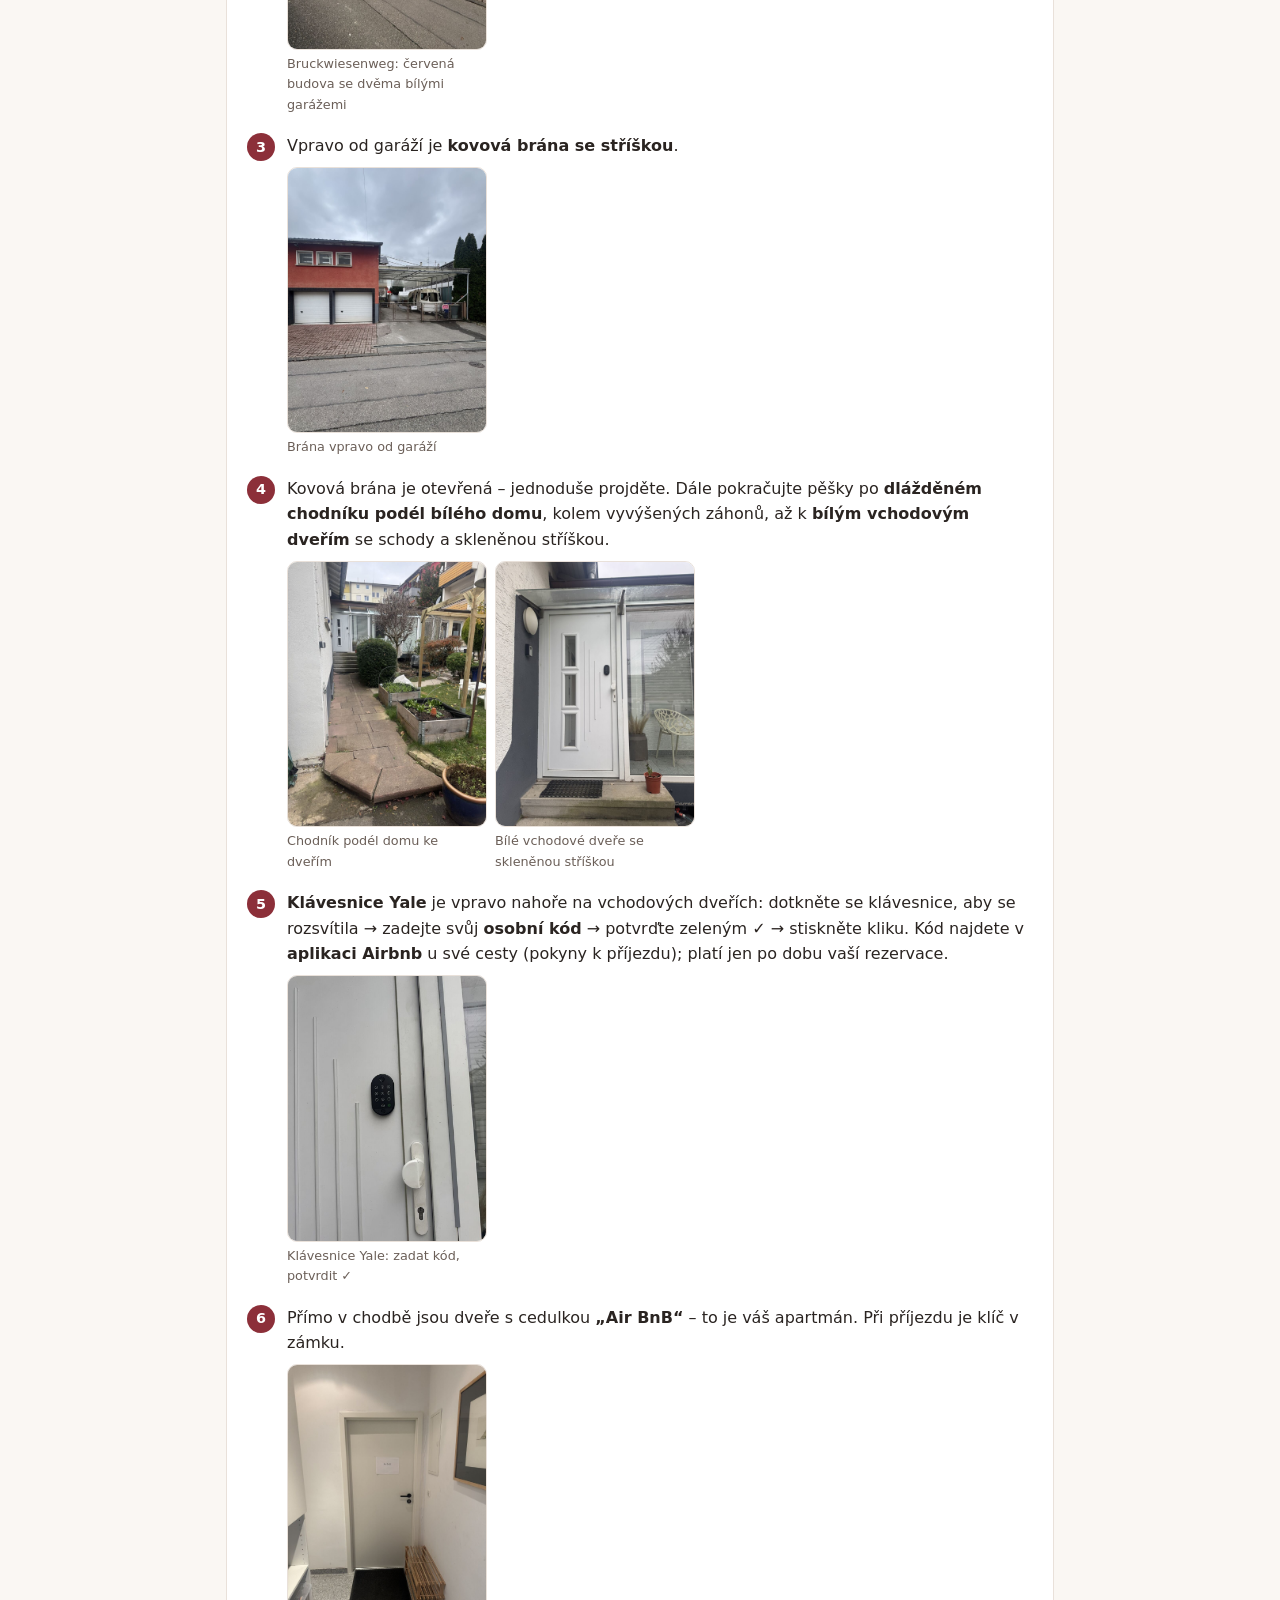
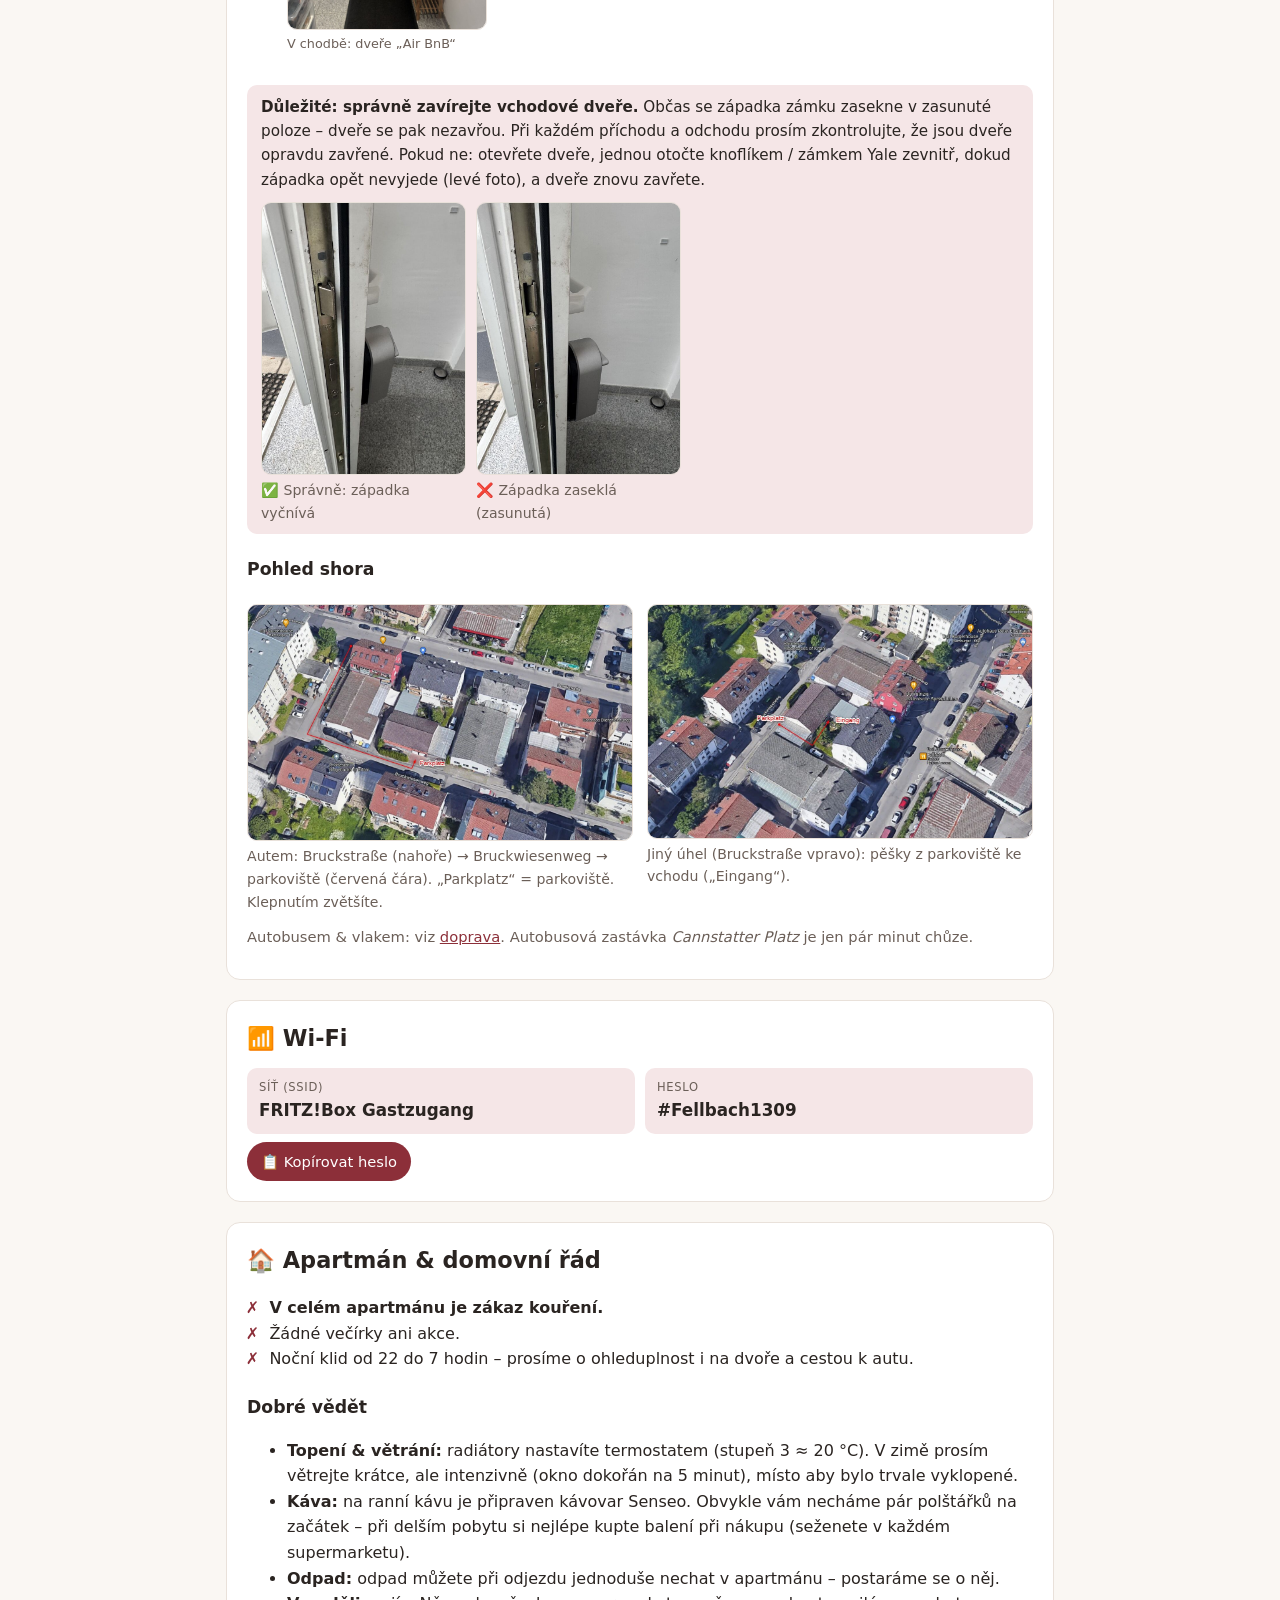
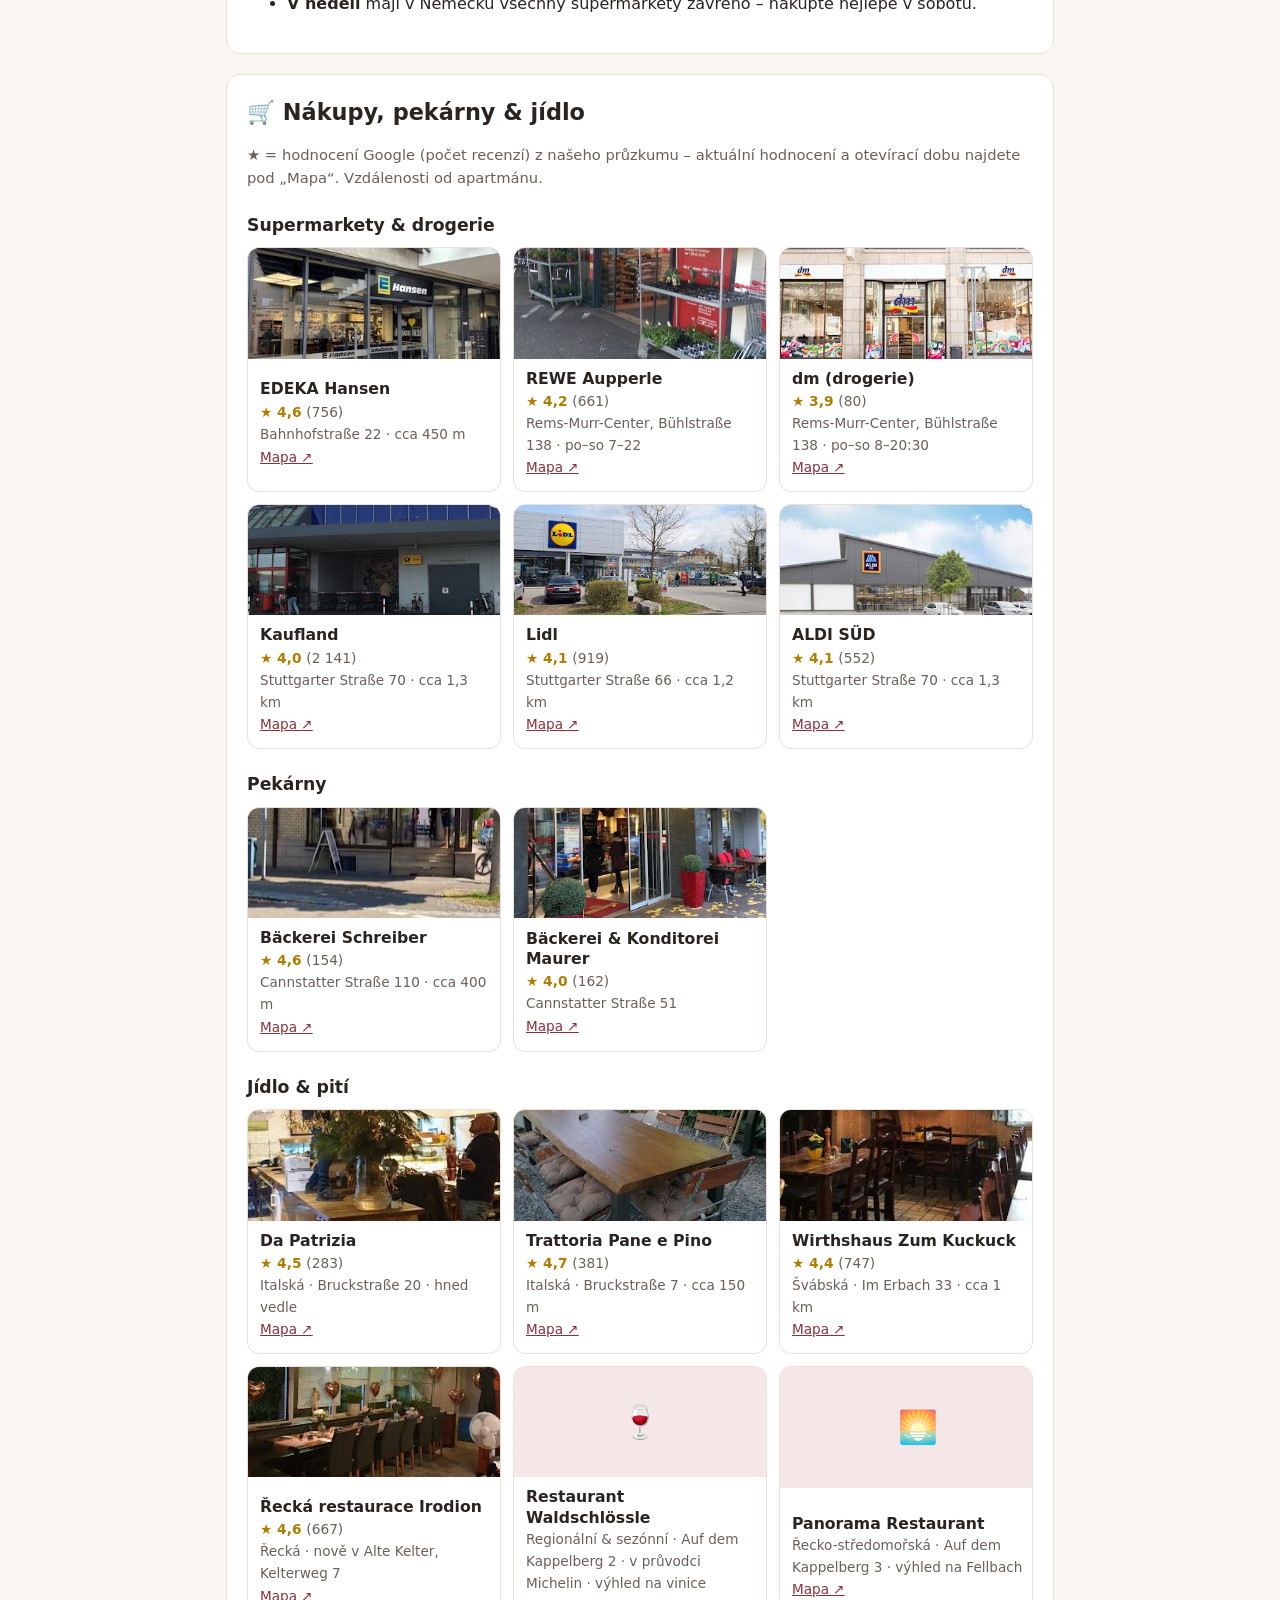
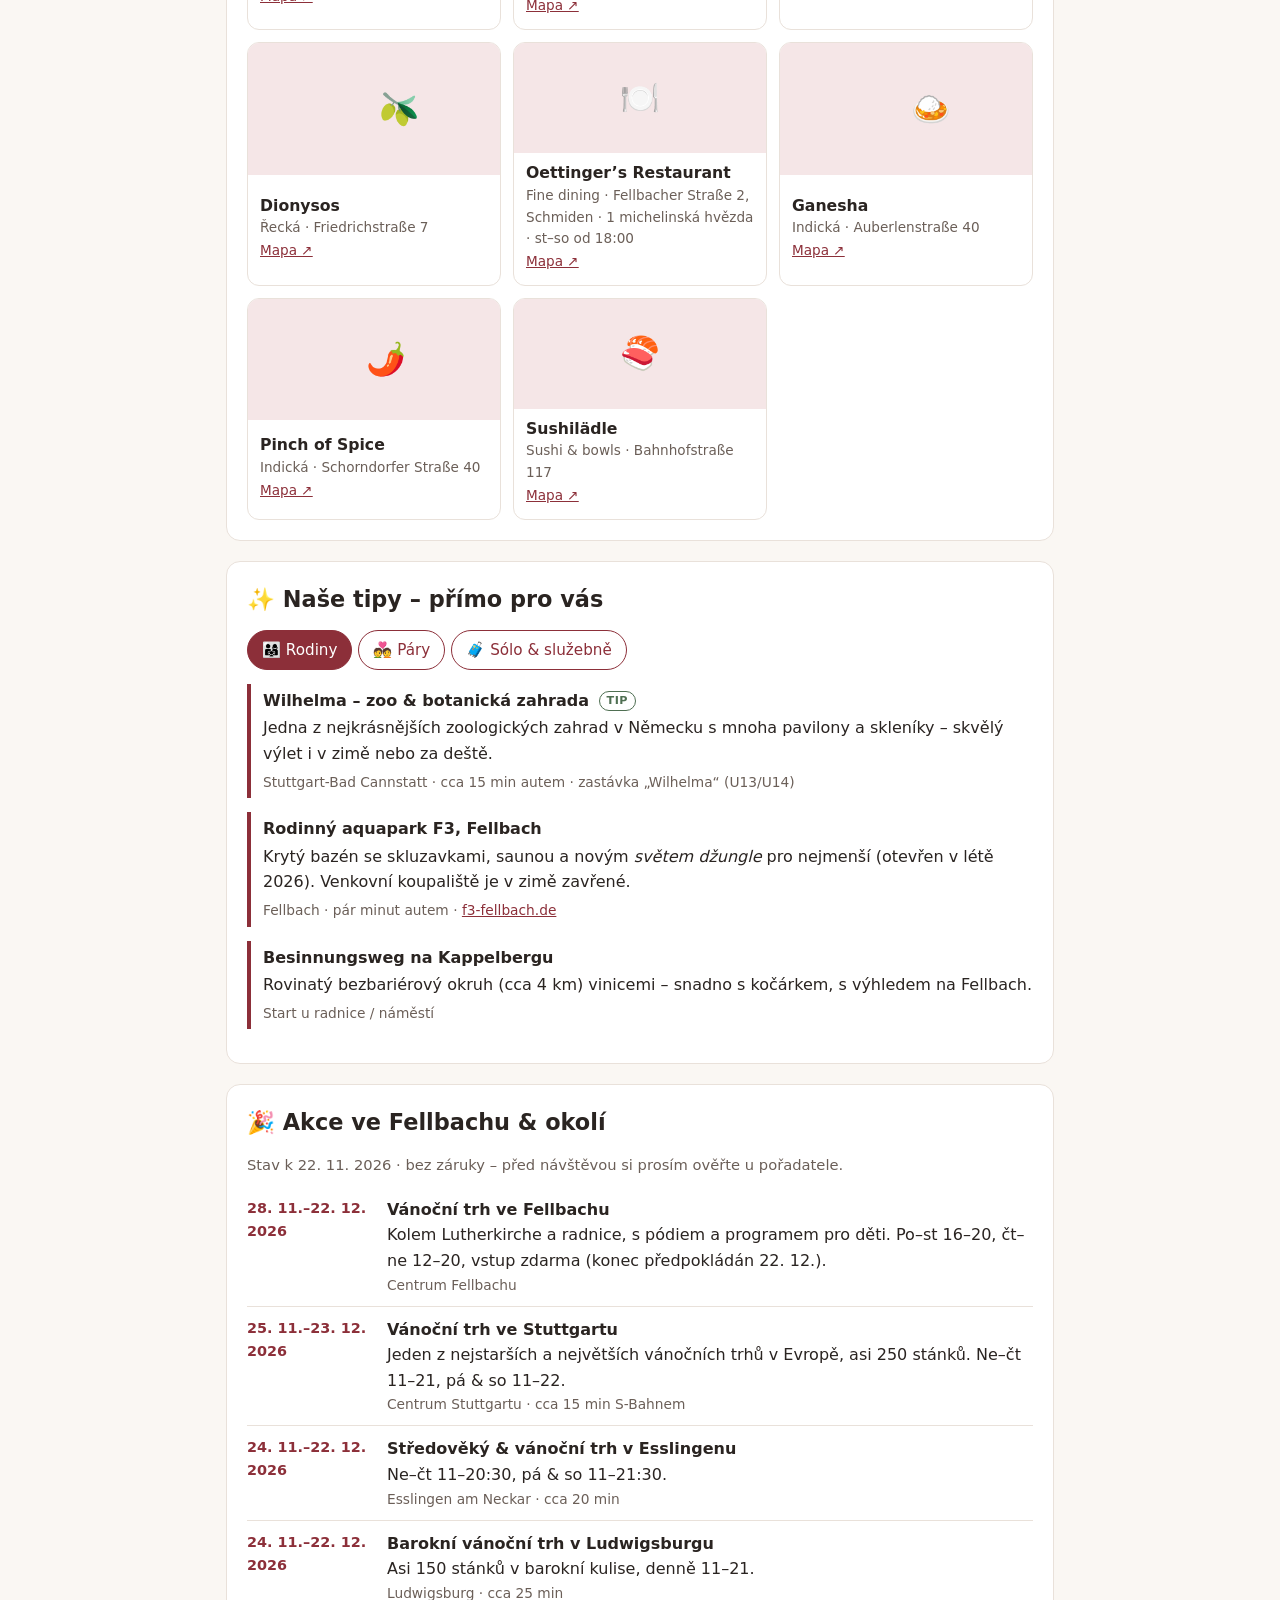
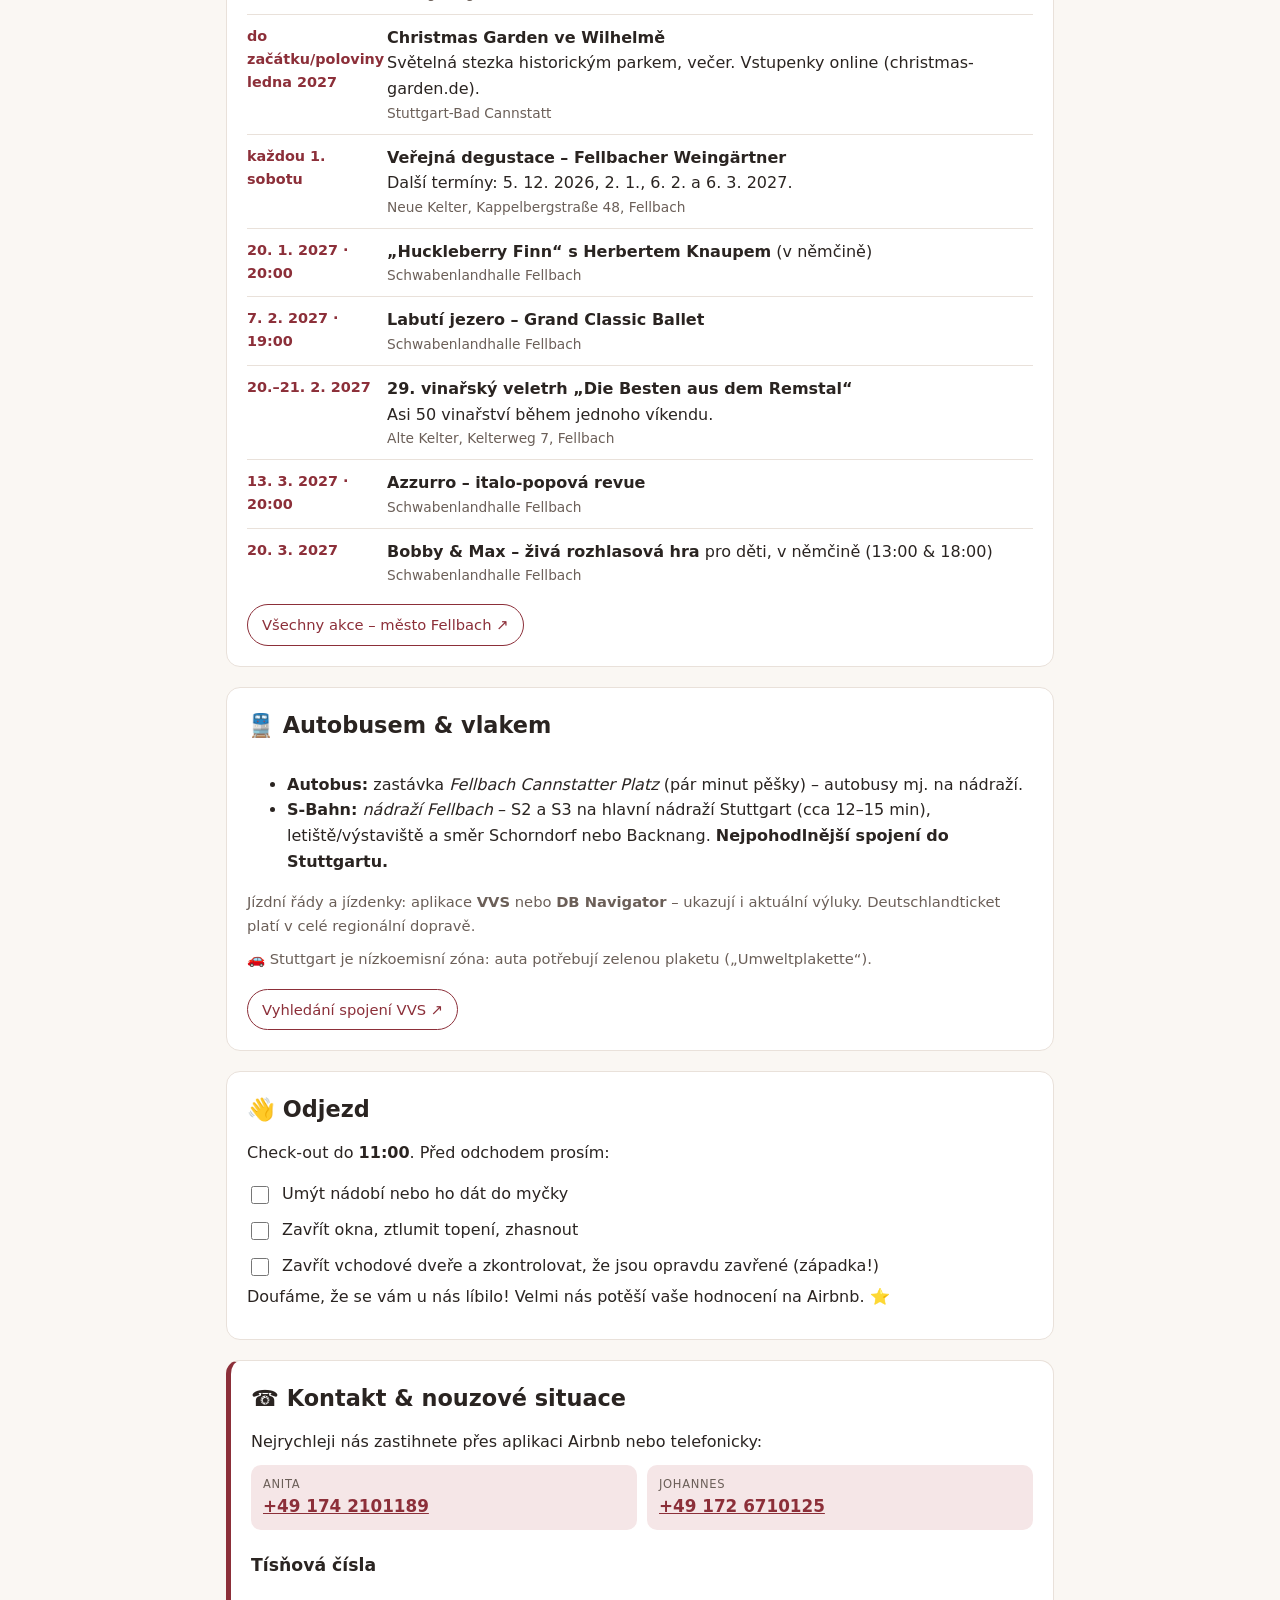
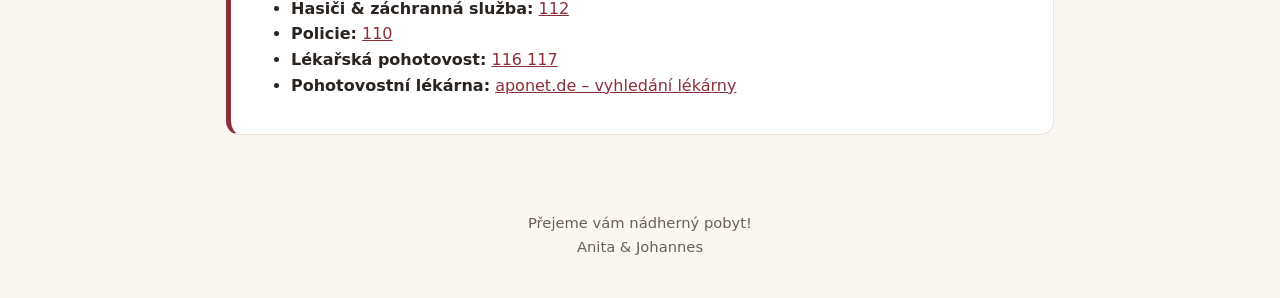
==== commit 17df48ee: "New cover photo, transit section with VVS link/QR instead of map and U1 details, remove duplicate me" ====
--- a/cs.html
+++ b/cs.html
@@ -242,11 +242,6 @@
       <div class="tip"><strong>Besinnungsweg na Kappelbergu</strong>
         <p>Rovinatý bezbariérový okruh (cca 4 km) vinicemi – snadno s kočárkem, s výhledem na Fellbach.</p>
         <span class="meta">Start u radnice / náměstí</span></div>
-      <div class="tip"><strong>Muzeum Mercedes-Benz</strong>
-        <p>130 let historie automobilu na devíti podlažích – napínavé i pro děti a ideální za deštivého dne.</p>
-        <span class="meta">Stuttgart-Untertürkheim · cca 15 min · út–ne 9–18, <strong>v pondělí zavřeno</strong></span></div>
-      <div class="tip"><strong>Jídlo s dětmi</strong>
-        <p>Hned poblíž: <strong>Da Patrizia</strong> (★&nbsp;4,5) přímo vedle a <strong>Trattoria Pane e Pino</strong> (★&nbsp;4,7) asi 150 m – pizza &amp; těstoviny chutnají i malým.</p></div>
     </div>
 
     <div class="panel" id="p-paar" role="tabpanel" aria-labelledby="t-paar" hidden>
@@ -260,8 +255,6 @@
       <div class="tip"><strong>Minerální lázně Leuze</strong>
         <p>Teplá minerální voda ve vnitřních i venkovních bazénech a sauna – nádherně relaxační, zejména v zimě.</p>
         <span class="meta">Stuttgart-Bad Cannstatt · cca 15 min · zastávka „Mineralbäder“</span></div>
-      <div class="tip"><strong>Večeře pro dva</strong>
-        <p><strong>Trattoria Pane e Pino</strong> (★&nbsp;4,7), <strong>Irodion</strong> (★&nbsp;4,6, řecká, nově v historické Alte Kelter) nebo pohodlně hned vedle v <strong>Da Patrizia</strong> (★&nbsp;4,5).</p></div>
       <div class="tip"><strong>Esslingen &amp; Ludwigsburg</strong>
         <p>Esslingen s hrázděným starým městem a hradem (cca 20 min) nebo rezidenční zámek Ludwigsburg, jeden z největších barokních zámků Německa (cca 25 min, v zimě s prohlídkami).</p></div>
     </div>
@@ -279,8 +272,6 @@
         <span class="meta">Stuttgart-Degerloch · cca 25 min autem</span></div>
       <div class="tip"><strong>Víkendová túra ke Kernenturmu</strong>
         <p>Okruh přes Kappelberg vinicemi a lesem k rozhledně – cca 13,7 km, asi 4 hodiny. V zimě vyrazte brzy (kolem 17 h je tma) a pozor na náledí v lese.</p></div>
-      <div class="tip"><strong>Švábská kuchyně</strong>
-        <p>Maultaschen a Kässpätzle ve <strong>Wirthshaus Zum Kuckuck</strong> (★&nbsp;4,4, 747 recenzí) – útulné, i když jdete sami.</p></div>
     </div>
   </section>
 
@@ -332,16 +323,12 @@
         <ul>
           <li><strong>Autobus:</strong> zastávka <em>Fellbach Cannstatter Platz</em> (pár minut pěšky) – autobusy mj. na nádraží.</li>
           <li><strong>S-Bahn:</strong> <em>nádraží Fellbach</em> – S2 a S3 na hlavní nádraží Stuttgart (cca 12–15 min), letiště/výstaviště a směr Schorndorf nebo Backnang. <strong>Nejpohodlnější spojení do Stuttgartu.</strong></li>
-          <li><strong>Tramvaj U1:</strong> kvůli stavbě končí U1 od 13. 12. 2026 na zastávce <em>Fellbach Schwabenlandhalle</em>. Pravděpodobně od <strong>března do července 2027</strong> budou místo U1 jezdit náhradní autobusy do Bad Cannstattu.</li>
         </ul>
         <p class="muted">Jízdní řády a jízdenky: aplikace <strong>VVS</strong> nebo <strong>DB Navigator</strong> – ukazují i aktuální výluky. Deutschlandticket platí v celé regionální dopravě.</p>
         <p class="muted">🚗 Stuttgart je nízkoemisní zóna: auta potřebují zelenou plaketu („Umweltplakette“).</p>
         <a class="btn secondary no-print" href="https://www.vvs.de/en/" target="_blank" rel="noopener">Vyhledání spojení VVS ↗</a>
       </div>
-      <figure>
-        <img src="assets/oepnv-karte.png" alt="Mapa s apartmánem, autobusovou zastávkou Cannstatter Platz, zastávkou tramvaje a nádražím Fellbach" loading="lazy">
-        <figcaption>Poloha a zastávky („Standort“ = apartmán, „Bahnhof“ = nádraží; šipka U-Bahn označuje bývalou zastávku Lutherkirche)</figcaption>
-      </figure>
+      <div class="print-qr"><img src="assets/qr-vvs.svg" alt=""><strong>VVS</strong><span>Vyhledání spojení</span><small>vvs.de</small></div>
     </div>
   </section>
 
--- a/assets/style.css
+++ b/assets/style.css
@@ -193,6 +193,8 @@
 
 .print-only { display: none; }
 .qr-hint { display: none; font-size: .9rem; color: var(--muted); margin: 0 0 8px; }
+
+.print-qr { display: none; }
 
 /* Deckblatt (nur im Druck/PDF) */
 .cover { display: none; }
@@ -251,7 +253,7 @@
   /* Seitenaufteilung: Header/Fußzeile kommen aus scripts/build-pdf.js */
   @page { size: A4; margin: 20mm 13mm 15mm; }
   html { font-size: 12px; }
-  #unterwegs { break-before: page; }
+  #veranstaltungen, #unterwegs { break-before: page; }
   #veranstaltungen > h2 { margin-top: 6mm; }
   #einkaufen > h2, #tipps > h2 { margin-top: 6mm; }
   #abreise, #kontakt { break-inside: avoid; }
@@ -286,7 +288,11 @@
   .place-ph { display: none !important; }
   /* weniger Farbe beim Drucken */
   .tile, .note { background: #fff !important; border: 1px solid var(--accent); }
-  #unterwegs figure img { max-height: 95mm; }
+  .print-qr { display: flex !important; flex-direction: column; align-items: center; justify-content: center; gap: 1mm;
+              border: 1.5px solid var(--accent); border-radius: 3mm; padding: 4mm; max-width: 60mm; margin-left: auto; }
+  .print-qr img { width: 32mm; height: 32mm; }
+  .print-qr strong { color: var(--accent); font-size: 1.15rem; }
+  .print-qr small { color: var(--muted); }
 
   /* kompakter, damit keine fast leeren Seiten entstehen */
   html { font-size: 11.2px; }
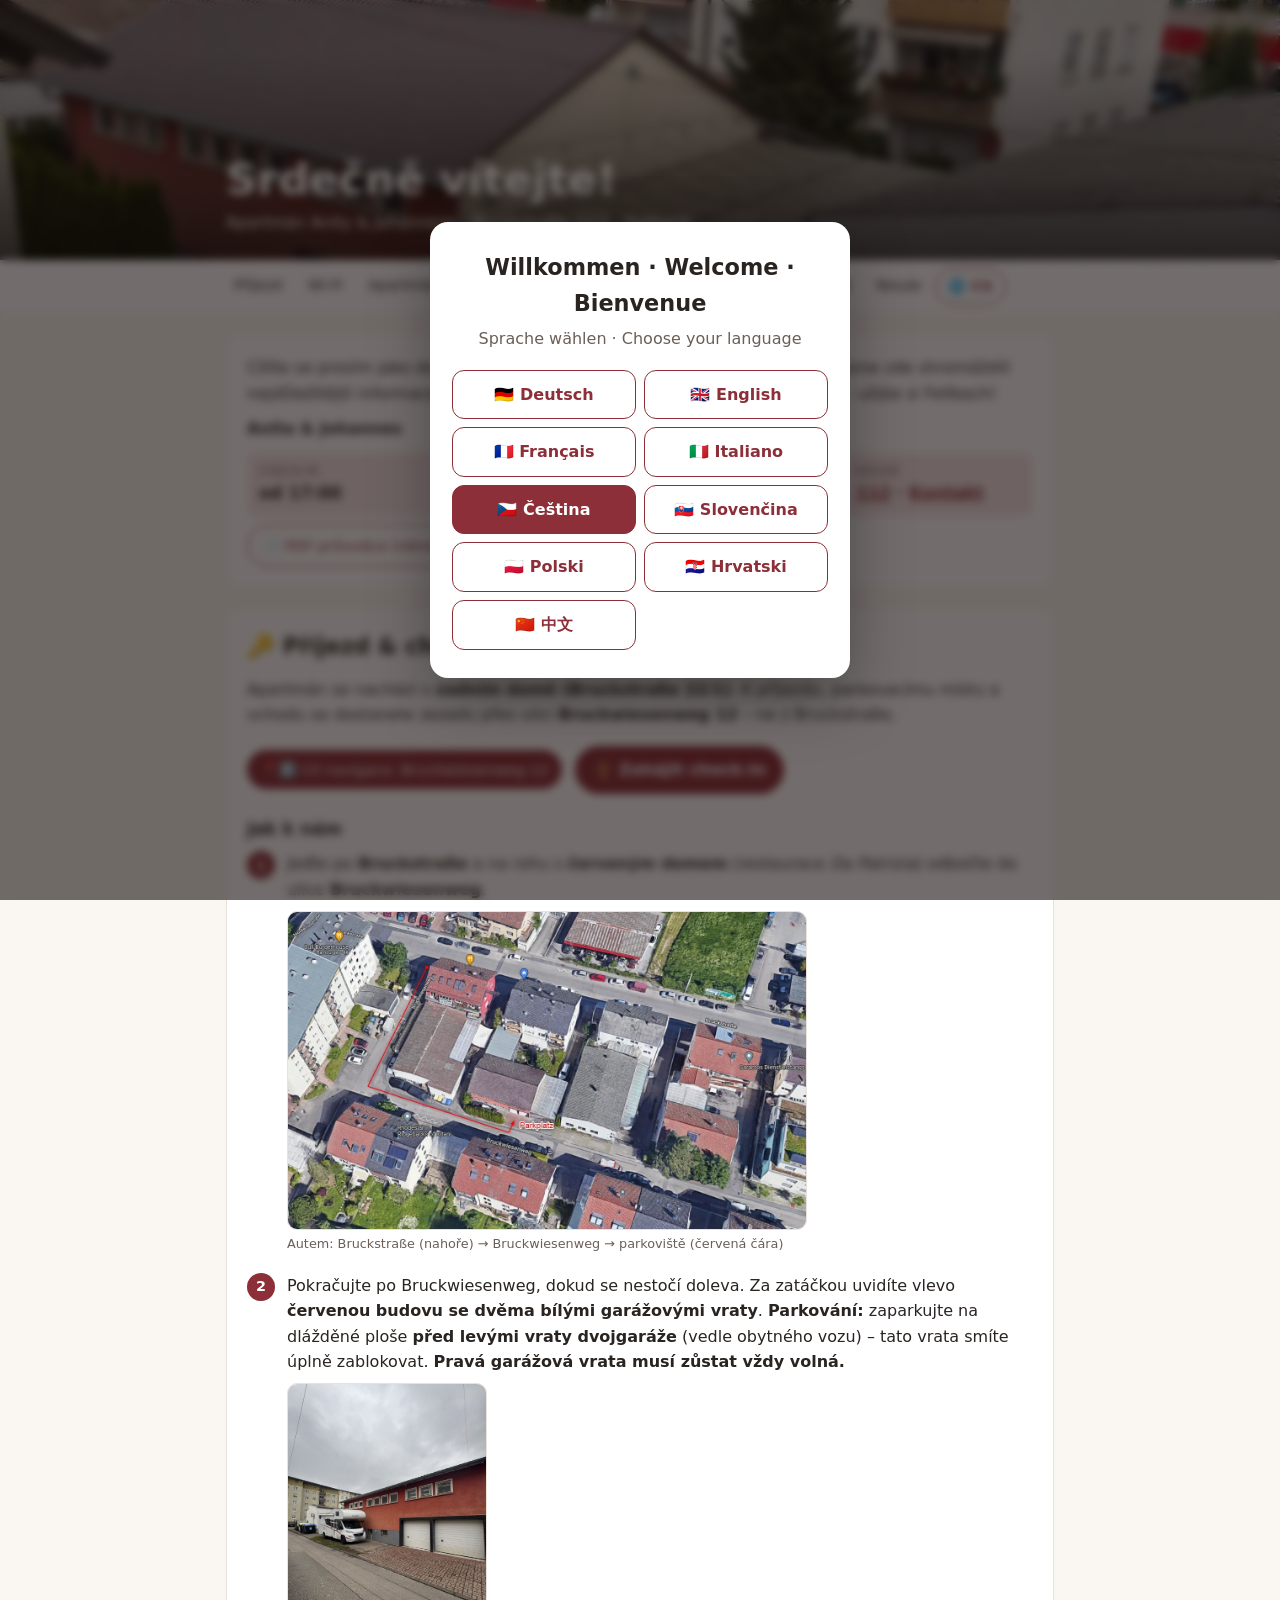
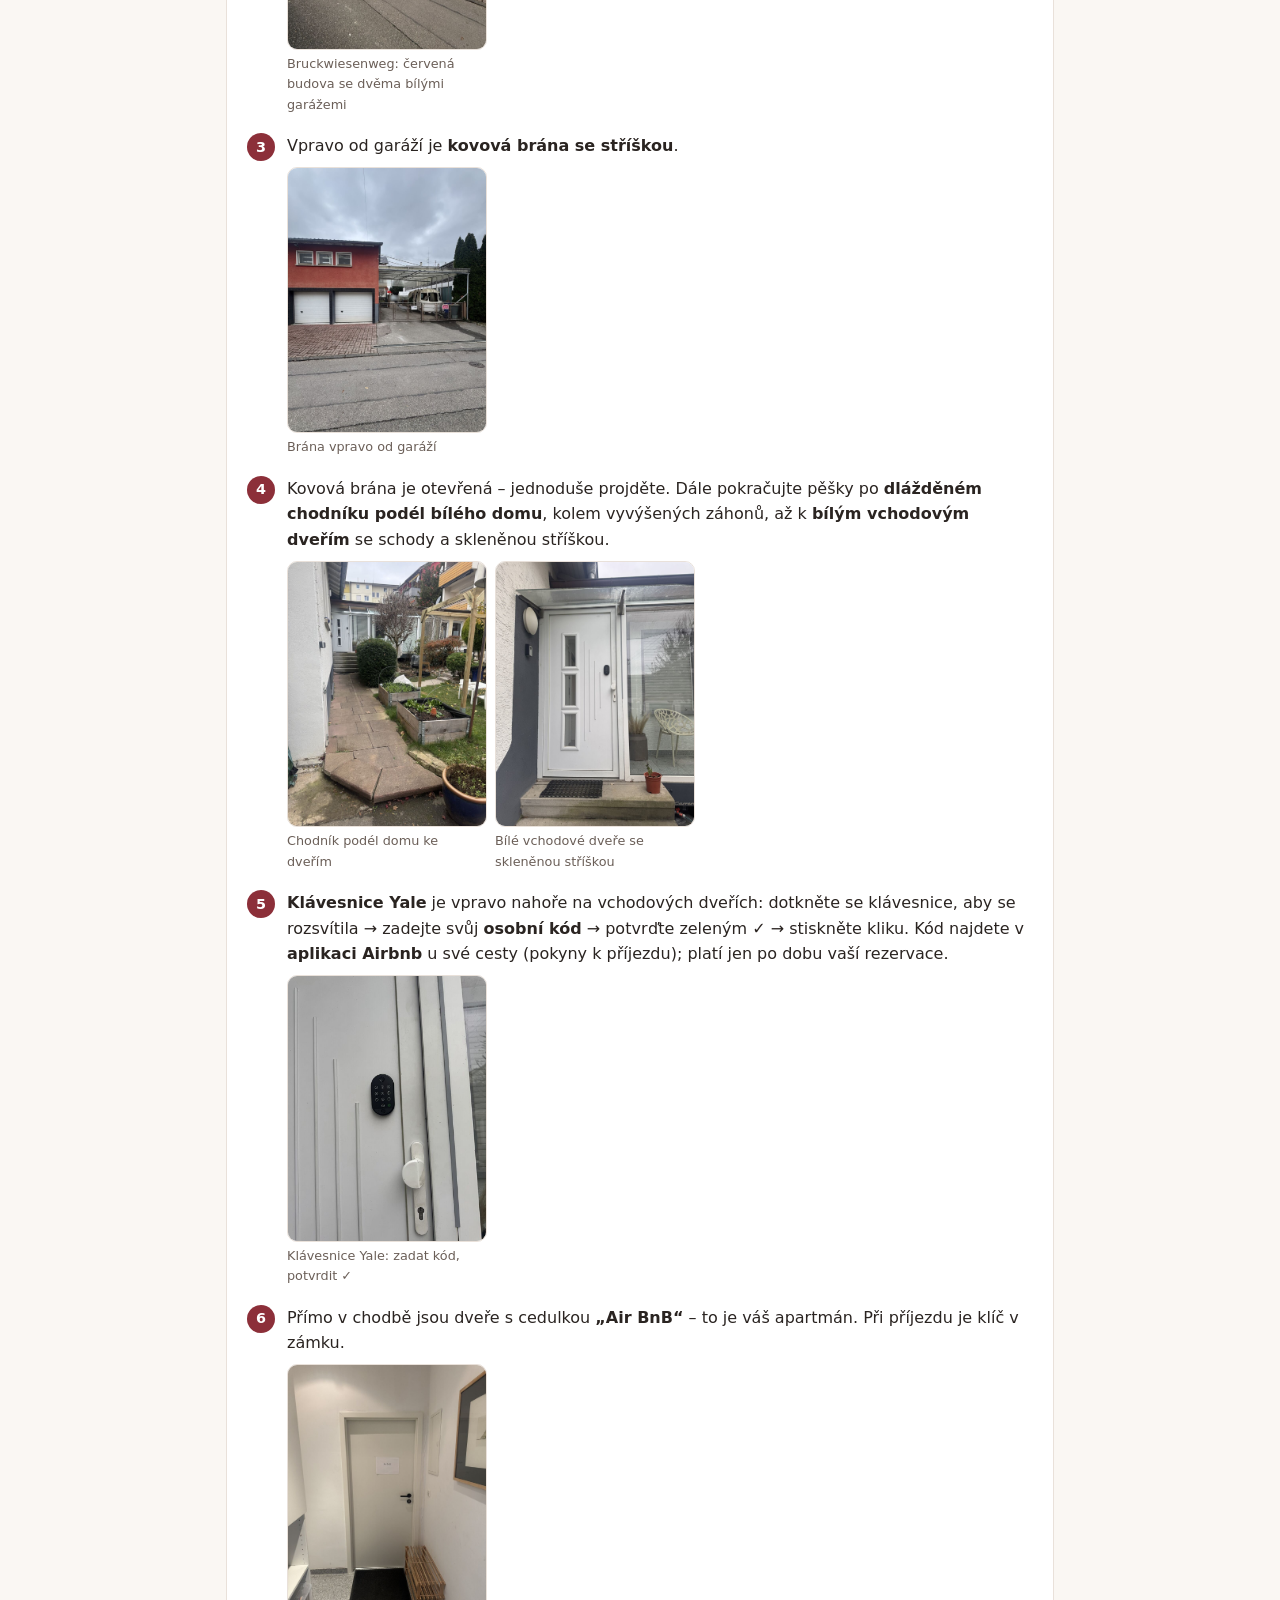
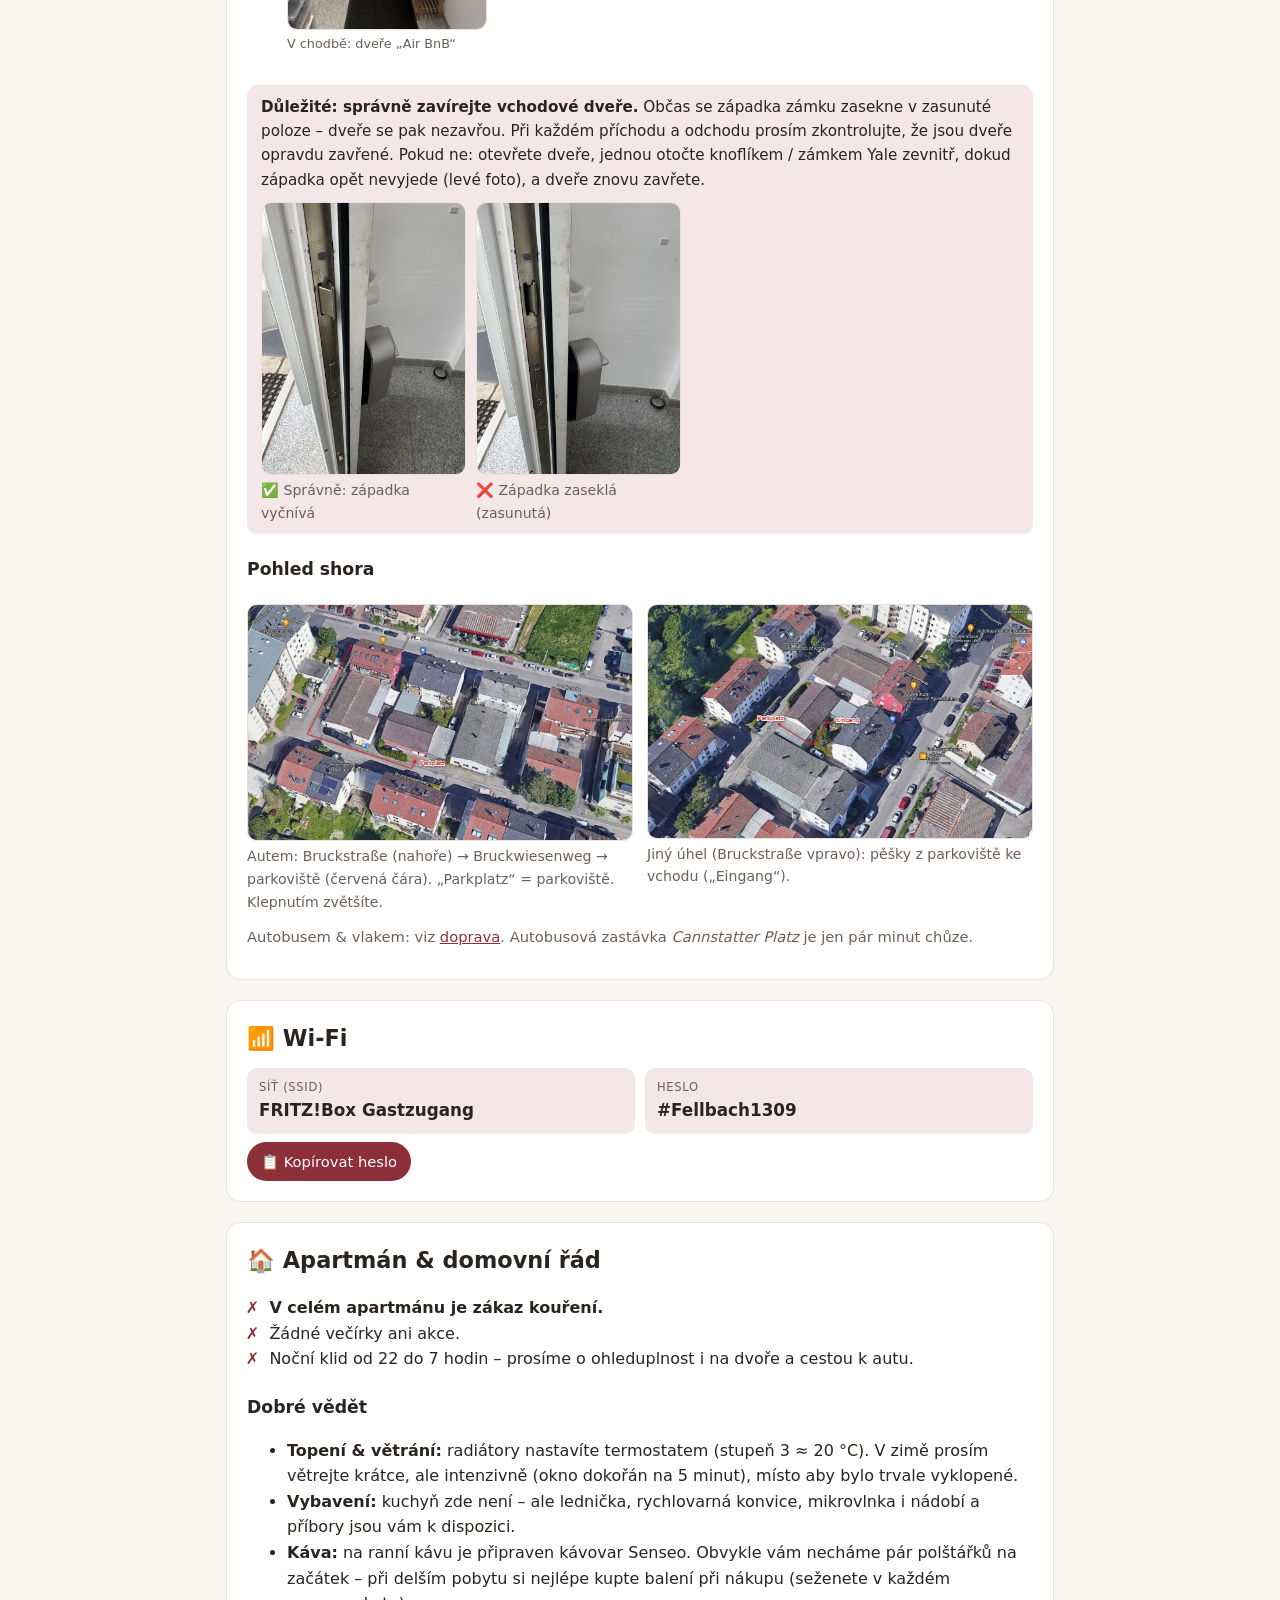
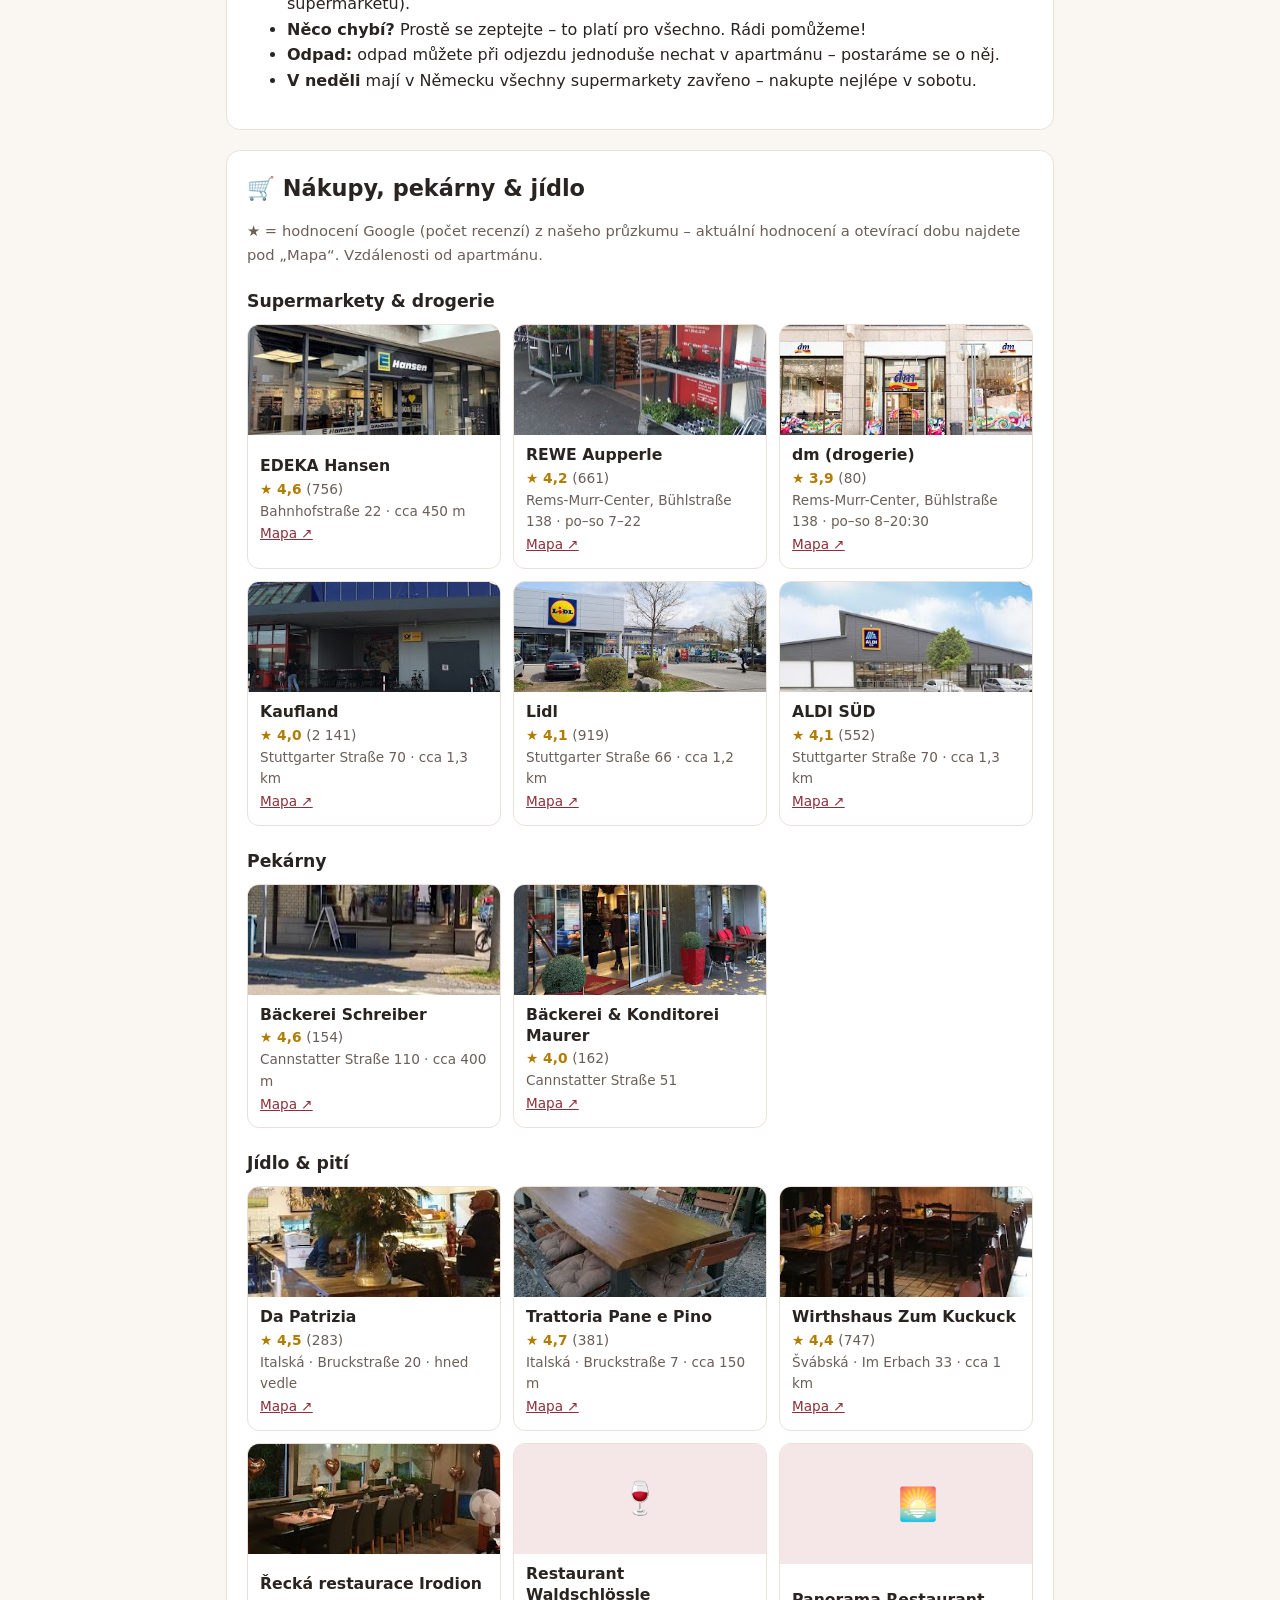
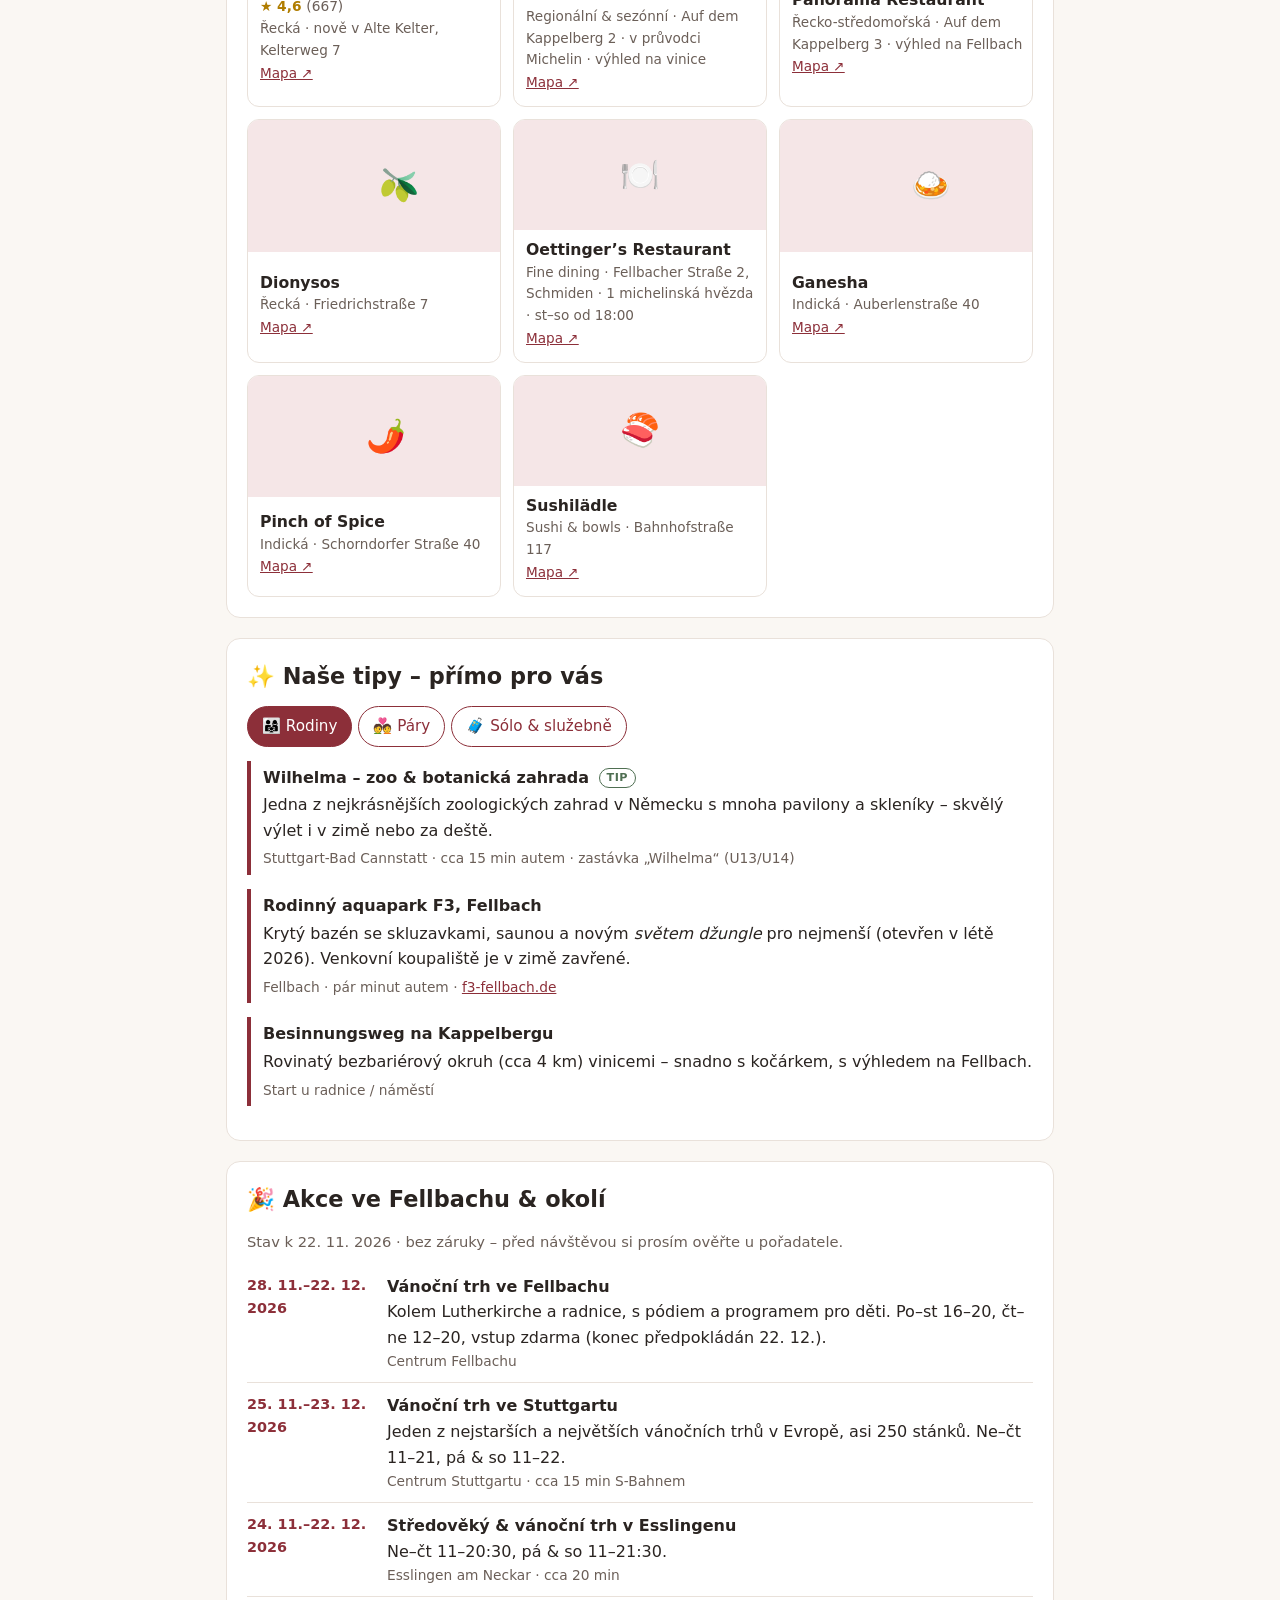
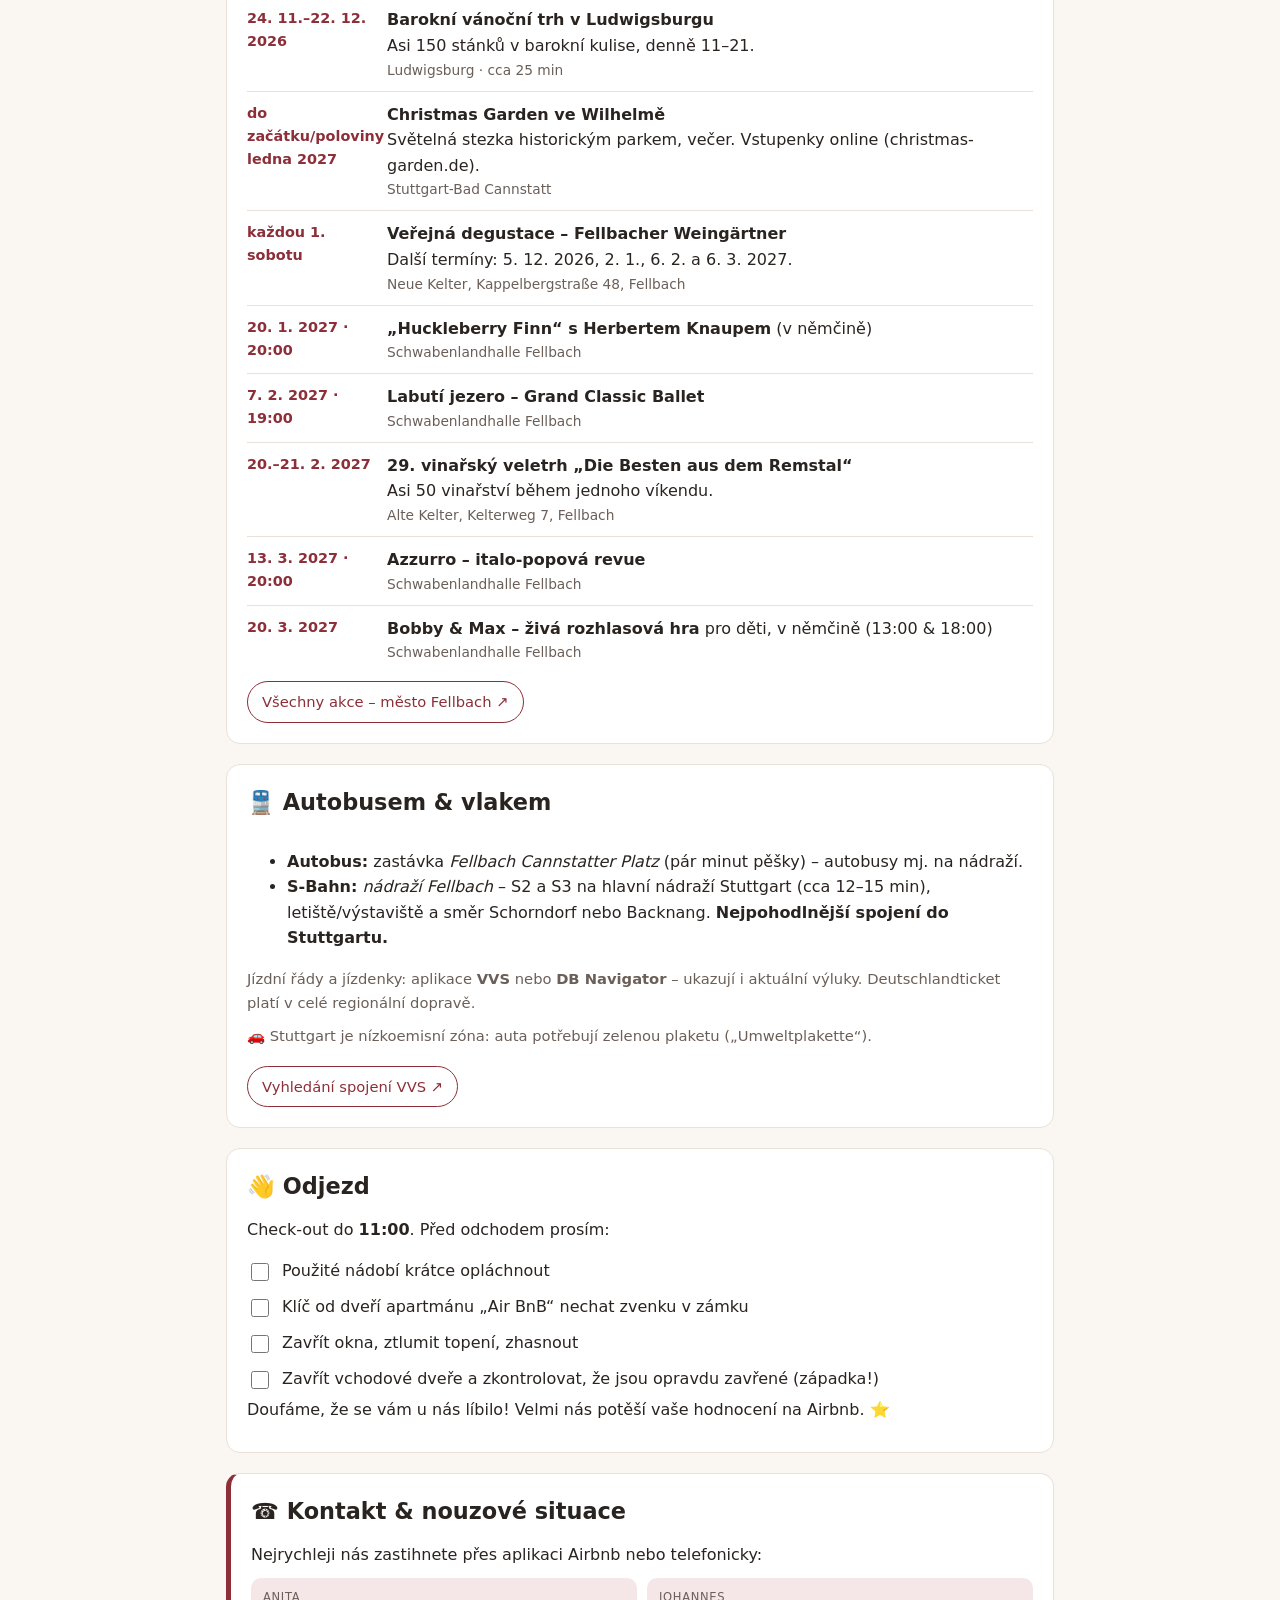
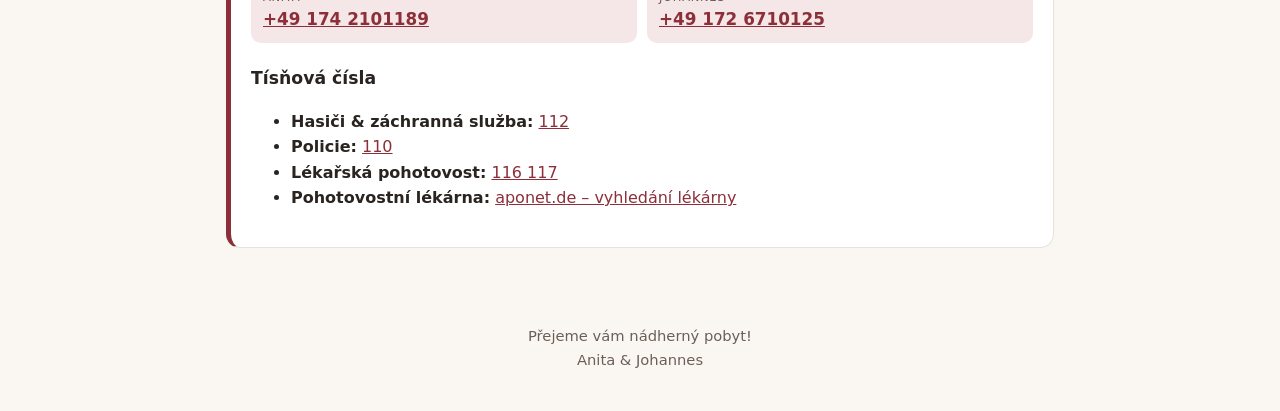
==== commit d5d0b24f: "Fix: no kitchen/dishwasher; add equipment (fridge, kettle, microwave, dishes), 'just ask' note, key " ====
--- a/cs.html
+++ b/cs.html
@@ -122,7 +122,9 @@
     <h3>Dobré vědět</h3>
     <ul>
       <li><strong>Topení &amp; větrání:</strong> radiátory nastavíte termostatem (stupeň 3 ≈ 20 °C). V zimě prosím větrejte krátce, ale intenzivně (okno dokořán na 5 minut), místo aby bylo trvale vyklopené.</li>
+      <li><strong>Vybavení:</strong> kuchyň zde není – ale lednička, rychlovarná konvice, mikrovlnka i nádobí a příbory jsou vám k dispozici.</li>
       <li><strong>Káva:</strong> na ranní kávu je připraven kávovar Senseo. Obvykle vám necháme pár polštářků na začátek – při delším pobytu si nejlépe kupte balení při nákupu (seženete v každém supermarketu).</li>
+      <li><strong>Něco chybí?</strong> Prostě se zeptejte – to platí pro všechno. Rádi pomůžeme!</li>
       <li><strong>Odpad:</strong> odpad můžete při odjezdu jednoduše nechat v apartmánu – postaráme se o něj.</li>
       <li><strong>V neděli</strong> mají v Německu všechny supermarkety zavřeno – nakupte nejlépe v sobotu.</li>
     </ul>
@@ -337,7 +339,8 @@
     <h2><span class="ico" aria-hidden="true">👋</span> Odjezd</h2>
     <p>Check-out do <strong>11:00</strong>. Před odchodem prosím:</p>
     <div class="checklist">
-      <label><input type="checkbox"> Umýt nádobí nebo ho dát do myčky</label>
+      <label><input type="checkbox"> Použité nádobí krátce opláchnout</label>
+      <label><input type="checkbox"> Klíč od dveří apartmánu „Air BnB“ nechat zvenku v zámku</label>
       <label><input type="checkbox"> Zavřít okna, ztlumit topení, zhasnout</label>
       <label><input type="checkbox"> Zavřít vchodové dveře a zkontrolovat, že jsou opravdu zavřené (západka!)</label>
     </div>
--- a/assets/style.css
+++ b/assets/style.css
@@ -195,6 +195,7 @@
 .qr-hint { display: none; font-size: .9rem; color: var(--muted); margin: 0 0 8px; }
 
 .print-qr { display: none; }
+.events-print { display: none; }
 
 /* Deckblatt (nur im Druck/PDF) */
 .cover { display: none; }
@@ -253,7 +254,16 @@
   /* Seitenaufteilung: Header/Fußzeile kommen aus scripts/build-pdf.js */
   @page { size: A4; margin: 20mm 13mm 15mm; }
   html { font-size: 12px; }
-  #veranstaltungen, #unterwegs { break-before: page; }
+  #veranstaltungen { break-before: page; break-inside: avoid; }
+  .events-print { break-inside: avoid; }
+  #veranstaltungen .events, #veranstaltungen > .muted { display: none !important; }
+  .events-print { display: flex !important; align-items: center; gap: 8mm; }
+  .events-print p { flex: 1; font-size: 1.1rem; margin: 0; }
+  .events-print .print-qr { margin: 0; }
+  body > footer { display: none; }
+  .checklist label { padding: 1px 0; }
+  #veranstaltungen, #unterwegs, #abreise { margin-bottom: 8px; }
+  h2 { margin-top: 4mm; }
   #veranstaltungen > h2 { margin-top: 6mm; }
   #einkaufen > h2, #tipps > h2 { margin-top: 6mm; }
   #abreise, #kontakt { break-inside: avoid; }
@@ -289,8 +299,8 @@
   /* weniger Farbe beim Drucken */
   .tile, .note { background: #fff !important; border: 1px solid var(--accent); }
   .print-qr { display: flex !important; flex-direction: column; align-items: center; justify-content: center; gap: 1mm;
-              border: 1.5px solid var(--accent); border-radius: 3mm; padding: 4mm; max-width: 60mm; margin-left: auto; }
-  .print-qr img { width: 32mm; height: 32mm; }
+              border: 1.5px solid var(--accent); border-radius: 3mm; padding: 2.5mm 4mm; max-width: 55mm; margin-left: auto; }
+  .print-qr img { width: 24mm; height: 24mm; }
   .print-qr strong { color: var(--accent); font-size: 1.15rem; }
   .print-qr small { color: var(--muted); }
 
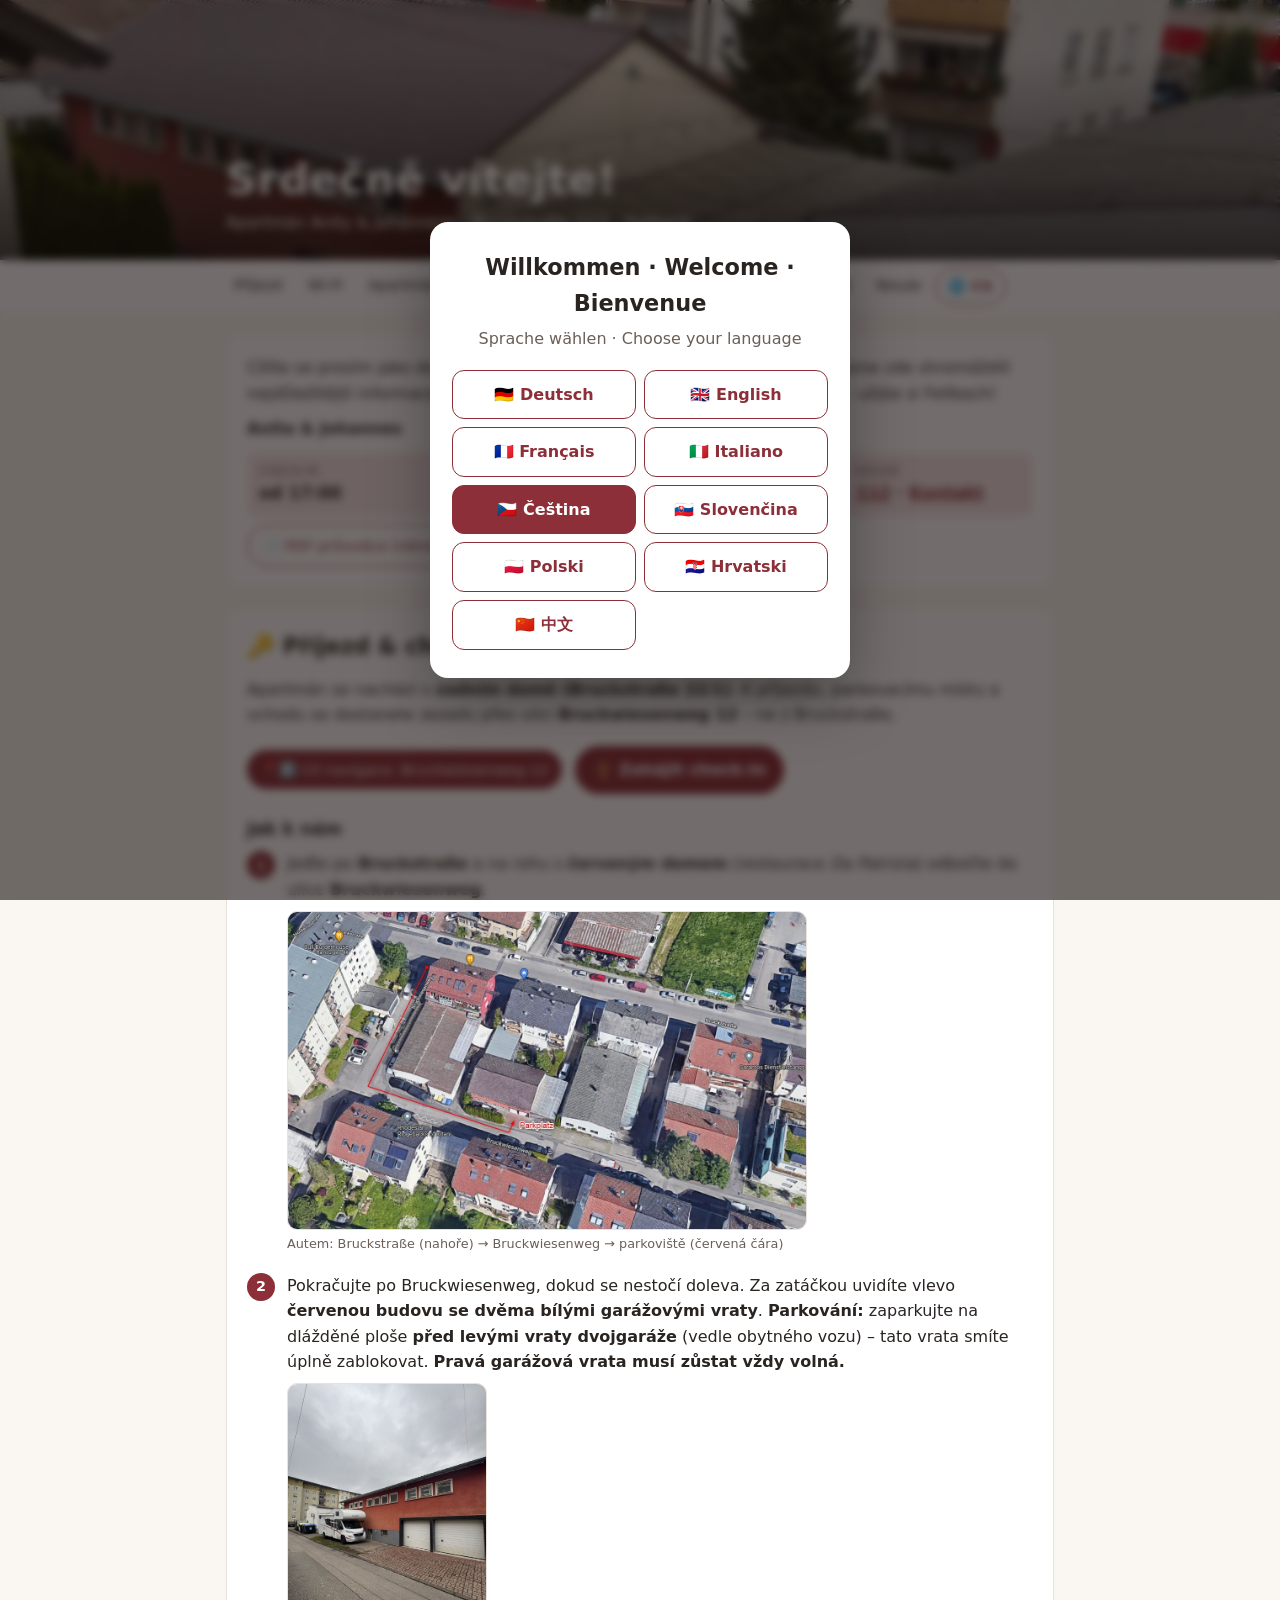
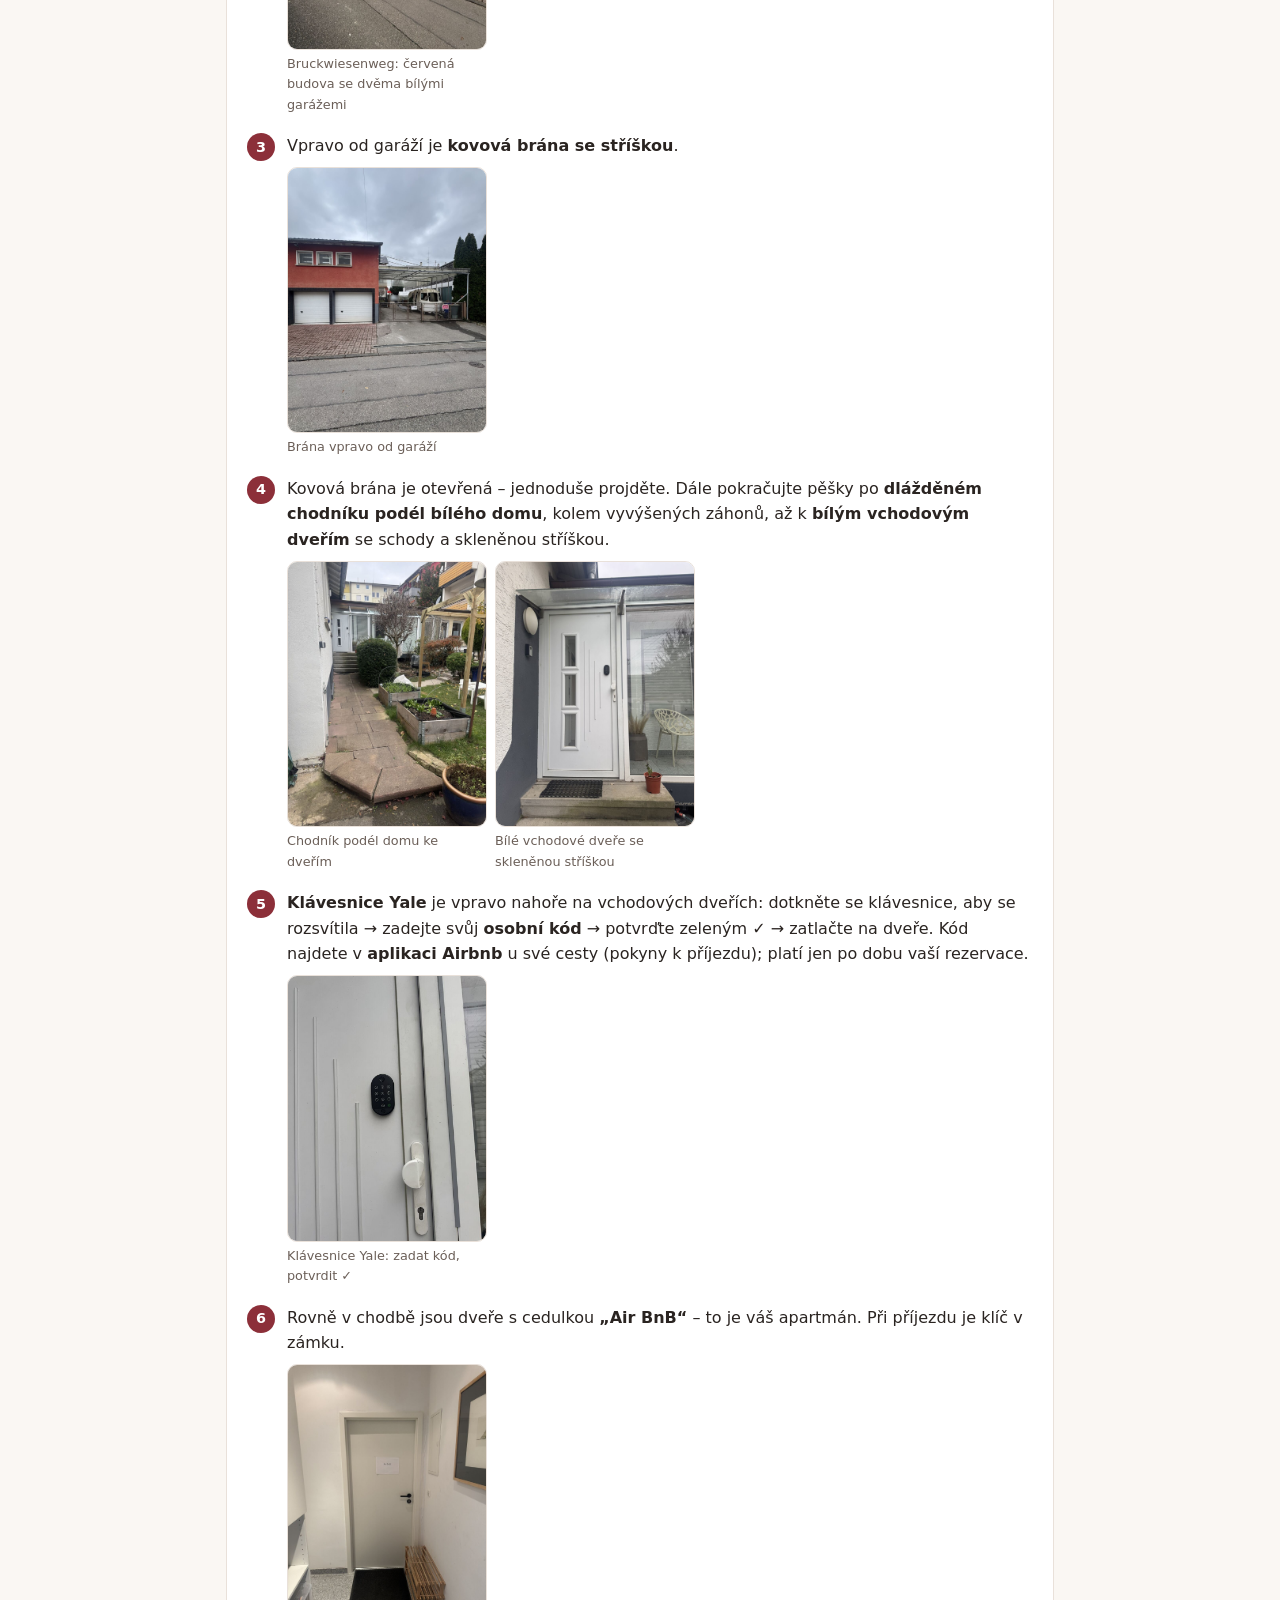
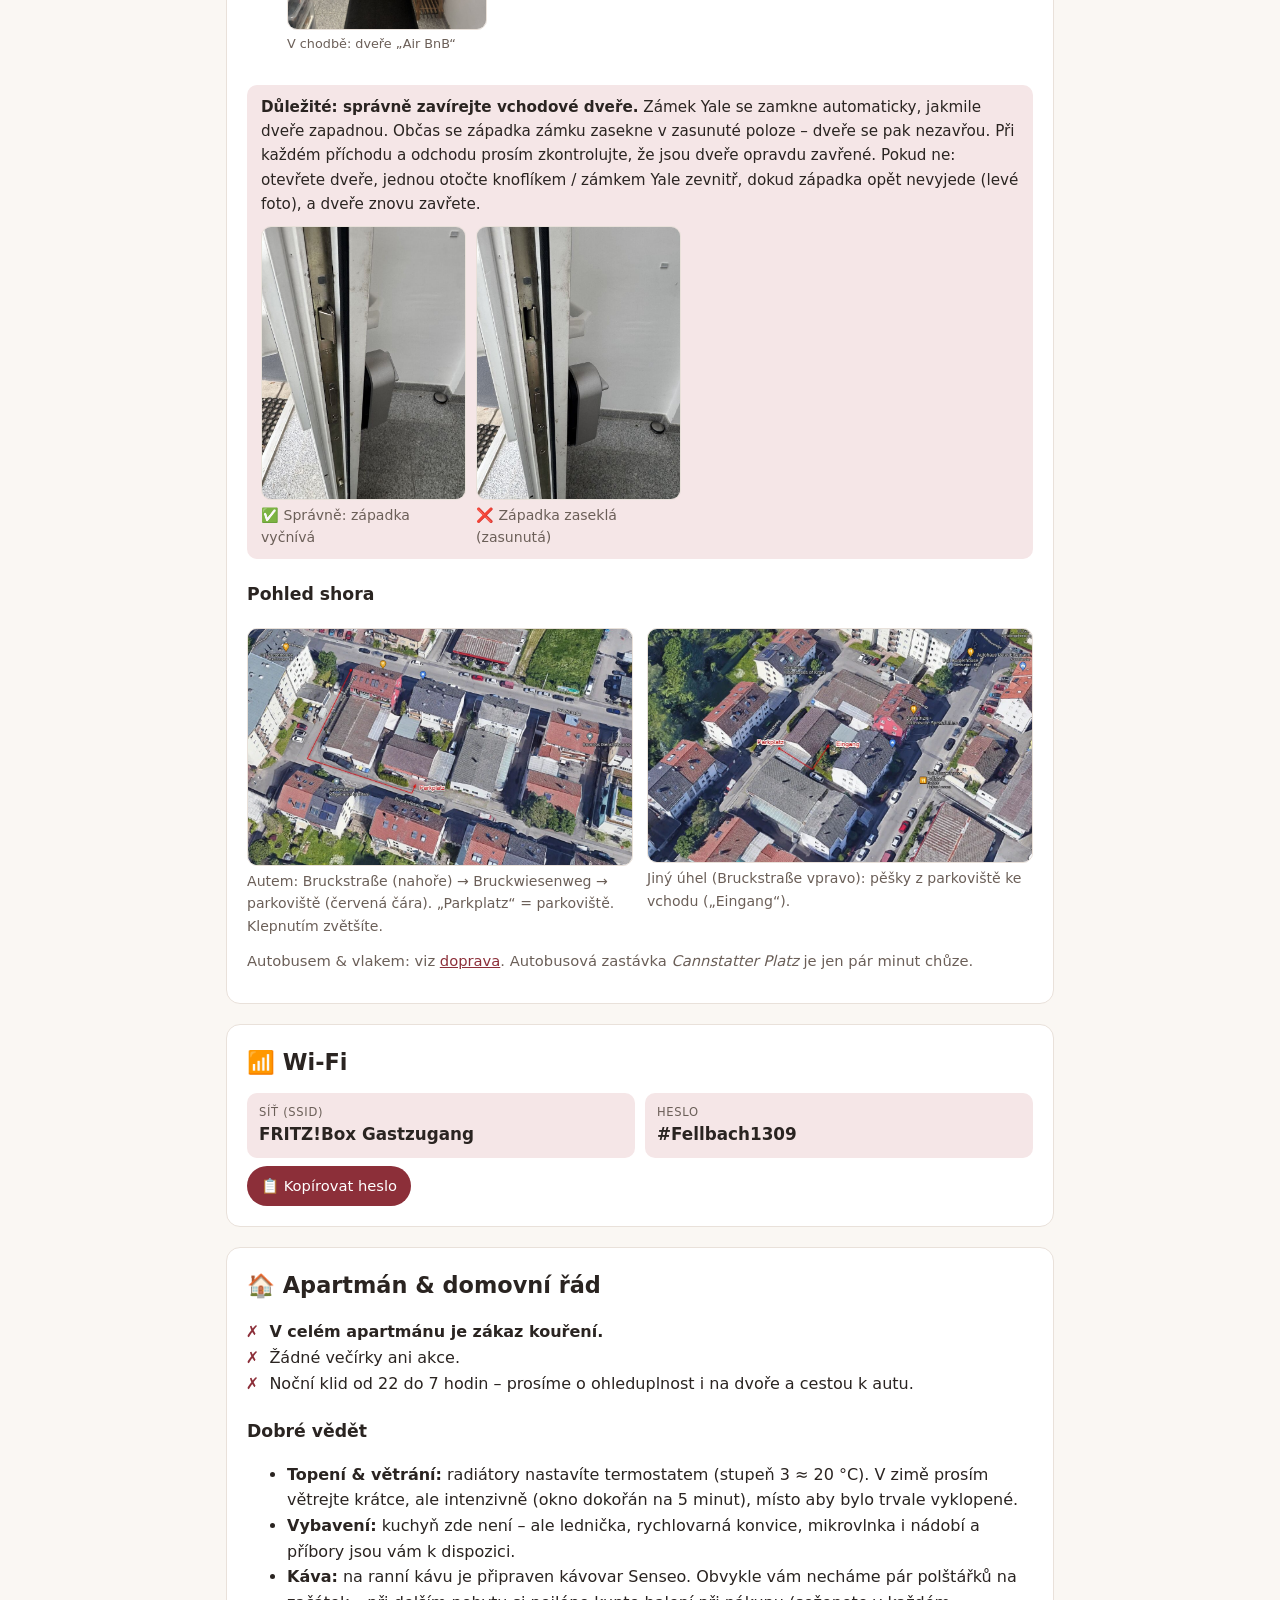
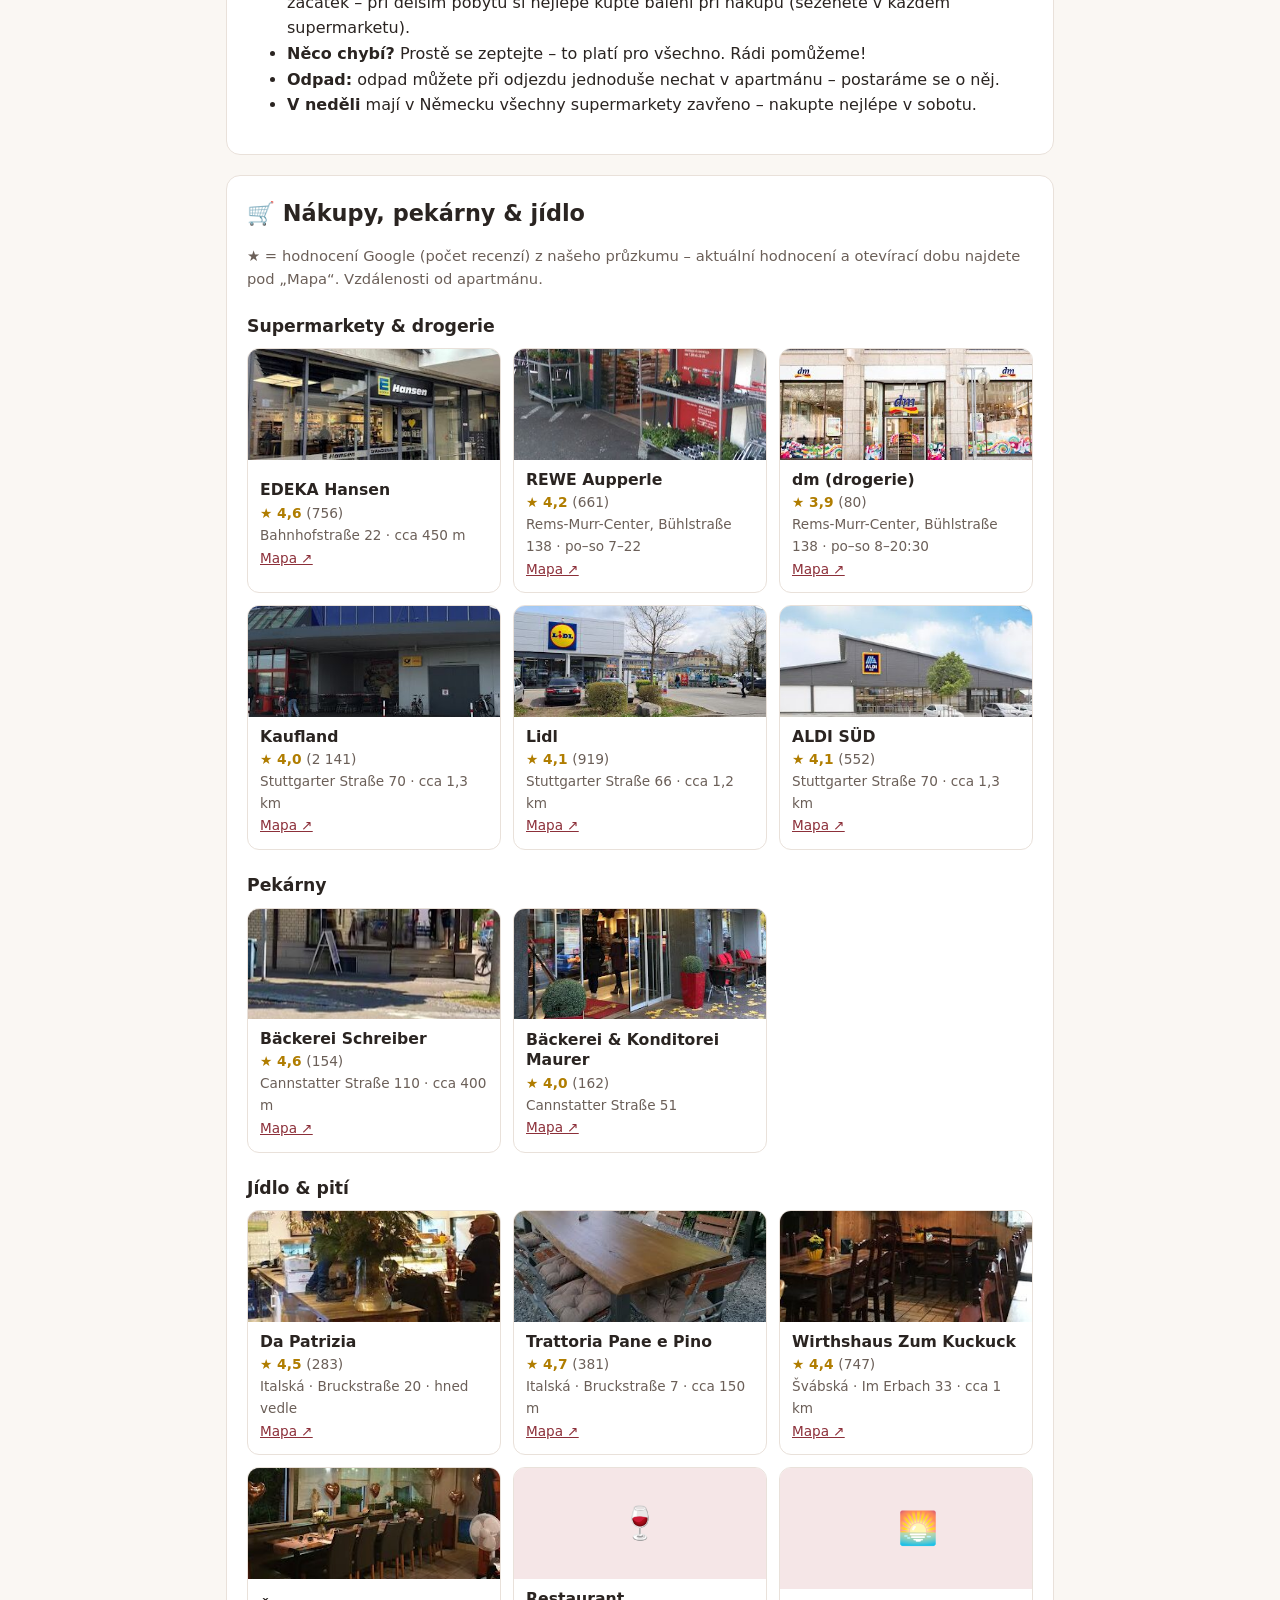
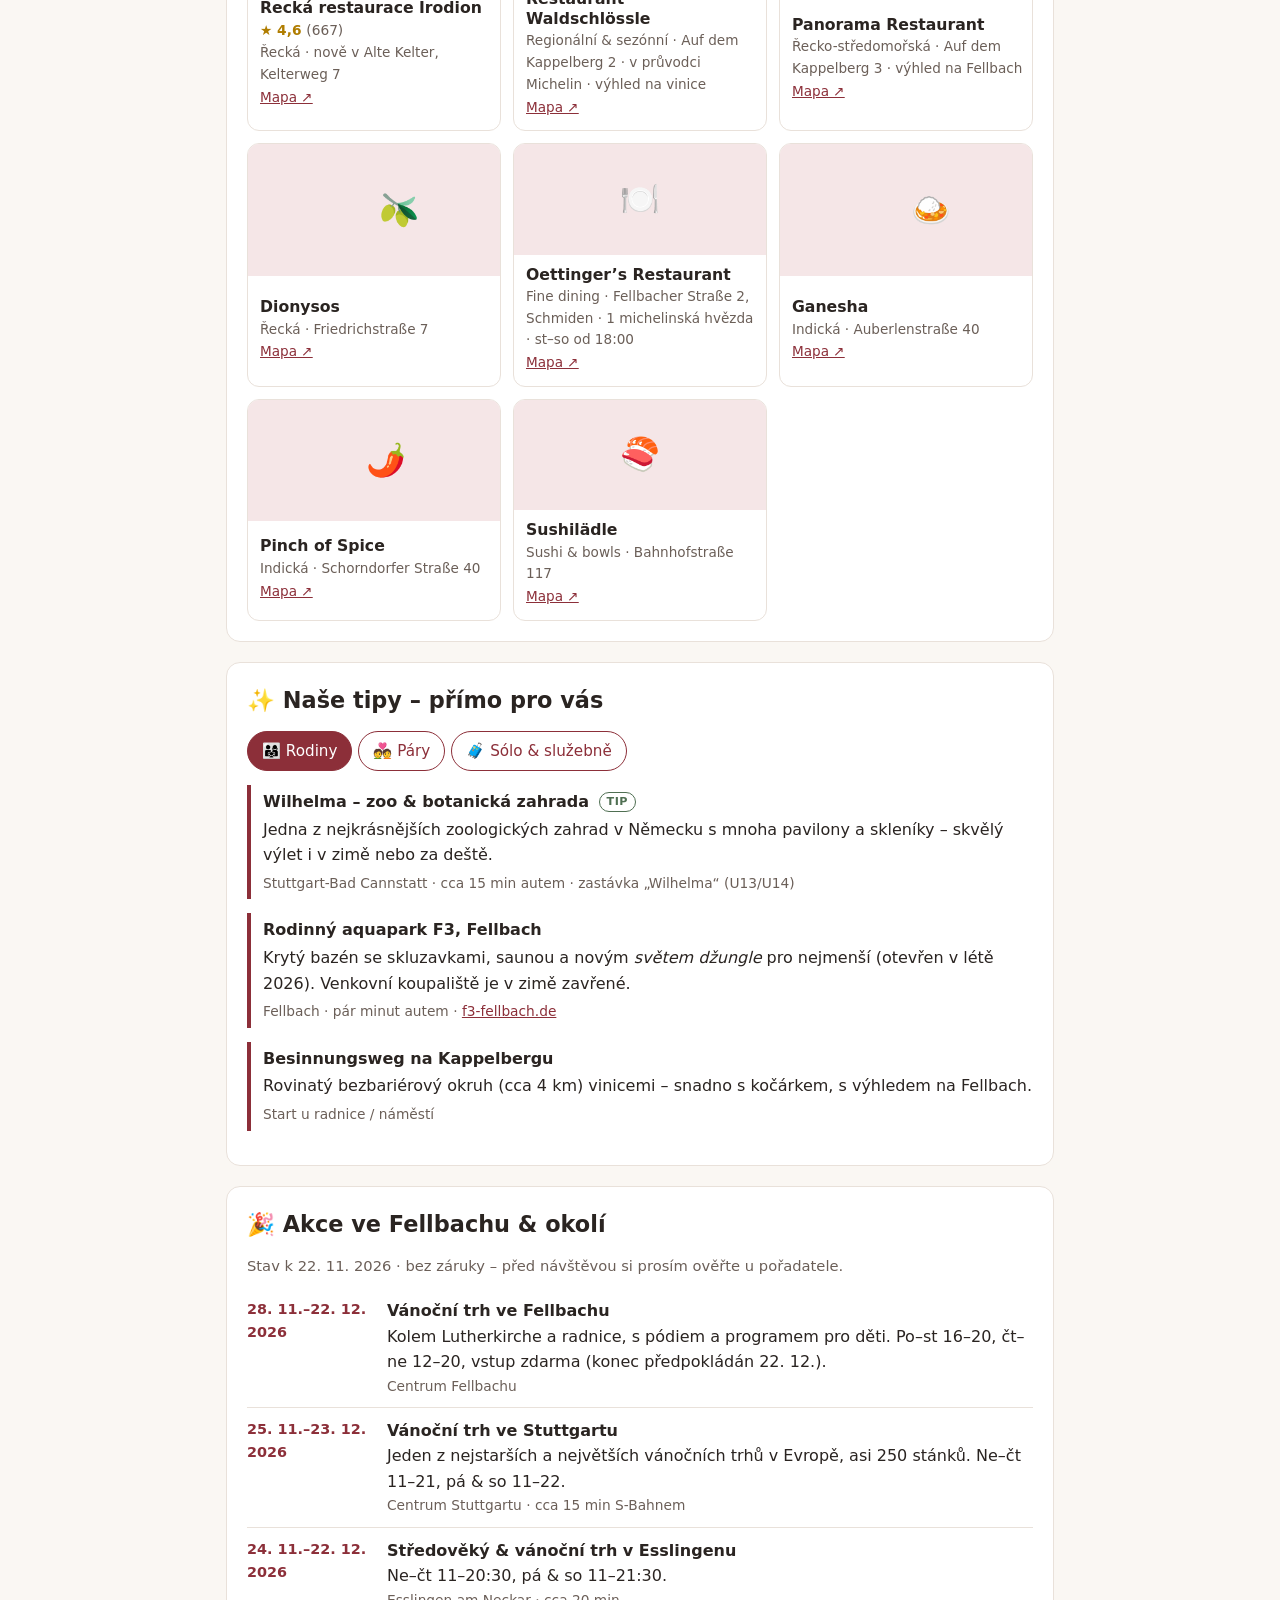
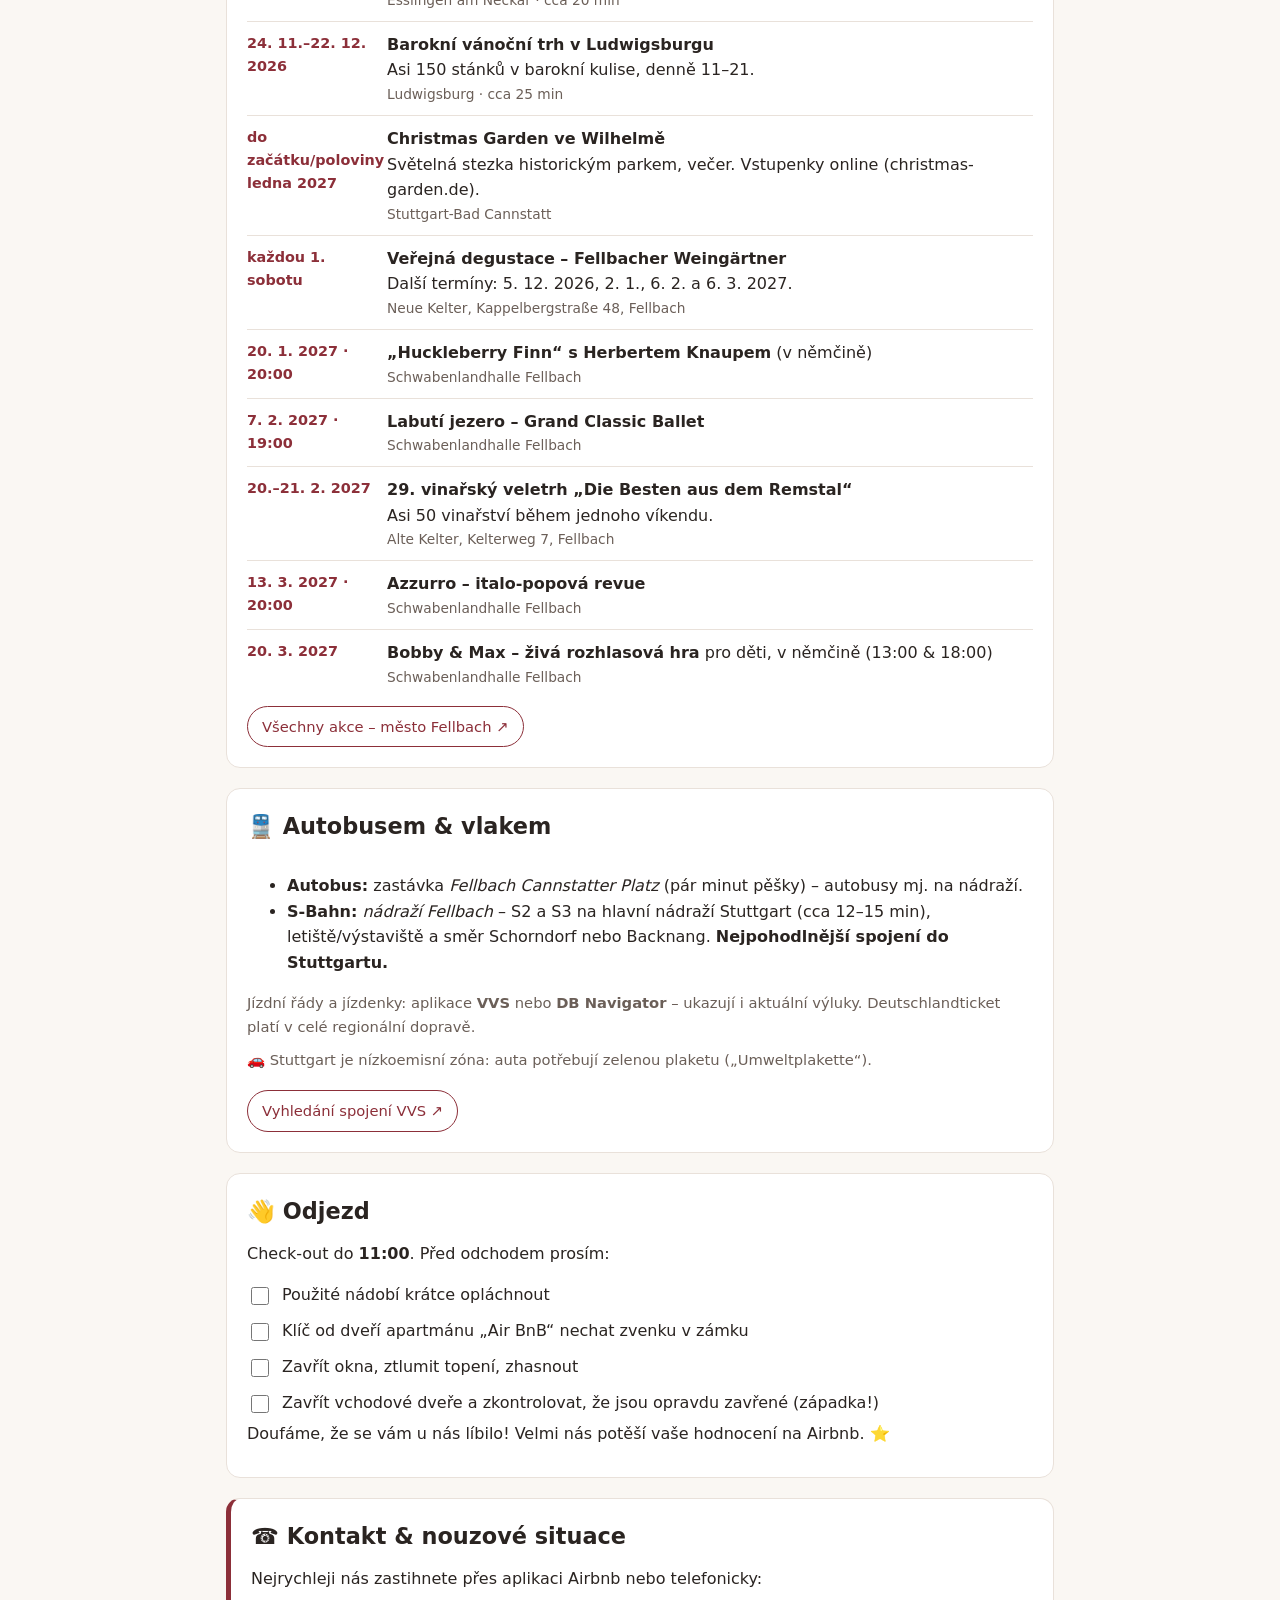
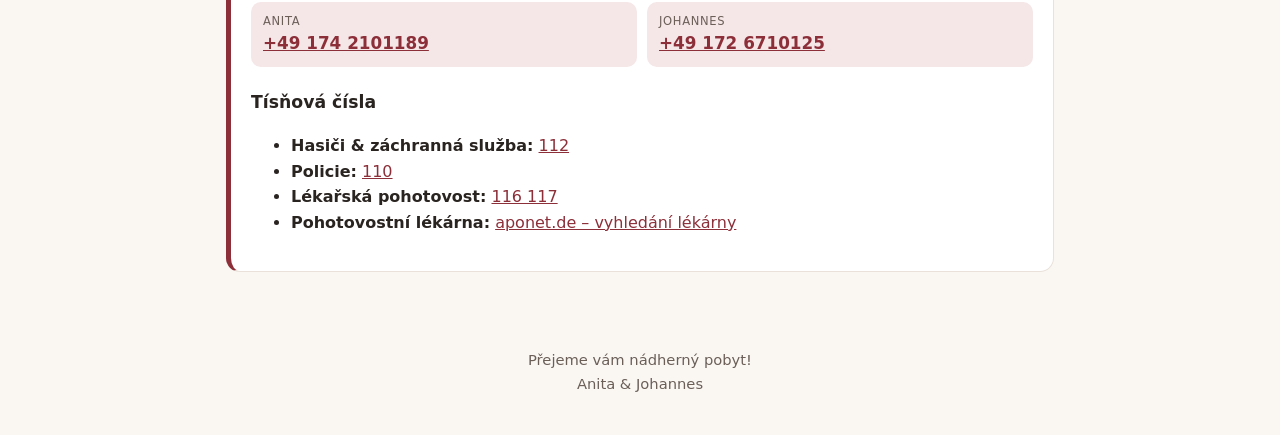
==== commit 67900c62: "Audit fixes: translation corrections, door opens by pushing, Yale auto-lock note (all languages) Co-" ====
--- a/cs.html
+++ b/cs.html
@@ -73,13 +73,13 @@
         <div class="step-pics"><figure><a href="assets/checkin-2-tor.jpg" target="_blank"><img src="assets/checkin-2-tor.jpg" alt="Kovová brána se stříškou vpravo od garáží" loading="lazy"></a><figcaption>Brána vpravo od garáží</figcaption></figure></div></li>
       <li><div class="step-text">Kovová brána je otevřená – jednoduše projděte. Dále pokračujte pěšky po <strong>dlážděném chodníku podél bílého domu</strong>, kolem vyvýšených záhonů, až k <strong>bílým vchodovým dveřím</strong> se schody a skleněnou stříškou.</div>
         <div class="step-pics"><figure><a href="assets/checkin-3-weg.jpg" target="_blank"><img src="assets/checkin-3-weg.jpg" alt="Dlážděný chodník podél bílého domu ke vchodovým dveřím" loading="lazy"></a><figcaption>Chodník podél domu ke dveřím</figcaption></figure><figure><a href="assets/checkin-4-haustuer.jpg" target="_blank"><img src="assets/checkin-4-haustuer.jpg" alt="Bílé vchodové dveře se skleněnou stříškou a klávesnicí Yale" loading="lazy"></a><figcaption>Bílé vchodové dveře se skleněnou stříškou</figcaption></figure></div></li>
-      <li><div class="step-text"><strong>Klávesnice Yale</strong> je vpravo nahoře na vchodových dveřích: dotkněte se klávesnice, aby se rozsvítila → zadejte svůj <strong>osobní kód</strong> → potvrďte zeleným <strong>✓</strong> → stiskněte kliku. Kód najdete v <strong>aplikaci Airbnb</strong> u své cesty (pokyny k příjezdu); platí jen po dobu vaší rezervace.</div>
+      <li><div class="step-text"><strong>Klávesnice Yale</strong> je vpravo nahoře na vchodových dveřích: dotkněte se klávesnice, aby se rozsvítila → zadejte svůj <strong>osobní kód</strong> → potvrďte zeleným <strong>✓</strong> → zatlačte na dveře. Kód najdete v <strong>aplikaci Airbnb</strong> u své cesty (pokyny k příjezdu); platí jen po dobu vaší rezervace.</div>
         <div class="step-pics"><figure><a href="assets/checkin-5-tastenfeld.jpg" target="_blank"><img src="assets/checkin-5-tastenfeld.jpg" alt="Klávesnice Yale s číslicemi a zeleným zatržítkem" loading="lazy"></a><figcaption>Klávesnice Yale: zadat kód, potvrdit ✓</figcaption></figure></div></li>
-      <li><div class="step-text">Přímo v chodbě jsou dveře s cedulkou <strong>„Air BnB“</strong> – to je váš apartmán. Při příjezdu je klíč v zámku.</div>
+      <li><div class="step-text">Rovně v chodbě jsou dveře s cedulkou <strong>„Air BnB“</strong> – to je váš apartmán. Při příjezdu je klíč v zámku.</div>
         <div class="step-pics"><figure><a href="assets/checkin-6-wohnungstuer.jpg" target="_blank"><img src="assets/checkin-6-wohnungstuer.jpg" alt="Chodba s dveřmi apartmánu „Air BnB“" loading="lazy"></a><figcaption>V chodbě: dveře „Air BnB“</figcaption></figure></div></li>
     </ol>
 
-    <div class="note"><strong>Důležité: správně zavírejte vchodové dveře.</strong> Občas se západka zámku zasekne v zasunuté poloze – dveře se pak nezavřou. Při každém příchodu a odchodu prosím zkontrolujte, že jsou dveře opravdu zavřené. Pokud ne: otevřete dveře, jednou otočte knoflíkem / zámkem Yale zevnitř, dokud západka opět nevyjede (levé foto), a dveře znovu zavřete.
+    <div class="note"><strong>Důležité: správně zavírejte vchodové dveře.</strong> Zámek Yale se zamkne automaticky, jakmile dveře zapadnou. Občas se západka zámku zasekne v zasunuté poloze – dveře se pak nezavřou. Při každém příchodu a odchodu prosím zkontrolujte, že jsou dveře opravdu zavřené. Pokud ne: otevřete dveře, jednou otočte knoflíkem / zámkem Yale zevnitř, dokud západka opět nevyjede (levé foto), a dveře znovu zavřete.
       <div class="lockpics">
         <figure><img src="assets/schloss-richtig.jpg" alt="Hrana dveří s vysunutou západkou – správně" loading="lazy"><figcaption>✅ Správně: západka vyčnívá</figcaption></figure>
         <figure><img src="assets/schloss-klemmt.jpg" alt="Hrana dveří se zasunutou západkou – zaseklá" loading="lazy"><figcaption>❌ Západka zaseklá (zasunutá)</figcaption></figure>
